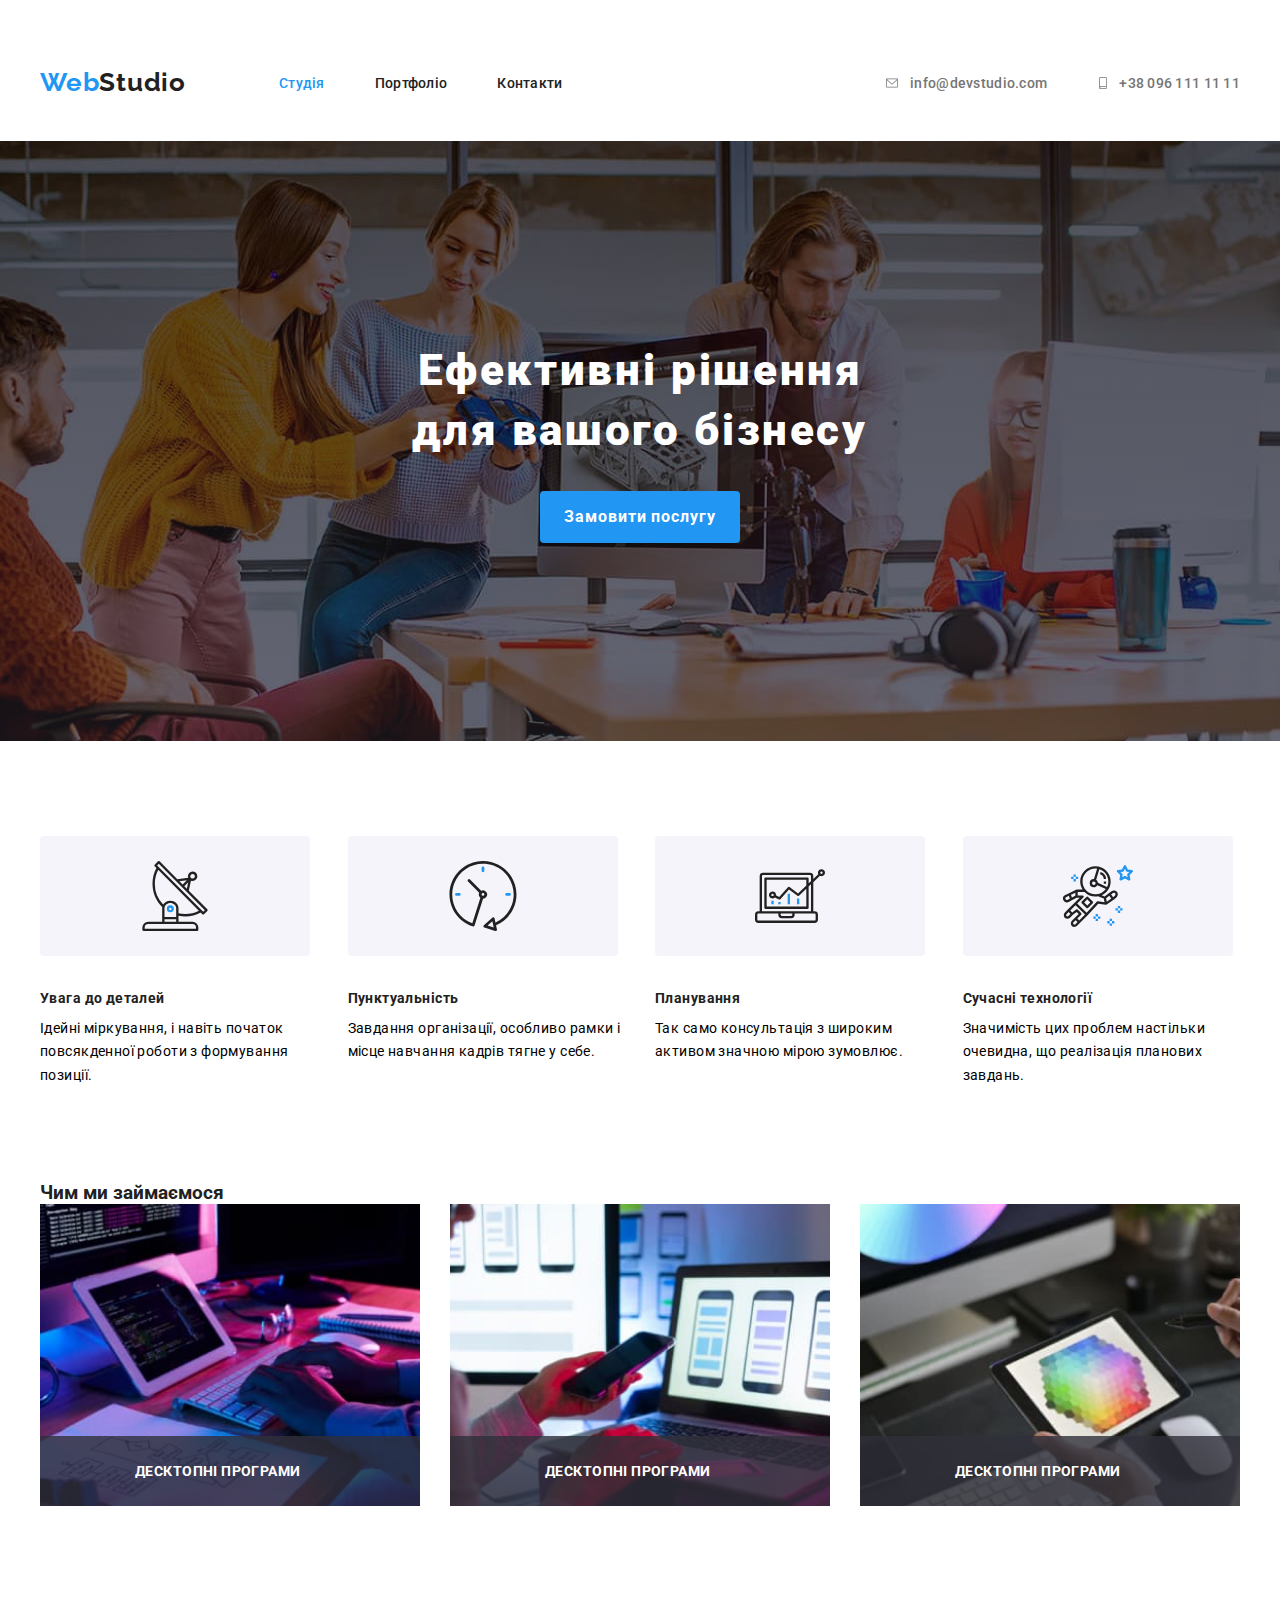
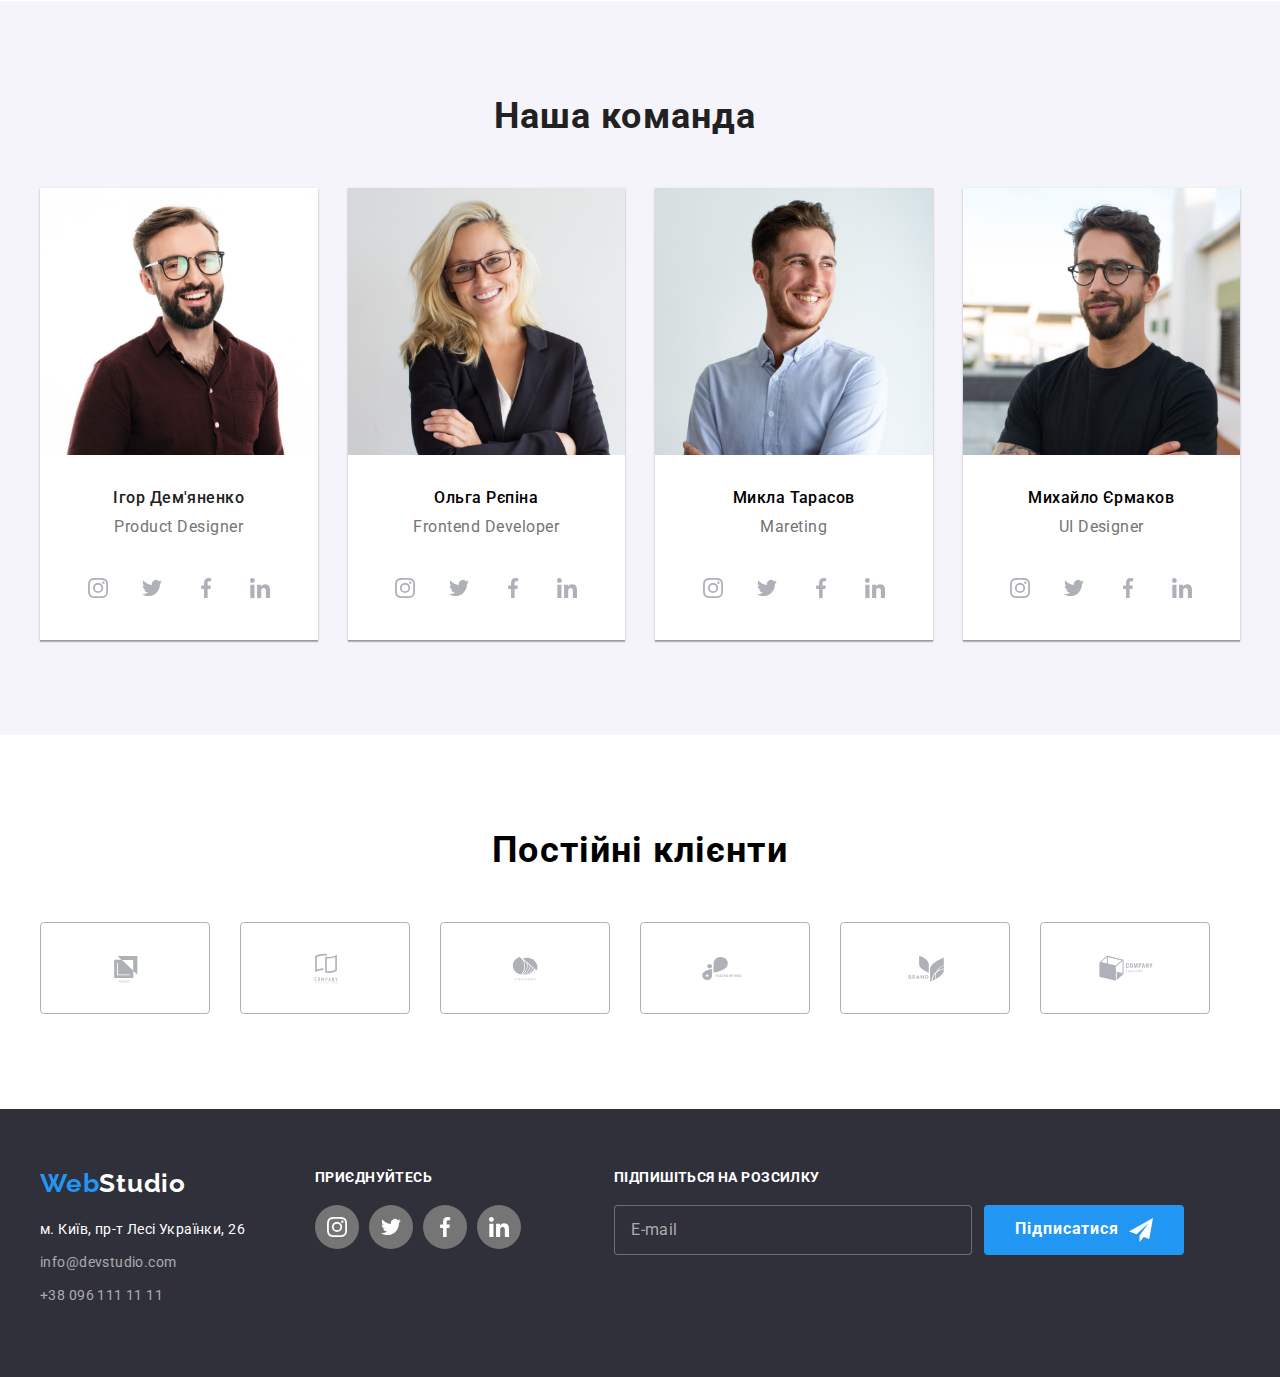
==== index.html @ 548bd5e3 "BEM + SCSS" ====
<!DOCTYPE html>
<html lang="en">
    <head>
        <meta charset="UTF-8">
        <meta http-equiv="X-UA-Compatible" content="IE=edge">
        <meta name="viewport" content="width=device-width, initial-scale=1.0">
        <title>webstudio</title>
        <link href="https://fonts.googleapis.com/css2?family=Raleway:wght@700&family=Roboto:wght@400;500;700;900&display=swap" rel="stylesheet">
        <link rel="stylesheet" href="https://cdnjs.cloudflare.com/ajax/libs/modern-normalize/2.0.0/modern-normalize.min.css">
        <link rel="stylesheet" href="./css/main.min.css">
        <link rel="stylesheet" href="./css/styles.css">
    </head>
    <body>

        <!-- шапка сайту -->
        <header class="header">
            <div class="container main__nav">
                <a href="/" class="logo__color-blue header__link">Web<span class="logo__color-black">Studio</span>
                </a>
        
                <!-- навігація -->
                <nav class="navigation">
                    <ul class="navigation-list">
                        <li class="navigation-list__item">
                            <a class="navigation-list__link current" href="./index.html">Студія</a>
                        </li>

                        <li class="navigation-list__item">
                            <a class="navigation-list__link" href="./portfolio.html">Портфоліо</a>
                        </li>

                        <li class="navigation-list__item">
                            <a class="navigation-list__link" href="">Контакти</a>
                        </li>
                    </ul>
                </nav>

                <!-- контакти -->
                <ul class="contacts-list">
                    <li class="contacts-list__item">
                        <a class="contacts-list__link" href="mailto:info@devstudio.com">
                            <svg class="contacts-list__icon" width="16" height="12">
                                <use href="./images/sprite.svg#icon-envelope"></use>
                            </svg>info@devstudio.com
                        </a>
                    </li>

                    <li class="contacts-list__item">
                        <a class="contacts-list__link" href="tel:+380961111111">
                            <svg class="contacts-list__icon" width="12" height="16">
                                <use href="./images/sprite.svg#icon-smartphone"></use>
                            </svg>+38 096 111 11 11
                        </a>
                    </li>
                </ul>
            </div>
        </header>
        <main>

            <!-- секція герой -->
            <section class="hiro">

                <div class="container">

                    <!-- модальне вікно -->
                    <div class="backdrop is-hidden" data-backdrop>
                        <div class="modal">
                            <button class="button-close" type="button" data-modal-close>
                                <svg class="button-close__icon" width="18" height="18">
                                    <use href="./images/sprite.svg#icon-close"></use>
                                </svg>
                            </button>
                            <h2 class="modal-text">Залишіть свої дані, ми вам передзвонимо</h2>

                            <!-- форма -->
                            <div class="form">
                                <div class="form-fild">
                                    <label class="form-fild__label">
                                        <input class="form-fild__input" type="text" name="name" placeholder=" " autofocus>

                                        <span class="form-fild__name">Ім'я</span> 

                                        <svg class="form-fild__icon" width="18" height="18">
                                            <use href="./images/sprite.svg#icon-person_mark"></use>
                                        </svg>

                                    </label>
                                </div>

                                <div class="form-fild">
                                    <label class="form-fild__label">
                                        <input class="form-fild__input" type="text" name="name" placeholder=" " autofocus>

                                        <span class="form-fild__name">Телефон</span> 

                                        <svg class="form-fild__icon" width="18" height="18">
                                            <use href="./images/sprite.svg#icon-phone_mark"></use>
                                        </svg>

                                    </label>
                                </div>

                                <div class="form-fild">
                                    <label class="form-fild__label">
                                        <input class="form-fild__input" type="text" name="name" placeholder=" " autofocus>

                                        <span class="form-fild__name">Пошта</span> 

                                        <svg class="form-fild__icon" width="18" height="18">
                                            <use href="./images/sprite.svg#icon-mail_mark"></use>
                                        </svg>

                                    </label>
                                </div>

                                <div class="form-fild">
                                    <label class="form-fild__comment">Коментар</label>
                                    <textarea name="comment" placeholder="Введіть текст"></textarea>
                                </div> 

                                <!-- кастомний checkbox -->
                                <label class="freedom">
                                    <input class="checkbox" type="checkbox" name="freedom">
                                    <span>Погоджуюся з розсилкою та приймаю</span> 
                                    <a class="freedom__accent-color">Умови договору</a>
                                </label>
                            </div>
                            
                            <button class="button-send" type="button">Відправити</button>
                        </div>
                    </div>

                    <h1 class="hiro-title">Ефективні рішення <br> для вашого бізнесу</h1>
                    <button type="button" class="hiro-button" data-modal-open>Замовити послугу</button>
                </div>
            </section>

            <!-- інноваційні рішення -->
            <section class="innovations">
                <div class="container">
                    <ul class="innovations-list">
                        <li class="innovations-list__item">
                            <svg class="innovations-list__icon" width="70" height="70">
                                <use href="./images/sprite.svg#icon-antenna"></use>
                            </svg>
                            <h2 class="innovations-list__title color__title">Увага до деталей</h2>
                            <p class="innovations-list__text">Ідейні міркування, і навіть початок повсякденної роботи з формування позиції.</p>
                        </li>

                        <li class="innovations-list__item">
                            <svg class="innovations-list__icon" width="70" height="70">
                                <use href="./images/sprite.svg#icon-clock"></use>
                            </svg>
                            <h2 class="innovations-list__title color__title">Пунктуальність</h2>
                            <p class="innovations-list__text">Завдання організації, особливо рамки і місце навчання кадрів тягне у себе.</p>
                        </li>

                        <li class="innovations-list__item">
                            <svg class="innovations-list__icon" width="70" height="70">
                                <use href="./images/sprite.svg#icon-diagram"></use>
                            </svg>
                            <h2 class="innovations-list__title color__title">Планування</h2>
                            <p class="innovations-list__text">Так само консультація з широким активом значною мірою зумовлює.</p>
                        </li>

                        <li class="innovations-list__item">
                            <svg class="innovations-list__icon" width="70" height="70">
                                <use href="./images/sprite.svg#icon-astronaut"></use>
                            </svg>
                            <h2 class="innovations-list__title color__title">Сучасні технології</h2>
                            <p class="innovations-list__text">Значимість цих проблем настільки очевидна, що реалізація планових завдань.</p>
                        </li>
                    </ul>
                </div>
            </section>

            <!-- приклади робіт -->
            <section class="work">
                <div class="container">
                    <h3 class="work-titl color__title">Чим ми займаємося</h3>
                    <ul class="work-list">
                        <li class="work-list__item">
                            <div class="img-thumb">
                                <img class="img-thumb__image" src="./images/picture1.jpg" alt="" width="370">
                                <p class="img-thumb__text">Десктопні програми</p>
                            </div>    
                        </li>

                        <li class="work-list__item">
                            <div class="img-thumb">
                                <img class="img-thumb__image" src="./images/picture2.jpg" alt="" width="370">
                                <p class="img-thumb__text">Десктопні програми</p>
                            </div>
                        </li>

                        <li class="work-list__item">
                            <div class="img-thumb">
                                <img class="img-thumb__image" src="./images/picture3.jpg" alt="" width="370">
                                <p class="img-thumb__text">Десктопні програми</p>
                            </div>
                        </li>
                    </ul>
                </div>
            </section>
            
            <!-- команда професіоналів -->
            <section class="team">
                <div class="container">
                    <h3 class="team-title color__title">Наша команда</h3>
                    <ul class="team-list">
                        <li class="team-list__item">
                            <img class="team-list__photo" src="./images/portrait1.jpg" alt="" width="270">
                            <p class="team-list__primary-text color__title">Ігор Дем'яненко</p>
                            <p class="team-list__secondary-text">Product Designer</p>
                            
                            <!-- соціяльні мережі -->
                            <ul class="social-networks">
                                <li class="social-networks__list">
                                    <a class="social-networks__link" href="">
                                        <svg class="social-networks__icon" width="20" height="20">
                                            <use href="./images/sprite.svg#icon-instagram"></use>
                                        </svg>
                                    </a>
                                </li>
                
                                <li class="social-networks__list">
                                    <a class="social-networks__link" href="">
                                        <svg class="social-networks__icon" width="20" height="20">
                                            <use href="./images/sprite.svg#icon-twitter"></use>
                                        </svg>
                                    </a>
                                </li>

                                <li class="social-networks__list">
                                    <a class="social-networks__link" href="">
                                        <svg class="social-networks__icon" width="20" height="20">
                                            <use href="./images/sprite.svg#icon-facebook"></use>
                                        </svg>
                                    </a>
                                </li>

                                <li class="social-networks__list">
                                    <a class="social-networks__link" href="">
                                        <svg class="social-networks__icon" width="20" height="20">
                                            <use href="./images/sprite.svg#icon-linkedin"></use>
                                        </svg>
                                    </a>
                                </li>
                            </ul>
                        </li>

                        <li class="team-list__item">
                            <img class="team-list__photo" src="./images/portrait2.jpg" alt="" width="270">
                            <p class="team-list__primary-text">Ольга Рєпіна</p>
                            <p class="team-list__secondary-text">Frontend Developer</p>

                            <!-- соціяльні мережі -->
                            <ul class="social-networks">
                                <li class="social-networks__list">
                                    <a class="social-networks__link" href="">
                                        <svg class="social-networks__icon" width="20" height="20">
                                            <use href="./images/sprite.svg#icon-instagram"></use>
                                        </svg>
                                    </a>
                                </li>
                
                                <li class="social-networks__list">
                                    <a class="social-networks__link" href="">
                                        <svg class="social-networks__icon" width="20" height="20">
                                            <use href="./images/sprite.svg#icon-twitter"></use>
                                        </svg>
                                    </a>
                                </li>

                                <li class="social-networks__list">
                                    <a class="social-networks__link" href="">
                                        <svg class="social-networks__icon" width="20" height="20">
                                            <use href="./images/sprite.svg#icon-facebook"></use>
                                        </svg>
                                    </a>
                                </li>

                                <li class="social-networks__list">
                                    <a class="social-networks__link" href="">
                                        <svg class="social-networks__icon" width="20" height="20">
                                            <use href="./images/sprite.svg#icon-linkedin"></use>
                                        </svg>
                                    </a>
                                </li>
                            </ul>
                        </li>

                        <li class="team-list__item">
                            <img class="team-list__photo" src="./images/portrait3.jpg" alt="" width="270">
                            <p class="team-list__primary-text">Микла Тарасов</p>
                            <p class="team-list__secondary-text">Mareting</p>

                            <!-- соціяльні мережі -->
                            <ul class="social-networks">
                                <li class="social-networks__list">
                                    <a class="social-networks__link" href="">
                                        <svg class="social-networks__icon" width="20" height="20">
                                            <use href="./images/sprite.svg#icon-instagram"></use>
                                        </svg>
                                    </a>
                                </li>
                
                                <li class="social-networks__list">
                                    <a class="social-networks__link" href="">
                                        <svg class="social-networks__icon" width="20" height="20">
                                            <use href="./images/sprite.svg#icon-twitter"></use>
                                        </svg>
                                    </a>
                                </li>

                                <li class="social-networks__list">
                                    <a class="social-networks__link" href="">
                                        <svg class="social-networks__icon" width="20" height="20">
                                            <use href="./images/sprite.svg#icon-facebook"></use>
                                        </svg>
                                    </a>
                                </li>

                                <li class="social-networks__list">
                                    <a class="social-networks__link" href="">
                                        <svg class="social-networks__icon" width="20" height="20">
                                            <use href="./images/sprite.svg#icon-linkedin"></use>
                                        </svg>
                                    </a>
                                </li>
                            </ul>
                        </li>

                        <li class="team-list__item">
                            <img class="team-list__photo" src="./images/portrait4.jpg" alt="" width="270">
                            <p class="team-list__primary-text">Михайло Єрмаков</p>
                            <p class="team-list__secondary-text">UI Designer</p>

                            <!-- соціяльні мережі -->
                            <ul class="social-networks">
                                <li class="social-networks__list">
                                    <a class="social-networks__link" href="">
                                        <svg class="social-networks__icon" width="20" height="20">
                                            <use href="./images/sprite.svg#icon-instagram"></use>
                                        </svg>
                                    </a>
                                </li>
                
                                <li class="social-networks__list">
                                    <a class="social-networks__link" href="">
                                        <svg class="social-networks__icon" width="20" height="20">
                                            <use href="./images/sprite.svg#icon-twitter"></use>
                                        </svg>
                                    </a>
                                </li>

                                <li class="social-networks__list">
                                    <a class="social-networks__link" href="">
                                        <svg class="social-networks__icon" width="20" height="20">
                                            <use href="./images/sprite.svg#icon-facebook"></use>
                                        </svg>
                                    </a>
                                </li>

                                <li class="social-networks__list">
                                    <a class="social-networks__link" href="">
                                        <svg class="social-networks__icon" width="20" height="20">
                                            <use href="./images/sprite.svg#icon-linkedin"></use>
                                        </svg>
                                    </a>
                                </li>
                            </ul>
                        </li>
                    </ul>
                </div>
            </section>

            <!-- постійні клієнти -->
            <section class="clients">
                <div class="container">
                    <h2 class="clients-title">Постійні клієнти</h2>
                    <ul class="clients-list">
                        <li class="clients-list__item">
                            <a class="clients-list__link" href="">
                                <svg class="clients-list__icon" width="106" height="60">
                                    <use href="./images/sprite.svg#icon-company"></use>
                                </svg>
                            </a>
                        </li>

                        <li class="clients-list__item">
                            <a class="clients-list__link" href="">
                                <svg class="clients-list__icon" width="106" height="60">
                                    <use href="./images/sprite.svg#icon-company1"></use>
                                </svg>
                            </a>
                        </li>

                        <li class="clients-list__item">
                            <a class="clients-list__link" href="">
                                <svg class="clients-list__icon" width="106" height="60">
                                    <use href="./images/sprite.svg#icon-company2"></use>
                                </svg>
                            </a>
                        </li>

                        <li class="clients-list__item">
                            <a class="clients-list__link" href="">
                                <svg class="clients-list__icon" width="106" height="60">
                                    <use href="./images/sprite.svg#icon-company3"></use>
                                </svg>
                            </a>
                        </li>

                        <li class="clients-list__item">
                            <a class="clients-list__link" href="">
                                <svg class="clients-list__icon" width="106" height="60">
                                    <use href="./images/sprite.svg#icon-company4"></use>
                                </svg>
                            </a>
                        </li>

                        <li class="clients-list__item">
                            <a class="clients-list__link" href="">
                                <svg class="clients-list__icon" width="106" height="60">
                                    <use href="./images/sprite.svg#icon-company5"></use>
                                </svg>
                            </a>
                        </li>
                    </ul>
                </div>
            </section>
        </main>

        <!-- подвал -->
        <footer class="footer">
            <div class="container positioning">

                <div class="footer-contacts">
                    <a class="logo__color-blue footer-contacts__link" href="/">Web<span class="logo__color-white">Studio</span></a>
                    <div class="container-address">
                        <address class="address">
                            м. Київ, пр-т Лесі Українки, 26
                        </address>
                        <ul class="footer-list">
                            <li class="footer-list__item">
                                <a class="footer-list__link" href="mailto:info@devstudio.com">info@devstudio.com</a>
                            </li>
                            <li class="footer-list__item">
                                <a class="footer-list__link" href="tel:+380961111111">+38 096 111 11 11</a>
                            </li>
                        </ul>
                    </div>
                </div>

                <!-- ком,юніті  -->
                <div class="community">
                    <h3 class="community-title">приєднуйтесь</h3>
                    <ul class="community-item">
                        <li class="community-item__list">
                            <a class="community-item__link" href="">
                                <svg class="community-item__icon" width="20" height="20">
                                    <use href="./images/sprite.svg#icon-instagram"></use>
                                </svg>
                            </a>
                        </li>

                        <li class="community-item__list">
                            <a class="community-item__link" href="">
                                <svg class="community-item__icon" width="20" height="20">
                                    <use href="./images/sprite.svg#icon-twitter"></use>
                                </svg>
                            </a>
                        </li>

                        <li class="community-item__list">
                            <a class="community-item__link" href="">
                                <svg class="community-item__icon" width="20" height="20">
                                    <use href="./images/sprite.svg#icon-facebook"></use>
                                </svg>
                            </a>
                        </li>

                        <li class="community-item__list">
                            <a class="community-item__link" href="">
                                <svg class="community-item__icon" width="20" height="20">
                                    <use href="./images/sprite.svg#icon-linkedin"></use>
                                </svg>
                            </a>
                        </li>
                    </ul>
                </div>

                <!-- підписка -->
                <div class="subscribe">
                    <h3 class="subscribe__title community-title">Підпишіться на розсилку</h3>
                    <div class="subscribe__box">
                        <form class="subscribe__form">
                            <input type="email" name="mail" placeholder="E-mail">
                        </form>
                        <button type="button">
                            Підписатися
                            <svg class="button__icon" width="24" height="24">
                                <use href="./images/sprite.svg#icon-airplane"></use>
                            </svg>
                        </button>
                    </div>
                </div>

            </div>
        </footer>

        <script>
            const refs = {
                openModalBtn: document.querySelector("[data-modal-open]"),
                closeModalBtn: document.querySelector("[data-modal-close]"),
                backdrop: document.querySelector("[data-backdrop]"),
            };

            refs.openModalBtn.addEventListener("click", toggleModal);
            refs.closeModalBtn.addEventListener("click", toggleModal);

            refs.backdrop.addEventListener("click", logBackdropClick);

            function toggleModal() {
                refs.backdrop.classList.toggle("is-hidden");
            }
        </script>
    </body>
</html>
---- css/main.min.css ----
:root{--primeri-title-color: #212121;--accent-color: #2196f3;--background: #2f303a;--footer-contacts-color: rgba(255, 255, 255, 0.6);--primeri-text-color: #757575;--white-color: #ffffff;--background-teat-section: #f5f4fa;--background-hiro: #c4c4c4;--clients-color:#afb1b8;--box-shadow-modal: 0 2px 1px 0 rgba(0, 0, 0, 0.2), 0 1px 1px 0 rgba(0, 0, 0, 0.14), 0 1px 3px 0 rgba(0, 0, 0, 0.12);--backdrop-color: rgba(0, 0, 0, 0.2);--transform: cubic-bezier(0.4, 0, 0.2, 1);--primeri-title-color: #212121;--accent-color: #2196f3;--background: #2f303a;--footer-contacts-color: rgba(255, 255, 255, 0.6);--primeri-text-color: #757575;--button-color: #f5f4fa;--white-color: #ffffff;--card__set-gap: 30px;--transform: cubic-bezier(0.4, 0, 0.2, 1)}html{-webkit-box-sizing:border-box;box-sizing:border-box}*,::before,::after{-webkit-box-sizing:inherit;box-sizing:inherit;list-style:none;text-decoration:none;margin:0;padding:0}body{font-family:roboto,sans-serif}.color__title{color:var(--primeri-title-color)}.container{margin-left:auto;margin-right:auto;width:1230px;padding-left:15px;padding-right:15px}.main__nav{display:-webkit-box;display:-ms-flexbox;display:flex;-webkit-box-align:center;-ms-flex-align:center;align-items:center}.logo__color-blue{font-family:raleway,sans-serif;font-weight:700;font-size:26px;letter-spacing:.03em;color:var(--accent-color)}.logo__color-black{color:var(--primeri-title-color)}.logo__color-white,.address{color:var(--white-color)}.header{display:-webkit-box;display:-ms-flexbox;display:flex;padding-top:25px}.header-bottom{margin-bottom:95px;border-bottom:1px solid #ececec}.navigation-list{display:-webkit-box;display:-ms-flexbox;display:flex;margin-left:93px}.navigation-list__item{color:var(--accent-color)}.navigation-list__link::after{content:"";background-color:var(--accent-color);display:block;position:absolute;left:0;bottom:0;width:100%;height:4px;border-radius:2px;-webkit-transform:scaleX(0);transform:scaleX(0);-webkit-transition:-webkit-transform 250ms var(--transform);transition:-webkit-transform 250ms var(--transform);transition:transform 250ms var(--transform);transition:transform 250ms var(--transform), -webkit-transform 250ms var(--transform)}.navigation-list__link:hover::after{-webkit-transform:scaleX(1);transform:scaleX(1)}.navigation-list__item:not(:last-child){margin-right:50px}.navigation-list__link{display:inline-block;position:relative;padding-top:50px;padding-bottom:50px;-webkit-transition:color 250ms var(--transform);transition:color 250ms var(--transform)}.navigation-list__link{color:var(--primeri-title-color)}.navigation-list__link:hover,.navigation-list__link:focus{color:var(--accent-color);cursor:pointer}.navigation-list__link,.contacts-list__link{font-weight:500;font-size:14px;letter-spacing:.02em;-webkit-transition:color 250ms var(--transform);transition:color 250ms var(--transform)}.current{color:var(--accent-color)}.contacts-list{display:-webkit-box;display:-ms-flexbox;display:flex;margin-left:auto}.contacts-list .contacts-list__item+.contacts-list__item{margin-left:50px}.contacts-list__link{display:-webkit-inline-box;display:-ms-inline-flexbox;display:inline-flex;-webkit-box-align:center;-ms-flex-align:center;align-items:center;text-decoration:none;color:var(--primeri-text-color);padding-top:50px;padding-bottom:50px}.contacts-list__link:hover,.contacts-list__link:focus{color:var(--accent-color);cursor:pointer}.contacts-list__icon{fill:currentColor;margin-right:10px}.hiro{background-image:-webkit-gradient(linear, left top, left bottom, from(rgba(0, 0, 0, 0.4)), to(rgba(47, 48, 58, 0.4))),url(../images/bg-photo.jpg);background-image:linear-gradient(rgba(0, 0, 0, 0.4), rgba(47, 48, 58, 0.4)),url(../images/bg-photo.jpg);background-color:var(--background);background-repeat:no-repeat;background-position:center;background-size:cover;text-align:center;max-width:1600px;height:600px;padding-top:200px;padding-bottom:200px;margin-bottom:95px;margin-left:auto;margin-right:auto}.hiro-title{color:var(--white-color);padding-bottom:30px;font-weight:900;font-size:44px;line-height:1.36;letter-spacing:.06em}.hiro-button{background-color:var(--accent-color);color:var(--white-color);min-width:200px;font-weight:700;font-size:16px;line-height:1.87;letter-spacing:.06em;padding-top:10px;padding-bottom:10px;border:1px solid rgba(0,0,0,0);border-radius:4px;cursor:pointer}.backdrop{position:fixed;top:0;left:0;width:100%;height:100%;background-color:var(--backdrop-color);z-index:1;-webkit-transition:opacity 250ms var(--transform);transition:opacity 250ms var(--transform)}.backdrop.is-hidden{opacity:0;pointer-events:none}.backdrop.is-hidden .modal{-webkit-transform:translate(-50%, -50%) scale(1.1);transform:translate(-50%, -50%) scale(1.1)}.modal{position:absolute;top:50%;left:50%;-webkit-transform:translate(-50%, -50%) scale(1);transform:translate(-50%, -50%) scale(1);width:528px;height:581px;border-radius:4px;padding:40px;-webkit-box-shadow:var(--box-shadow-modal);box-shadow:var(--box-shadow-modal);background-color:var(--white-color);-webkit-transition:-webkit-transform 250ms var(--transform);transition:-webkit-transform 250ms var(--transform);transition:transform 250ms var(--transform);transition:transform 250ms var(--transform), -webkit-transform 250ms var(--transform)}.button-close{position:absolute;top:-8px;right:-8px;padding:5px;cursor:pointer;border-radius:100%;border:1px solid;border-color:var(--primeri-text-color);background-color:var(--white-color);-webkit-transition:border-color 250ms var(--transform);transition:border-color 250ms var(--transform)}.button-close:hover{border-color:var(--accent-color)}.button-close>.button-close__icon{fill:var(--primeri-title-color);display:-webkit-box;display:-ms-flexbox;display:flex;-webkit-box-align:center;-ms-flex-align:center;align-items:center;-webkit-box-pack:center;-ms-flex-pack:center;justify-content:center;-webkit-transition:fill 250ms var(--transform),-webkit-transform 250ms var(--transform);transition:fill 250ms var(--transform),-webkit-transform 250ms var(--transform);transition:fill 250ms var(--transform),transform 250ms var(--transform);transition:fill 250ms var(--transform),transform 250ms var(--transform),-webkit-transform 250ms var(--transform)}.button-close:hover>.button-close__icon{fill:var(--accent-color);-webkit-transform:scale(1.2);transform:scale(1.2)}.modal-text{font-weight:700;font-size:20px;letter-spacing:.03em;color:var(--primeri-title-color);margin-bottom:12px}.form{margin-bottom:30px}.form>.freedom{display:-webkit-inline-box;display:-ms-inline-flexbox;display:inline-flex;-webkit-box-align:center;-ms-flex-align:center;align-items:center;font-weight:400;font-size:14px;line-height:1.7;letter-spacing:.03em;color:var(--primeri-text-color)}.checkbox{display:inline-block;width:16px;height:15px;border-radius:2px;border:2px solid var(--primeri-title-color);-webkit-appearance:none;-moz-appearance:none;appearance:none;margin-right:4px}.checkbox:checked{background-color:var(--accent-color);border-color:var(--accent-color);background-image:url(../images/icon_check.svg);background-repeat:no-repeat;background-size:contain;background-position:center}.freedom span{margin-right:4px}.freedom__accent-color{color:var(--accent-color);text-decoration:underline;cursor:pointer}.form-fild{display:-webkit-box;display:-ms-flexbox;display:flex;-webkit-box-orient:vertical;-webkit-box-direction:normal;-ms-flex-direction:column;flex-direction:column;text-align:start;margin-bottom:10px}.form-fild__label{position:relative;font-weight:400;font-size:12px;letter-spacing:.01em;color:var(--primeri-text-color)}.form-fild__name{position:absolute;top:17px;left:42px;-webkit-transition:-webkit-transform 250ms var(--transform);transition:-webkit-transform 250ms var(--transform);transition:transform 250ms var(--transform);transition:transform 250ms var(--transform), -webkit-transform 250ms var(--transform)}.form-fild__input{margin-top:4px;margin-bottom:10px;padding:11px 42px;width:100%;outline:none;border-radius:4px;border:1px solid rgba(33,33,33,.2);-webkit-transition:border 250ms var(--transform);transition:border 250ms var(--transform)}.form-fild__input:hover,.form-fild__input:focus{border:1px solid var(--accent-color)}.form-fild__icon{position:absolute;top:16px;left:12px;-webkit-transition:fill 250ms var(--transform);transition:fill 250ms var(--transform)}.form-fild__input:focus~.form-fild__icon{fill:var(--accent-color)}.form-fild__input:focus+.form-fild__icon{fill:var(--accent-color)}.form-fild__input:not(:-moz-placeholder-shown)+.form-fild__name{transform:translate(-40px, -27px);color:var(--accent-color)}.form-fild__input:not(:-ms-input-placeholder)+.form-fild__name{transform:translate(-40px, -27px);color:var(--accent-color)}.form-fild__input:focus+.form-fild__name,.form-fild__input:not(:placeholder-shown)+.form-fild__name{-webkit-transform:translate(-40px, -27px);transform:translate(-40px, -27px);color:var(--accent-color)}.form-fild textarea{outline:none;font-size:12px;width:448px;height:120px;resize:none;margin-bottom:20px;padding:16px;border-radius:4px;border:1px solid rgba(33,33,33,.2);-webkit-transition:border 250ms var(--transform);transition:border 250ms var(--transform)}.form-fild textarea:hover,.form-fild textarea:focus{border:1px solid var(--accent-color)}.form-fild__comment{margin-bottom:4px}.form-fild textarea::-webkit-input-placeholder{font-weight:400;font-size:12px;letter-spacing:.01em}.form-fild textarea::-moz-placeholder{font-weight:400;font-size:12px;letter-spacing:.01em}.form-fild textarea:-ms-input-placeholder{font-weight:400;font-size:12px;letter-spacing:.01em}.form-fild textarea::-ms-input-placeholder{font-weight:400;font-size:12px;letter-spacing:.01em}.form-fild textarea::placeholder{font-weight:400;font-size:12px;letter-spacing:.01em}.button-send{display:inline-block;cursor:pointer;font-weight:700;font-size:16px;line-height:1.9;letter-spacing:.06em;width:200px;height:50px;border-radius:4px;border:rgba(0,0,0,0);color:var(--white-color);background-color:var(--accent-color);-webkit-transition:-webkit-box-shadow 250ms var(--transform);transition:-webkit-box-shadow 250ms var(--transform);transition:box-shadow 250ms var(--transform);transition:box-shadow 250ms var(--transform), -webkit-box-shadow 250ms var(--transform)}.button-send:hover{-webkit-box-shadow:0 4px 4px 0 rgba(0,0,0,.25);box-shadow:0 4px 4px 0 rgba(0,0,0,.25)}.innovations{margin-bottom:95px}.innovations-list{display:-webkit-box;display:-ms-flexbox;display:flex}.innovations-list__item{width:calc((100% - 90px)/4);margin-right:30px}.innovations-list__item:nth-child(4n){margin-right:0}.innovations-list__icon{background-color:var(--background-teat-section);border-radius:4px;width:270px;height:120px;margin-bottom:30px;padding:25px 100px}.innovations-list__title{font-weight:700;font-size:14px;letter-spacing:.03em;margin-bottom:10px}.innovations-list__text,.address,.footer-list__link{font-weight:400;font-size:14px;line-height:1.7;letter-spacing:.03em}.work{margin-bottom:95px}.work-list{display:-webkit-box;display:-ms-flexbox;display:flex}.work-title{text-align:center;margin-bottom:50px}.work-title,.team-title{font-weight:700;font-size:36px;letter-spacing:.03em}.work-list__item:not(:last-child){margin-right:30px}.work-list__item{width:100%;position:relative}.img-thumb::before{content:"";position:absolute;display:inline-block;width:100%;height:70px;bottom:0;background-color:rgba(47,48,58,.8)}.img-thumb__image{display:block;width:100%}.img-thumb__text{display:inline-block;position:absolute;bottom:0;padding:27px 95px;font-weight:700;font-size:14px;letter-spacing:.03em;text-transform:uppercase;color:var(--white-color)}.team{background-color:var(--background-teat-section);padding-top:95px;padding-bottom:95px}.team-title{padding-bottom:50px;margin-right:30px;text-align:center}.team-list{display:-webkit-box;display:-ms-flexbox;display:flex;text-align:center}.team-list__item{width:calc((100% - 90px)/4);background-color:var(--white-color);-webkit-box-shadow:0 2px 1px 0 rgba(0,0,0,.2),0 1px 1px 0 rgba(0,0,0,.14),0 1px 3px 0 rgba(0,0,0,.12);box-shadow:0 2px 1px 0 rgba(0,0,0,.2),0 1px 1px 0 rgba(0,0,0,.14),0 1px 3px 0 rgba(0,0,0,.12);margin-right:30px}.team-list__item:nth-child(4n){margin-right:0}.team-list__photo{width:100%;padding-bottom:30px}.team-list__primary-text{font-weight:500;font-size:16px;letter-spacing:.03em;padding-bottom:10px}.team-list__secondary-text{color:var(--primeri-text-color);font-weight:400;font-size:16px;letter-spacing:.03em;padding-bottom:30px}.social-networks{display:-webkit-inline-box;display:-ms-inline-flexbox;display:inline-flex;margin-bottom:30px}.social-networks__list{color:var(--clients-color);background-color:var(--white-color);display:-webkit-inline-box;display:-ms-inline-flexbox;display:inline-flex;-webkit-box-pack:center;-ms-flex-pack:center;justify-content:center;-webkit-box-align:center;-ms-flex-align:center;align-items:center;width:44px;height:44px;border-radius:50%;-webkit-transition:background-color 250ms var(--transform);transition:background-color 250ms var(--transform)}.social-networks__list:hover{background-color:var(--accent-color);fill:#fff}.social-networks__list+.social-networks__list{margin-left:10px}.social-networks__link{display:-webkit-box;display:-ms-flexbox;display:flex;fill:var(--clients-color);padding:12px;-webkit-transition:fill 250ms var(--transform);transition:fill 250ms var(--transform)}.social-networks__link:hover{fill:var(--white-color)}.social-netvorks__icon{-webkit-box-align:center;-ms-flex-align:center;align-items:center}.clients-title{font-weight:700;font-size:36px;letter-spacing:.03em;text-align:center;padding-top:95px}.clients-list{display:-webkit-inline-box;display:-ms-inline-flexbox;display:inline-flex;font-weight:700;font-size:36px;letter-spacing:.03em;text-align:center;padding-top:50px;padding-bottom:95px}.clients-list__item{width:170px;height:92px;border:1px solid var(--clients-color);border-radius:4px;cursor:pointer;padding:16px 32px}.clients-list__item+.clients-list__item{margin-left:30px}.clients-list__icon{fill:var(--clients-color)}.clients-title{font-weight:700;font-size:36px;letter-spacing:.03em;text-align:center;padding-top:95px}.clients-list{display:-webkit-inline-box;display:-ms-inline-flexbox;display:inline-flex;font-weight:700;font-size:36px;letter-spacing:.03em;text-align:center;padding-top:50px;padding-bottom:95px}.clients-list__item{width:170px;height:92px;border:1px solid var(--clients-color);border-radius:4px;cursor:pointer;padding:16px 32px}.clients-list__item+.clients-list__item{margin-left:30px}.clients-list__icon{fill:var(--clients-color)}.footer{display:-webkit-box;display:-ms-flexbox;display:flex;background-color:var(--background);padding-top:60px;padding-bottom:60px}.footer-contacts__link{display:inline-block;margin-bottom:20px}.container-address{margin-right:70px}.positioning{display:-webkit-inline-box;display:-ms-inline-flexbox;display:inline-flex}.address{margin-bottom:9px;font-style:normal}.footer-list__item{margin-bottom:9px}.footer-list__link{color:var(--footer-contacts-color);-webkit-transition:250ms color var(--transform);transition:250ms color var(--transform)}.footer-list__link:hover,.footer-list__link:focus{color:var(--accent-color);cursor:pointer}.community-title{color:var(--white-color);font-weight:700;font-size:14px;letter-spacing:.03em;text-transform:uppercase;margin-bottom:20px}.community-item{display:-webkit-inline-box;display:-ms-inline-flexbox;display:inline-flex}.community-item__list{display:-webkit-inline-box;display:-ms-inline-flexbox;display:inline-flex;-webkit-box-align:center;-ms-flex-align:center;align-items:center;-webkit-box-pack:center;-ms-flex-pack:center;justify-content:center;background-color:var(--primeri-text-color);width:44px;height:44px;border-radius:50%;cursor:pointer;-webkit-transition:background-color 250ms var(--transform);transition:background-color 250ms var(--transform)}.community-item__list:hover{background-color:var(--accent-color)}.community-item__icon{display:block;fill:var(--white-color)}.community-item__list+.community-item__list{margin-left:10px}.subscribe{margin-left:93px}.subscribe__title{margin-bottom:20px}.subscribe__box{display:-webkit-box;display:-ms-flexbox;display:flex;-webkit-box-orient:horizontal;-webkit-box-direction:normal;-ms-flex-direction:row;flex-direction:row}.subscribe__form{margin-right:12px}.subscribe__form input{width:358px;height:50px;padding:15px 16px;background-color:var(--background);caret-color:var(--white-color);border:1px solid rgba(255,255,255,.3);border-radius:4px}.subscribe__form input::-webkit-input-placeholder{font-weight:400;font-size:16px;line-height:1.2;letter-spacing:.03em;color:var(--footer-contacts-color)}.subscribe__form input::-moz-placeholder{font-weight:400;font-size:16px;line-height:1.2;letter-spacing:.03em;color:var(--footer-contacts-color)}.subscribe__form input:-ms-input-placeholder{font-weight:400;font-size:16px;line-height:1.2;letter-spacing:.03em;color:var(--footer-contacts-color)}.subscribe__form input::-ms-input-placeholder{font-weight:400;font-size:16px;line-height:1.2;letter-spacing:.03em;color:var(--footer-contacts-color)}.subscribe__form input::placeholder{font-weight:400;font-size:16px;line-height:1.2;letter-spacing:.03em;color:var(--footer-contacts-color)}.subscribe__box button{display:-webkit-inline-box;display:-ms-inline-flexbox;display:inline-flex;-webkit-box-align:center;-ms-flex-align:center;align-items:center;-webkit-box-pack:center;-ms-flex-pack:center;justify-content:center;font-weight:700;font-size:16px;line-height:1.9;letter-spacing:.06em;background-color:var(--accent-color);color:var(--white-color);cursor:pointer;width:200px;height:50px;border-radius:4px;border-color:rgba(0,0,0,0)}.button__icon{margin-left:10px;top:50%}.projects{margin-bottom:50px}.projects-list{display:-webkit-box;display:-ms-flexbox;display:flex;-webkit-box-pack:center;-ms-flex-pack:center;justify-content:center}.projects-list__item:not(:last-child){margin-right:8px}.projects-list__button{font-family:roboto,sans-serif;color:var(--primeri-title-color);background-color:var(--button-color);font-weight:500;font-size:16px;line-height:1.6;letter-spacing:.03em;border:1px solid rgba(0,0,0,0);border-radius:4px;padding:6px 22px;-webkit-transition:background-color 250ms var(--transform),color 250ms var(--transform),-webkit-box-shadow 250ms var(--transform);transition:background-color 250ms var(--transform),color 250ms var(--transform),-webkit-box-shadow 250ms var(--transform);transition:background-color 250ms var(--transform),color 250ms var(--transform),box-shadow 250ms var(--transform);transition:background-color 250ms var(--transform),color 250ms var(--transform),box-shadow 250ms var(--transform),-webkit-box-shadow 250ms var(--transform)}.projects-list__button:hover,.projects-list__button:focus{color:var(--white-color);background-color:var(--accent-color);cursor:pointer;-webkit-box-shadow:0 2px 2px 0 rgba(0,0,0,.12),0 1px 2px 0 rgba(0,0,0,.08),0 3px 1px 0 rgba(0,0,0,.1);box-shadow:0 2px 2px 0 rgba(0,0,0,.12),0 1px 2px 0 rgba(0,0,0,.08),0 3px 1px 0 rgba(0,0,0,.1)}.card-set{margin-bottom:95px}.card-set__title,.projects__title{display:none}.card-list{display:-webkit-box;display:-ms-flexbox;display:flex;-ms-flex-wrap:wrap;flex-wrap:wrap;margin-top:calc(-1*var(--card__set-gap));margin-left:calc(-1*var(--card__set-gap))}.card-text__primary{color:var(--primeri-title-color);font-weight:700;font-size:18px;line-height:2;letter-spacing:.06em}.card-text__secondary{color:var(--primeri-text-color);font-weight:400;font-size:16px;line-height:1.9;letter-spacing:.03em}.card-list__item{border:1px solid #eee;margin-top:var(--card__set-gap);margin-left:var(--card__set-gap);-ms-flex-preferred-size:calc(33.3333333333% - var(--card__set-gap));flex-basis:calc(33.3333333333% - var(--card__set-gap))}.card-list__item:hover{-webkit-box-shadow:1px 4px 6px 0 rgba(0,0,0,.16),0 4px 4px 0 rgba(0,0,0,.06),0 1px 1px 0 rgba(0,0,0,.12);box-shadow:1px 4px 6px 0 rgba(0,0,0,.16),0 4px 4px 0 rgba(0,0,0,.06),0 1px 1px 0 rgba(0,0,0,.12)}.card-list__picture{display:block;width:100%}.card-list__thumb{display:block;position:relative;overflow:hidden}.overlay-box{position:absolute;top:0;left:0;width:100%;height:100%;background-color:rgba(33,150,243,.9);-webkit-transform:translateY(100%);transform:translateY(100%);-webkit-transition:-webkit-transform 250ms var(--transform);transition:-webkit-transform 250ms var(--transform);transition:transform 250ms var(--transform);transition:transform 250ms var(--transform), -webkit-transform 250ms var(--transform)}.card-list__item--product:hover .overlay-box{-webkit-transform:translateY(0);transform:translateY(0);-webkit-box-shadow:1px 4px 6px 0 rgba(0,0,0,.16),0 4px 4px 0 rgba(0,0,0,.06),0 1px 1px 0 rgba(0,0,0,.12);box-shadow:1px 4px 6px 0 rgba(0,0,0,.16),0 4px 4px 0 rgba(0,0,0,.06),0 1px 1px 0 rgba(0,0,0,.12)}.overlay-box__text{display:-webkit-box;display:-ms-flexbox;display:flex;position:absolute;opacity:0;font-weight:400;font-size:18px;line-height:1.6;letter-spacing:.03em;width:100%;padding:63px 24px;top:50%;left:50%;-webkit-transform:translate(-50%, -50%);transform:translate(-50%, -50%);color:var(--white-color);-webkit-transition:opacity 250ms var(--transform) 250ms;transition:opacity 250ms var(--transform) 250ms}.card-list__item--product:hover .overlay-box__text{opacity:1}.card-text{padding:20px 24px}.clik{-webkit-box-sizing:border-box;box-sizing:border-box;display:-webkit-inline-box;display:-ms-inline-flexbox;display:inline-flex;position:relative;overflow:hidden;-webkit-box-align:center;-ms-flex-align:center;align-items:center;-webkit-box-pack:center;-ms-flex-pack:center;justify-content:center;font-weight:400;font-size:14px;line-height:1.7;letter-spacing:.03em;width:170px;height:50px;border-radius:4px;border:solid 2px orange;padding:15px 30px;margin:25px;background-color:teal;color:orange}.clik:hover{color:red;border:solid 2px red}.clik::before{content:"";display:inline-block;width:25px;height:25px;background-image:url(../images/s.png);background-position:center;background-size:contain;background-repeat:no-repeat;margin-right:10px;-webkit-transition:-webkit-transform 300ms var(--transform);transition:-webkit-transform 300ms var(--transform);transition:transform 300ms var(--transform);transition:transform 300ms var(--transform), -webkit-transform 300ms var(--transform)}.clik:hover::before{-webkit-transform:translateY(-50px);transform:translateY(-50px)}.clik::after{content:"";position:absolute;display:inline-block;width:25px;height:25px;top:50%;left:40px;background-image:url(../images/mm.png);background-position:center;background-size:contain;background-repeat:no-repeat;-webkit-transform:translateY(calc(-50% + 50px));transform:translateY(calc(-50% + 50px));-webkit-transition:-webkit-transform 300ms var(--transform);transition:-webkit-transform 300ms var(--transform);transition:transform 300ms var(--transform);transition:transform 300ms var(--transform), -webkit-transform 300ms var(--transform)}.clik:hover::after{-webkit-transform:translateY(-50%);transform:translateY(-50%)}/*# sourceMappingURL=main.min.css.map */
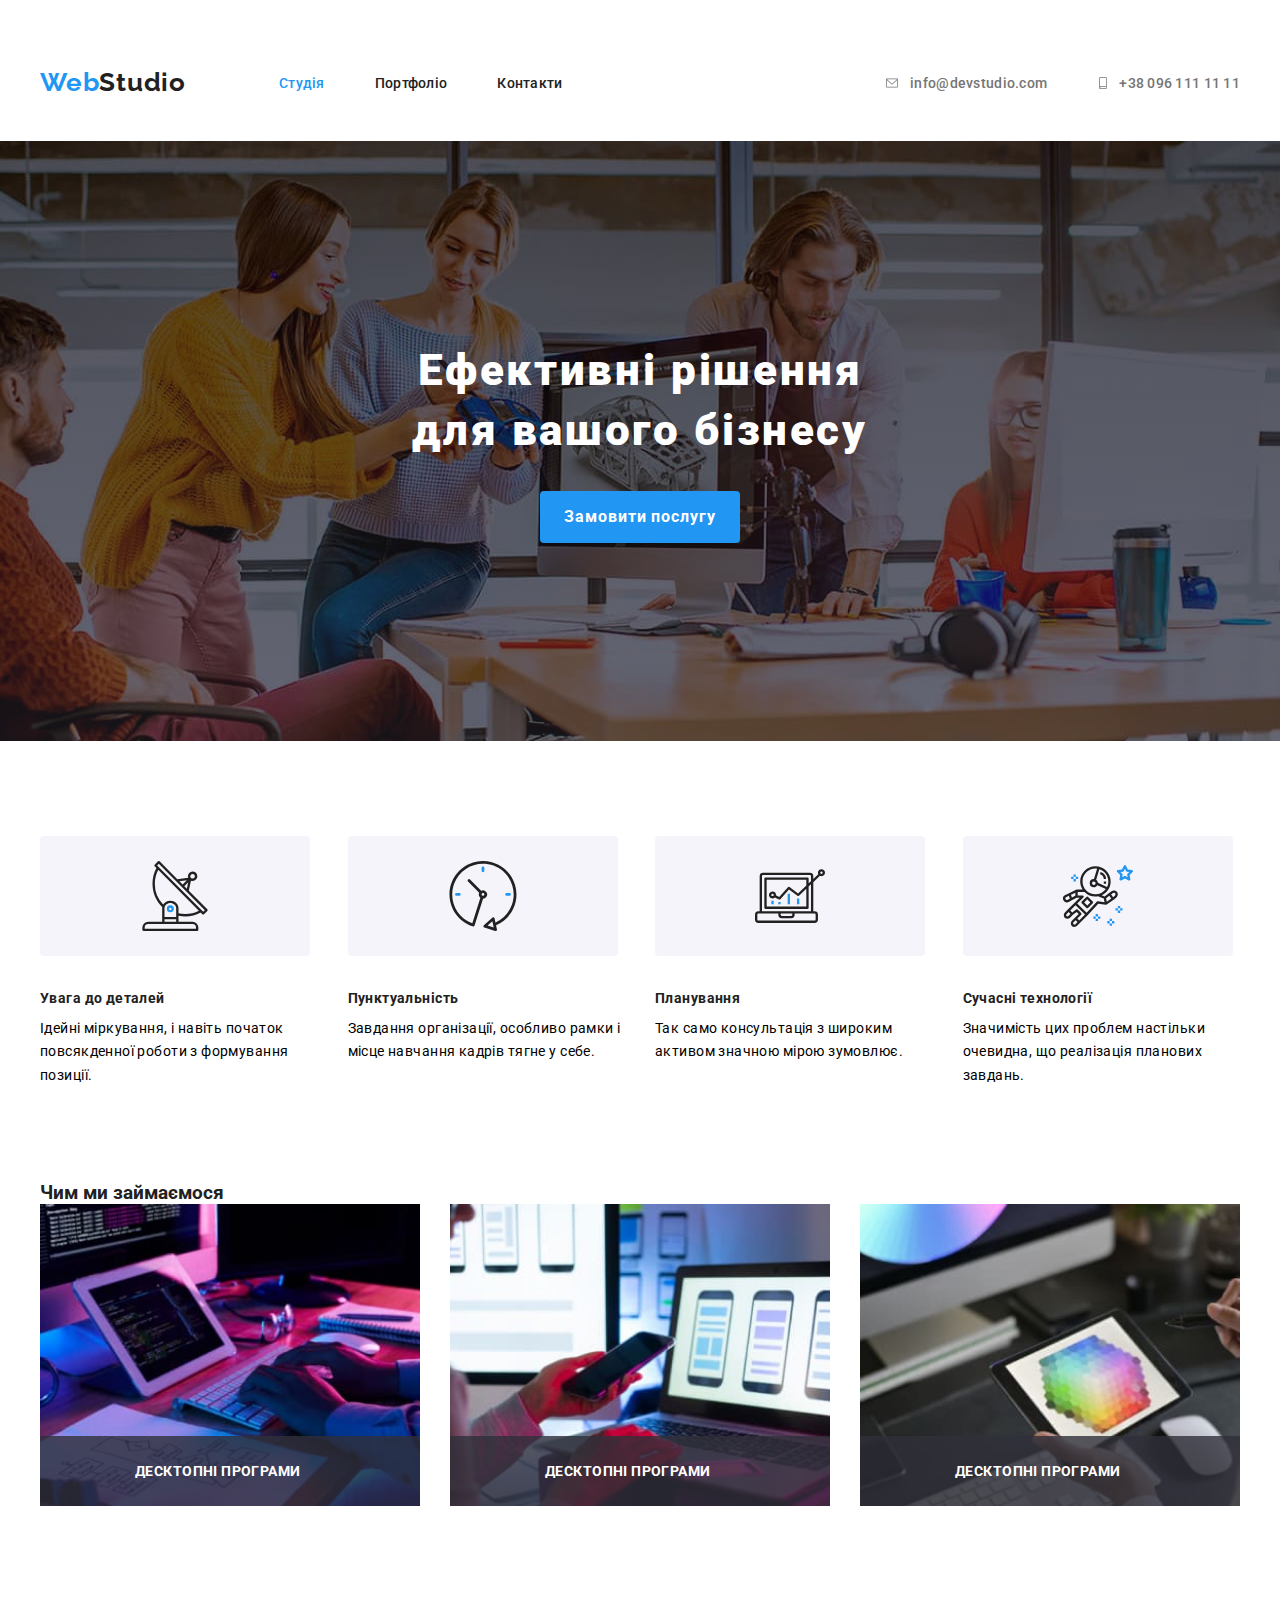
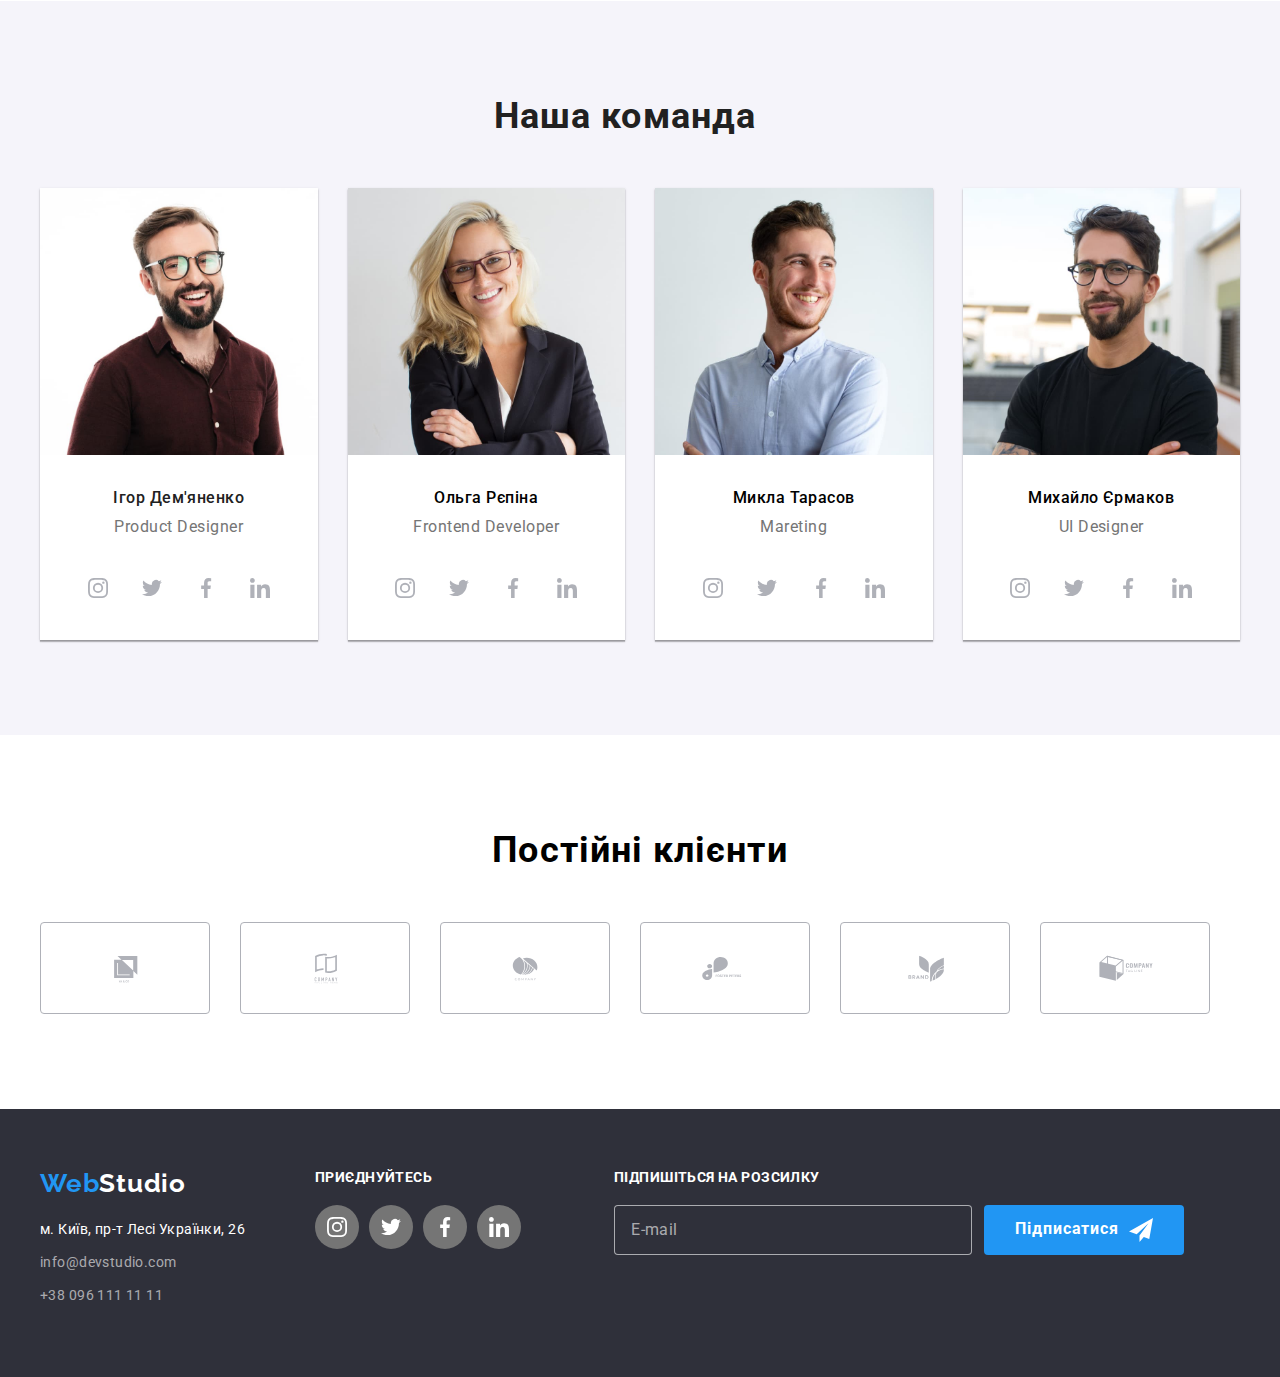
==== commit 0f27a94c: "колір" ====
--- a/index.html
+++ b/index.html
@@ -15,7 +15,7 @@
         <!-- шапка сайту -->
         <header class="header">
             <div class="container main__nav">
-                <a href="/" class="logo__color-blue header__link">Web<span class="logo__color-black">Studio</span>
+                <a href="/" class="logo logo__color-blue header__link">Web<span class="logo__color-black">Studio</span>
                 </a>
         
                 <!-- навігація -->
@@ -437,7 +437,7 @@
             <div class="container positioning">
 
                 <div class="footer-contacts">
-                    <a class="logo__color-blue footer-contacts__link" href="/">Web<span class="logo__color-white">Studio</span></a>
+                    <a class="logo logo__color-blue footer-contacts__link" href="/">Web<span class="logo__color-white">Studio</span></a>
                     <div class="container-address">
                         <address class="address">
                             м. Київ, пр-т Лесі Українки, 26
--- a/css/main.min.css
+++ b/css/main.min.css
@@ -1 +1 @@
-:root{--primeri-title-color: #212121;--accent-color: #2196f3;--background: #2f303a;--footer-contacts-color: rgba(255, 255, 255, 0.6);--primeri-text-color: #757575;--white-color: #ffffff;--background-teat-section: #f5f4fa;--background-hiro: #c4c4c4;--clients-color:#afb1b8;--box-shadow-modal: 0 2px 1px 0 rgba(0, 0, 0, 0.2), 0 1px 1px 0 rgba(0, 0, 0, 0.14), 0 1px 3px 0 rgba(0, 0, 0, 0.12);--backdrop-color: rgba(0, 0, 0, 0.2);--transform: cubic-bezier(0.4, 0, 0.2, 1);--primeri-title-color: #212121;--accent-color: #2196f3;--background: #2f303a;--footer-contacts-color: rgba(255, 255, 255, 0.6);--primeri-text-color: #757575;--button-color: #f5f4fa;--white-color: #ffffff;--card__set-gap: 30px;--transform: cubic-bezier(0.4, 0, 0.2, 1)}html{-webkit-box-sizing:border-box;box-sizing:border-box}*,::before,::after{-webkit-box-sizing:inherit;box-sizing:inherit;list-style:none;text-decoration:none;margin:0;padding:0}body{font-family:roboto,sans-serif}.color__title{color:var(--primeri-title-color)}.container{margin-left:auto;margin-right:auto;width:1230px;padding-left:15px;padding-right:15px}.main__nav{display:-webkit-box;display:-ms-flexbox;display:flex;-webkit-box-align:center;-ms-flex-align:center;align-items:center}.logo__color-blue{font-family:raleway,sans-serif;font-weight:700;font-size:26px;letter-spacing:.03em;color:var(--accent-color)}.logo__color-black{color:var(--primeri-title-color)}.logo__color-white,.address{color:var(--white-color)}.header{display:-webkit-box;display:-ms-flexbox;display:flex;padding-top:25px}.header-bottom{margin-bottom:95px;border-bottom:1px solid #ececec}.navigation-list{display:-webkit-box;display:-ms-flexbox;display:flex;margin-left:93px}.navigation-list__item{color:var(--accent-color)}.navigation-list__link::after{content:"";background-color:var(--accent-color);display:block;position:absolute;left:0;bottom:0;width:100%;height:4px;border-radius:2px;-webkit-transform:scaleX(0);transform:scaleX(0);-webkit-transition:-webkit-transform 250ms var(--transform);transition:-webkit-transform 250ms var(--transform);transition:transform 250ms var(--transform);transition:transform 250ms var(--transform), -webkit-transform 250ms var(--transform)}.navigation-list__link:hover::after{-webkit-transform:scaleX(1);transform:scaleX(1)}.navigation-list__item:not(:last-child){margin-right:50px}.navigation-list__link{display:inline-block;position:relative;padding-top:50px;padding-bottom:50px;-webkit-transition:color 250ms var(--transform);transition:color 250ms var(--transform)}.navigation-list__link{color:var(--primeri-title-color)}.navigation-list__link:hover,.navigation-list__link:focus{color:var(--accent-color);cursor:pointer}.navigation-list__link,.contacts-list__link{font-weight:500;font-size:14px;letter-spacing:.02em;-webkit-transition:color 250ms var(--transform);transition:color 250ms var(--transform)}.current{color:var(--accent-color)}.contacts-list{display:-webkit-box;display:-ms-flexbox;display:flex;margin-left:auto}.contacts-list .contacts-list__item+.contacts-list__item{margin-left:50px}.contacts-list__link{display:-webkit-inline-box;display:-ms-inline-flexbox;display:inline-flex;-webkit-box-align:center;-ms-flex-align:center;align-items:center;text-decoration:none;color:var(--primeri-text-color);padding-top:50px;padding-bottom:50px}.contacts-list__link:hover,.contacts-list__link:focus{color:var(--accent-color);cursor:pointer}.contacts-list__icon{fill:currentColor;margin-right:10px}.hiro{background-image:-webkit-gradient(linear, left top, left bottom, from(rgba(0, 0, 0, 0.4)), to(rgba(47, 48, 58, 0.4))),url(../images/bg-photo.jpg);background-image:linear-gradient(rgba(0, 0, 0, 0.4), rgba(47, 48, 58, 0.4)),url(../images/bg-photo.jpg);background-color:var(--background);background-repeat:no-repeat;background-position:center;background-size:cover;text-align:center;max-width:1600px;height:600px;padding-top:200px;padding-bottom:200px;margin-bottom:95px;margin-left:auto;margin-right:auto}.hiro-title{color:var(--white-color);padding-bottom:30px;font-weight:900;font-size:44px;line-height:1.36;letter-spacing:.06em}.hiro-button{background-color:var(--accent-color);color:var(--white-color);min-width:200px;font-weight:700;font-size:16px;line-height:1.87;letter-spacing:.06em;padding-top:10px;padding-bottom:10px;border:1px solid rgba(0,0,0,0);border-radius:4px;cursor:pointer}.backdrop{position:fixed;top:0;left:0;width:100%;height:100%;background-color:var(--backdrop-color);z-index:1;-webkit-transition:opacity 250ms var(--transform);transition:opacity 250ms var(--transform)}.backdrop.is-hidden{opacity:0;pointer-events:none}.backdrop.is-hidden .modal{-webkit-transform:translate(-50%, -50%) scale(1.1);transform:translate(-50%, -50%) scale(1.1)}.modal{position:absolute;top:50%;left:50%;-webkit-transform:translate(-50%, -50%) scale(1);transform:translate(-50%, -50%) scale(1);width:528px;height:581px;border-radius:4px;padding:40px;-webkit-box-shadow:var(--box-shadow-modal);box-shadow:var(--box-shadow-modal);background-color:var(--white-color);-webkit-transition:-webkit-transform 250ms var(--transform);transition:-webkit-transform 250ms var(--transform);transition:transform 250ms var(--transform);transition:transform 250ms var(--transform), -webkit-transform 250ms var(--transform)}.button-close{position:absolute;top:-8px;right:-8px;padding:5px;cursor:pointer;border-radius:100%;border:1px solid;border-color:var(--primeri-text-color);background-color:var(--white-color);-webkit-transition:border-color 250ms var(--transform);transition:border-color 250ms var(--transform)}.button-close:hover{border-color:var(--accent-color)}.button-close>.button-close__icon{fill:var(--primeri-title-color);display:-webkit-box;display:-ms-flexbox;display:flex;-webkit-box-align:center;-ms-flex-align:center;align-items:center;-webkit-box-pack:center;-ms-flex-pack:center;justify-content:center;-webkit-transition:fill 250ms var(--transform),-webkit-transform 250ms var(--transform);transition:fill 250ms var(--transform),-webkit-transform 250ms var(--transform);transition:fill 250ms var(--transform),transform 250ms var(--transform);transition:fill 250ms var(--transform),transform 250ms var(--transform),-webkit-transform 250ms var(--transform)}.button-close:hover>.button-close__icon{fill:var(--accent-color);-webkit-transform:scale(1.2);transform:scale(1.2)}.modal-text{font-weight:700;font-size:20px;letter-spacing:.03em;color:var(--primeri-title-color);margin-bottom:12px}.form{margin-bottom:30px}.form>.freedom{display:-webkit-inline-box;display:-ms-inline-flexbox;display:inline-flex;-webkit-box-align:center;-ms-flex-align:center;align-items:center;font-weight:400;font-size:14px;line-height:1.7;letter-spacing:.03em;color:var(--primeri-text-color)}.checkbox{display:inline-block;width:16px;height:15px;border-radius:2px;border:2px solid var(--primeri-title-color);-webkit-appearance:none;-moz-appearance:none;appearance:none;margin-right:4px}.checkbox:checked{background-color:var(--accent-color);border-color:var(--accent-color);background-image:url(../images/icon_check.svg);background-repeat:no-repeat;background-size:contain;background-position:center}.freedom span{margin-right:4px}.freedom__accent-color{color:var(--accent-color);text-decoration:underline;cursor:pointer}.form-fild{display:-webkit-box;display:-ms-flexbox;display:flex;-webkit-box-orient:vertical;-webkit-box-direction:normal;-ms-flex-direction:column;flex-direction:column;text-align:start;margin-bottom:10px}.form-fild__label{position:relative;font-weight:400;font-size:12px;letter-spacing:.01em;color:var(--primeri-text-color)}.form-fild__name{position:absolute;top:17px;left:42px;-webkit-transition:-webkit-transform 250ms var(--transform);transition:-webkit-transform 250ms var(--transform);transition:transform 250ms var(--transform);transition:transform 250ms var(--transform), -webkit-transform 250ms var(--transform)}.form-fild__input{margin-top:4px;margin-bottom:10px;padding:11px 42px;width:100%;outline:none;border-radius:4px;border:1px solid rgba(33,33,33,.2);-webkit-transition:border 250ms var(--transform);transition:border 250ms var(--transform)}.form-fild__input:hover,.form-fild__input:focus{border:1px solid var(--accent-color)}.form-fild__icon{position:absolute;top:16px;left:12px;-webkit-transition:fill 250ms var(--transform);transition:fill 250ms var(--transform)}.form-fild__input:focus~.form-fild__icon{fill:var(--accent-color)}.form-fild__input:focus+.form-fild__icon{fill:var(--accent-color)}.form-fild__input:not(:-moz-placeholder-shown)+.form-fild__name{transform:translate(-40px, -27px);color:var(--accent-color)}.form-fild__input:not(:-ms-input-placeholder)+.form-fild__name{transform:translate(-40px, -27px);color:var(--accent-color)}.form-fild__input:focus+.form-fild__name,.form-fild__input:not(:placeholder-shown)+.form-fild__name{-webkit-transform:translate(-40px, -27px);transform:translate(-40px, -27px);color:var(--accent-color)}.form-fild textarea{outline:none;font-size:12px;width:448px;height:120px;resize:none;margin-bottom:20px;padding:16px;border-radius:4px;border:1px solid rgba(33,33,33,.2);-webkit-transition:border 250ms var(--transform);transition:border 250ms var(--transform)}.form-fild textarea:hover,.form-fild textarea:focus{border:1px solid var(--accent-color)}.form-fild__comment{margin-bottom:4px}.form-fild textarea::-webkit-input-placeholder{font-weight:400;font-size:12px;letter-spacing:.01em}.form-fild textarea::-moz-placeholder{font-weight:400;font-size:12px;letter-spacing:.01em}.form-fild textarea:-ms-input-placeholder{font-weight:400;font-size:12px;letter-spacing:.01em}.form-fild textarea::-ms-input-placeholder{font-weight:400;font-size:12px;letter-spacing:.01em}.form-fild textarea::placeholder{font-weight:400;font-size:12px;letter-spacing:.01em}.button-send{display:inline-block;cursor:pointer;font-weight:700;font-size:16px;line-height:1.9;letter-spacing:.06em;width:200px;height:50px;border-radius:4px;border:rgba(0,0,0,0);color:var(--white-color);background-color:var(--accent-color);-webkit-transition:-webkit-box-shadow 250ms var(--transform);transition:-webkit-box-shadow 250ms var(--transform);transition:box-shadow 250ms var(--transform);transition:box-shadow 250ms var(--transform), -webkit-box-shadow 250ms var(--transform)}.button-send:hover{-webkit-box-shadow:0 4px 4px 0 rgba(0,0,0,.25);box-shadow:0 4px 4px 0 rgba(0,0,0,.25)}.innovations{margin-bottom:95px}.innovations-list{display:-webkit-box;display:-ms-flexbox;display:flex}.innovations-list__item{width:calc((100% - 90px)/4);margin-right:30px}.innovations-list__item:nth-child(4n){margin-right:0}.innovations-list__icon{background-color:var(--background-teat-section);border-radius:4px;width:270px;height:120px;margin-bottom:30px;padding:25px 100px}.innovations-list__title{font-weight:700;font-size:14px;letter-spacing:.03em;margin-bottom:10px}.innovations-list__text,.address,.footer-list__link{font-weight:400;font-size:14px;line-height:1.7;letter-spacing:.03em}.work{margin-bottom:95px}.work-list{display:-webkit-box;display:-ms-flexbox;display:flex}.work-title{text-align:center;margin-bottom:50px}.work-title,.team-title{font-weight:700;font-size:36px;letter-spacing:.03em}.work-list__item:not(:last-child){margin-right:30px}.work-list__item{width:100%;position:relative}.img-thumb::before{content:"";position:absolute;display:inline-block;width:100%;height:70px;bottom:0;background-color:rgba(47,48,58,.8)}.img-thumb__image{display:block;width:100%}.img-thumb__text{display:inline-block;position:absolute;bottom:0;padding:27px 95px;font-weight:700;font-size:14px;letter-spacing:.03em;text-transform:uppercase;color:var(--white-color)}.team{background-color:var(--background-teat-section);padding-top:95px;padding-bottom:95px}.team-title{padding-bottom:50px;margin-right:30px;text-align:center}.team-list{display:-webkit-box;display:-ms-flexbox;display:flex;text-align:center}.team-list__item{width:calc((100% - 90px)/4);background-color:var(--white-color);-webkit-box-shadow:0 2px 1px 0 rgba(0,0,0,.2),0 1px 1px 0 rgba(0,0,0,.14),0 1px 3px 0 rgba(0,0,0,.12);box-shadow:0 2px 1px 0 rgba(0,0,0,.2),0 1px 1px 0 rgba(0,0,0,.14),0 1px 3px 0 rgba(0,0,0,.12);margin-right:30px}.team-list__item:nth-child(4n){margin-right:0}.team-list__photo{width:100%;padding-bottom:30px}.team-list__primary-text{font-weight:500;font-size:16px;letter-spacing:.03em;padding-bottom:10px}.team-list__secondary-text{color:var(--primeri-text-color);font-weight:400;font-size:16px;letter-spacing:.03em;padding-bottom:30px}.social-networks{display:-webkit-inline-box;display:-ms-inline-flexbox;display:inline-flex;margin-bottom:30px}.social-networks__list{color:var(--clients-color);background-color:var(--white-color);display:-webkit-inline-box;display:-ms-inline-flexbox;display:inline-flex;-webkit-box-pack:center;-ms-flex-pack:center;justify-content:center;-webkit-box-align:center;-ms-flex-align:center;align-items:center;width:44px;height:44px;border-radius:50%;-webkit-transition:background-color 250ms var(--transform);transition:background-color 250ms var(--transform)}.social-networks__list:hover{background-color:var(--accent-color);fill:#fff}.social-networks__list+.social-networks__list{margin-left:10px}.social-networks__link{display:-webkit-box;display:-ms-flexbox;display:flex;fill:var(--clients-color);padding:12px;-webkit-transition:fill 250ms var(--transform);transition:fill 250ms var(--transform)}.social-networks__link:hover{fill:var(--white-color)}.social-netvorks__icon{-webkit-box-align:center;-ms-flex-align:center;align-items:center}.clients-title{font-weight:700;font-size:36px;letter-spacing:.03em;text-align:center;padding-top:95px}.clients-list{display:-webkit-inline-box;display:-ms-inline-flexbox;display:inline-flex;font-weight:700;font-size:36px;letter-spacing:.03em;text-align:center;padding-top:50px;padding-bottom:95px}.clients-list__item{width:170px;height:92px;border:1px solid var(--clients-color);border-radius:4px;cursor:pointer;padding:16px 32px}.clients-list__item+.clients-list__item{margin-left:30px}.clients-list__icon{fill:var(--clients-color)}.clients-title{font-weight:700;font-size:36px;letter-spacing:.03em;text-align:center;padding-top:95px}.clients-list{display:-webkit-inline-box;display:-ms-inline-flexbox;display:inline-flex;font-weight:700;font-size:36px;letter-spacing:.03em;text-align:center;padding-top:50px;padding-bottom:95px}.clients-list__item{width:170px;height:92px;border:1px solid var(--clients-color);border-radius:4px;cursor:pointer;padding:16px 32px}.clients-list__item+.clients-list__item{margin-left:30px}.clients-list__icon{fill:var(--clients-color)}.footer{display:-webkit-box;display:-ms-flexbox;display:flex;background-color:var(--background);padding-top:60px;padding-bottom:60px}.footer-contacts__link{display:inline-block;margin-bottom:20px}.container-address{margin-right:70px}.positioning{display:-webkit-inline-box;display:-ms-inline-flexbox;display:inline-flex}.address{margin-bottom:9px;font-style:normal}.footer-list__item{margin-bottom:9px}.footer-list__link{color:var(--footer-contacts-color);-webkit-transition:250ms color var(--transform);transition:250ms color var(--transform)}.footer-list__link:hover,.footer-list__link:focus{color:var(--accent-color);cursor:pointer}.community-title{color:var(--white-color);font-weight:700;font-size:14px;letter-spacing:.03em;text-transform:uppercase;margin-bottom:20px}.community-item{display:-webkit-inline-box;display:-ms-inline-flexbox;display:inline-flex}.community-item__list{display:-webkit-inline-box;display:-ms-inline-flexbox;display:inline-flex;-webkit-box-align:center;-ms-flex-align:center;align-items:center;-webkit-box-pack:center;-ms-flex-pack:center;justify-content:center;background-color:var(--primeri-text-color);width:44px;height:44px;border-radius:50%;cursor:pointer;-webkit-transition:background-color 250ms var(--transform);transition:background-color 250ms var(--transform)}.community-item__list:hover{background-color:var(--accent-color)}.community-item__icon{display:block;fill:var(--white-color)}.community-item__list+.community-item__list{margin-left:10px}.subscribe{margin-left:93px}.subscribe__title{margin-bottom:20px}.subscribe__box{display:-webkit-box;display:-ms-flexbox;display:flex;-webkit-box-orient:horizontal;-webkit-box-direction:normal;-ms-flex-direction:row;flex-direction:row}.subscribe__form{margin-right:12px}.subscribe__form input{width:358px;height:50px;padding:15px 16px;background-color:var(--background);caret-color:var(--white-color);border:1px solid rgba(255,255,255,.3);border-radius:4px}.subscribe__form input::-webkit-input-placeholder{font-weight:400;font-size:16px;line-height:1.2;letter-spacing:.03em;color:var(--footer-contacts-color)}.subscribe__form input::-moz-placeholder{font-weight:400;font-size:16px;line-height:1.2;letter-spacing:.03em;color:var(--footer-contacts-color)}.subscribe__form input:-ms-input-placeholder{font-weight:400;font-size:16px;line-height:1.2;letter-spacing:.03em;color:var(--footer-contacts-color)}.subscribe__form input::-ms-input-placeholder{font-weight:400;font-size:16px;line-height:1.2;letter-spacing:.03em;color:var(--footer-contacts-color)}.subscribe__form input::placeholder{font-weight:400;font-size:16px;line-height:1.2;letter-spacing:.03em;color:var(--footer-contacts-color)}.subscribe__box button{display:-webkit-inline-box;display:-ms-inline-flexbox;display:inline-flex;-webkit-box-align:center;-ms-flex-align:center;align-items:center;-webkit-box-pack:center;-ms-flex-pack:center;justify-content:center;font-weight:700;font-size:16px;line-height:1.9;letter-spacing:.06em;background-color:var(--accent-color);color:var(--white-color);cursor:pointer;width:200px;height:50px;border-radius:4px;border-color:rgba(0,0,0,0)}.button__icon{margin-left:10px;top:50%}.projects{margin-bottom:50px}.projects-list{display:-webkit-box;display:-ms-flexbox;display:flex;-webkit-box-pack:center;-ms-flex-pack:center;justify-content:center}.projects-list__item:not(:last-child){margin-right:8px}.projects-list__button{font-family:roboto,sans-serif;color:var(--primeri-title-color);background-color:var(--button-color);font-weight:500;font-size:16px;line-height:1.6;letter-spacing:.03em;border:1px solid rgba(0,0,0,0);border-radius:4px;padding:6px 22px;-webkit-transition:background-color 250ms var(--transform),color 250ms var(--transform),-webkit-box-shadow 250ms var(--transform);transition:background-color 250ms var(--transform),color 250ms var(--transform),-webkit-box-shadow 250ms var(--transform);transition:background-color 250ms var(--transform),color 250ms var(--transform),box-shadow 250ms var(--transform);transition:background-color 250ms var(--transform),color 250ms var(--transform),box-shadow 250ms var(--transform),-webkit-box-shadow 250ms var(--transform)}.projects-list__button:hover,.projects-list__button:focus{color:var(--white-color);background-color:var(--accent-color);cursor:pointer;-webkit-box-shadow:0 2px 2px 0 rgba(0,0,0,.12),0 1px 2px 0 rgba(0,0,0,.08),0 3px 1px 0 rgba(0,0,0,.1);box-shadow:0 2px 2px 0 rgba(0,0,0,.12),0 1px 2px 0 rgba(0,0,0,.08),0 3px 1px 0 rgba(0,0,0,.1)}.card-set{margin-bottom:95px}.card-set__title,.projects__title{display:none}.card-list{display:-webkit-box;display:-ms-flexbox;display:flex;-ms-flex-wrap:wrap;flex-wrap:wrap;margin-top:calc(-1*var(--card__set-gap));margin-left:calc(-1*var(--card__set-gap))}.card-text__primary{color:var(--primeri-title-color);font-weight:700;font-size:18px;line-height:2;letter-spacing:.06em}.card-text__secondary{color:var(--primeri-text-color);font-weight:400;font-size:16px;line-height:1.9;letter-spacing:.03em}.card-list__item{border:1px solid #eee;margin-top:var(--card__set-gap);margin-left:var(--card__set-gap);-ms-flex-preferred-size:calc(33.3333333333% - var(--card__set-gap));flex-basis:calc(33.3333333333% - var(--card__set-gap))}.card-list__item:hover{-webkit-box-shadow:1px 4px 6px 0 rgba(0,0,0,.16),0 4px 4px 0 rgba(0,0,0,.06),0 1px 1px 0 rgba(0,0,0,.12);box-shadow:1px 4px 6px 0 rgba(0,0,0,.16),0 4px 4px 0 rgba(0,0,0,.06),0 1px 1px 0 rgba(0,0,0,.12)}.card-list__picture{display:block;width:100%}.card-list__thumb{display:block;position:relative;overflow:hidden}.overlay-box{position:absolute;top:0;left:0;width:100%;height:100%;background-color:rgba(33,150,243,.9);-webkit-transform:translateY(100%);transform:translateY(100%);-webkit-transition:-webkit-transform 250ms var(--transform);transition:-webkit-transform 250ms var(--transform);transition:transform 250ms var(--transform);transition:transform 250ms var(--transform), -webkit-transform 250ms var(--transform)}.card-list__item--product:hover .overlay-box{-webkit-transform:translateY(0);transform:translateY(0);-webkit-box-shadow:1px 4px 6px 0 rgba(0,0,0,.16),0 4px 4px 0 rgba(0,0,0,.06),0 1px 1px 0 rgba(0,0,0,.12);box-shadow:1px 4px 6px 0 rgba(0,0,0,.16),0 4px 4px 0 rgba(0,0,0,.06),0 1px 1px 0 rgba(0,0,0,.12)}.overlay-box__text{display:-webkit-box;display:-ms-flexbox;display:flex;position:absolute;opacity:0;font-weight:400;font-size:18px;line-height:1.6;letter-spacing:.03em;width:100%;padding:63px 24px;top:50%;left:50%;-webkit-transform:translate(-50%, -50%);transform:translate(-50%, -50%);color:var(--white-color);-webkit-transition:opacity 250ms var(--transform) 250ms;transition:opacity 250ms var(--transform) 250ms}.card-list__item--product:hover .overlay-box__text{opacity:1}.card-text{padding:20px 24px}.clik{-webkit-box-sizing:border-box;box-sizing:border-box;display:-webkit-inline-box;display:-ms-inline-flexbox;display:inline-flex;position:relative;overflow:hidden;-webkit-box-align:center;-ms-flex-align:center;align-items:center;-webkit-box-pack:center;-ms-flex-pack:center;justify-content:center;font-weight:400;font-size:14px;line-height:1.7;letter-spacing:.03em;width:170px;height:50px;border-radius:4px;border:solid 2px orange;padding:15px 30px;margin:25px;background-color:teal;color:orange}.clik:hover{color:red;border:solid 2px red}.clik::before{content:"";display:inline-block;width:25px;height:25px;background-image:url(../images/s.png);background-position:center;background-size:contain;background-repeat:no-repeat;margin-right:10px;-webkit-transition:-webkit-transform 300ms var(--transform);transition:-webkit-transform 300ms var(--transform);transition:transform 300ms var(--transform);transition:transform 300ms var(--transform), -webkit-transform 300ms var(--transform)}.clik:hover::before{-webkit-transform:translateY(-50px);transform:translateY(-50px)}.clik::after{content:"";position:absolute;display:inline-block;width:25px;height:25px;top:50%;left:40px;background-image:url(../images/mm.png);background-position:center;background-size:contain;background-repeat:no-repeat;-webkit-transform:translateY(calc(-50% + 50px));transform:translateY(calc(-50% + 50px));-webkit-transition:-webkit-transform 300ms var(--transform);transition:-webkit-transform 300ms var(--transform);transition:transform 300ms var(--transform);transition:transform 300ms var(--transform), -webkit-transform 300ms var(--transform)}.clik:hover::after{-webkit-transform:translateY(-50%);transform:translateY(-50%)}/*# sourceMappingURL=main.min.css.map */+html{-webkit-box-sizing:border-box;box-sizing:border-box}*,::before,::after{-webkit-box-sizing:inherit;box-sizing:inherit;list-style:none;text-decoration:none;margin:0;padding:0}body{font-family:roboto,sans-serif}.color__title{color:#212121}.container{margin-left:auto;margin-right:auto;width:1230px;padding-left:15px;padding-right:15px}.main__nav{display:-webkit-box;display:-ms-flexbox;display:flex;-webkit-box-align:center;-ms-flex-align:center;align-items:center}.logo{font-family:raleway,sans-serif;font-weight:700;font-size:26px;letter-spacing:.03em}.logo__color-blue{color:#2196f3}.logo__color-black{color:#212121}.logo__color-white,.address{color:#fff}.header{display:-webkit-box;display:-ms-flexbox;display:flex;padding-top:25px}.header-bottom{margin-bottom:95px;border-bottom:1px solid #ececec}.navigation-list{display:-webkit-box;display:-ms-flexbox;display:flex;margin-left:93px}.navigation-list__item{color:#2196f3}.navigation-list__item:not(:last-child){margin-right:50px}.navigation-list__link{display:inline-block;position:relative;color:#212121;padding-top:50px;padding-bottom:50px;-webkit-transition:color 250ms cubic-bezier(0.4, 0, 0.2, 1);transition:color 250ms cubic-bezier(0.4, 0, 0.2, 1)}.navigation-list__link:hover,.navigation-list__link:focus{color:#2196f3;cursor:pointer}.navigation-list__link::after{content:"";background-color:#2196f3;display:block;position:absolute;left:0;bottom:0;width:100%;height:4px;border-radius:2px;-webkit-transform:scaleX(0);transform:scaleX(0);-webkit-transition:-webkit-transform 250ms cubic-bezier(0.4, 0, 0.2, 1);transition:-webkit-transform 250ms cubic-bezier(0.4, 0, 0.2, 1);transition:transform 250ms cubic-bezier(0.4, 0, 0.2, 1);transition:transform 250ms cubic-bezier(0.4, 0, 0.2, 1), -webkit-transform 250ms cubic-bezier(0.4, 0, 0.2, 1)}.navigation-list__link:hover::after{-webkit-transform:scaleX(1);transform:scaleX(1)}.navigation-list__link,.contacts-list__link{font-weight:500;font-size:14px;letter-spacing:.02em;-webkit-transition:color 250ms cubic-bezier(0.4, 0, 0.2, 1);transition:color 250ms cubic-bezier(0.4, 0, 0.2, 1)}.current{color:#2196f3}.contacts-list{display:-webkit-box;display:-ms-flexbox;display:flex;margin-left:auto}.contacts-list .contacts-list__item+.contacts-list__item{margin-left:50px}.contacts-list__link{display:-webkit-inline-box;display:-ms-inline-flexbox;display:inline-flex;-webkit-box-align:center;-ms-flex-align:center;align-items:center;text-decoration:none;color:#757575;padding-top:50px;padding-bottom:50px}.contacts-list__link:hover,.contacts-list__link:focus{color:#2196f3;cursor:pointer}.contacts-list__icon{fill:currentColor;margin-right:10px}.hiro{background-image:-webkit-gradient(linear, left top, left bottom, from(rgba(0, 0, 0, 0.4)), to(rgba(47, 48, 58, 0.4))),url(../images/bg-photo.jpg);background-image:linear-gradient(rgba(0, 0, 0, 0.4), rgba(47, 48, 58, 0.4)),url(../images/bg-photo.jpg);background-color:#2f303a;background-repeat:no-repeat;background-position:center;background-size:cover;text-align:center;max-width:1600px;height:600px;padding-top:200px;padding-bottom:200px;margin-bottom:95px;margin-left:auto;margin-right:auto}.hiro-title{color:#fff;padding-bottom:30px;font-weight:900;font-size:44px;line-height:1.36;letter-spacing:.06em}.hiro-button{background-color:#2196f3;color:#fff;min-width:200px;font-weight:700;font-size:16px;line-height:1.87;letter-spacing:.06em;padding-top:10px;padding-bottom:10px;border:1px solid rgba(0,0,0,0);border-radius:4px;cursor:pointer}.backdrop{position:fixed;top:0;left:0;width:100%;height:100%;background-color:rgba(0,0,0,.2);z-index:1;-webkit-transition:opacity 250ms cubic-bezier(0.4, 0, 0.2, 1);transition:opacity 250ms cubic-bezier(0.4, 0, 0.2, 1)}.backdrop.is-hidden{opacity:0;pointer-events:none}.backdrop.is-hidden .modal{-webkit-transform:translate(-50%, -50%) scale(1.1);transform:translate(-50%, -50%) scale(1.1)}.modal{position:absolute;top:50%;left:50%;-webkit-transform:translate(-50%, -50%) scale(1);transform:translate(-50%, -50%) scale(1);width:528px;height:581px;border-radius:4px;padding:40px;-webkit-box-shadow:0 2px 1px 0 rgba(0,0,0,.2),0 1px 1px 0 rgba(0,0,0,.14),0 1px 3px 0 rgba(0,0,0,.12);box-shadow:0 2px 1px 0 rgba(0,0,0,.2),0 1px 1px 0 rgba(0,0,0,.14),0 1px 3px 0 rgba(0,0,0,.12);background-color:#fff;-webkit-transition:-webkit-transform 250ms cubic-bezier(0.4, 0, 0.2, 1);transition:-webkit-transform 250ms cubic-bezier(0.4, 0, 0.2, 1);transition:transform 250ms cubic-bezier(0.4, 0, 0.2, 1);transition:transform 250ms cubic-bezier(0.4, 0, 0.2, 1), -webkit-transform 250ms cubic-bezier(0.4, 0, 0.2, 1)}.button-close{position:absolute;top:-8px;right:-8px;padding:5px;cursor:pointer;border-radius:100%;border:1px solid;border-color:#757575;background-color:#fff;-webkit-transition:border-color 250ms cubic-bezier(0.4, 0, 0.2, 1);transition:border-color 250ms cubic-bezier(0.4, 0, 0.2, 1)}.button-close:hover{border-color:#2196f3}.button-close>.button-close__icon{fill:#212121;display:-webkit-box;display:-ms-flexbox;display:flex;-webkit-box-align:center;-ms-flex-align:center;align-items:center;-webkit-box-pack:center;-ms-flex-pack:center;justify-content:center;-webkit-transition:fill 250ms cubic-bezier(0.4, 0, 0.2, 1),-webkit-transform 250ms cubic-bezier(0.4, 0, 0.2, 1);transition:fill 250ms cubic-bezier(0.4, 0, 0.2, 1),-webkit-transform 250ms cubic-bezier(0.4, 0, 0.2, 1);transition:fill 250ms cubic-bezier(0.4, 0, 0.2, 1),transform 250ms cubic-bezier(0.4, 0, 0.2, 1);transition:fill 250ms cubic-bezier(0.4, 0, 0.2, 1),transform 250ms cubic-bezier(0.4, 0, 0.2, 1),-webkit-transform 250ms cubic-bezier(0.4, 0, 0.2, 1)}.button-close:hover>.button-close__icon{fill:#2196f3;-webkit-transform:scale(1.2);transform:scale(1.2)}.modal-text{font-weight:700;font-size:20px;letter-spacing:.03em;color:#212121;margin-bottom:12px}.form{margin-bottom:30px}.form>.freedom{display:-webkit-inline-box;display:-ms-inline-flexbox;display:inline-flex;-webkit-box-align:center;-ms-flex-align:center;align-items:center;font-weight:400;font-size:14px;line-height:1.7;letter-spacing:.03em;color:#757575}.checkbox{display:inline-block;width:16px;height:15px;border-radius:2px;border:2px solid #212121;-webkit-appearance:none;-moz-appearance:none;appearance:none;margin-right:4px}.checkbox:checked{background-color:#2196f3;border-color:#2196f3;background-image:url(../images/icon_check.svg);background-repeat:no-repeat;background-size:contain;background-position:center}.freedom span{margin-right:4px}.freedom__accent-color{color:#2196f3;text-decoration:underline;cursor:pointer}.form-fild{display:-webkit-box;display:-ms-flexbox;display:flex;-webkit-box-orient:vertical;-webkit-box-direction:normal;-ms-flex-direction:column;flex-direction:column;text-align:start;margin-bottom:10px}.form-fild__label{position:relative;font-weight:400;font-size:12px;letter-spacing:.01em;color:#757575}.form-fild__name{position:absolute;top:17px;left:42px;-webkit-transition:-webkit-transform 250ms cubic-bezier(0.4, 0, 0.2, 1);transition:-webkit-transform 250ms cubic-bezier(0.4, 0, 0.2, 1);transition:transform 250ms cubic-bezier(0.4, 0, 0.2, 1);transition:transform 250ms cubic-bezier(0.4, 0, 0.2, 1), -webkit-transform 250ms cubic-bezier(0.4, 0, 0.2, 1)}.form-fild__input{margin-top:4px;margin-bottom:10px;padding:11px 42px;width:100%;outline:none;border-radius:4px;border:1px solid rgba(33,33,33,.2);-webkit-transition:border 250ms cubic-bezier(0.4, 0, 0.2, 1);transition:border 250ms cubic-bezier(0.4, 0, 0.2, 1)}.form-fild__input:hover,.form-fild__input:focus{border:1px solid #2196f3}.form-fild__icon{position:absolute;top:16px;left:12px;-webkit-transition:fill 250ms cubic-bezier(0.4, 0, 0.2, 1);transition:fill 250ms cubic-bezier(0.4, 0, 0.2, 1)}.form-fild__input:focus~.form-fild__icon{fill:#2196f3}.form-fild__input:focus+.form-fild__icon{fill:#2196f3}.form-fild__input:not(:-moz-placeholder-shown)+.form-fild__name{transform:translate(-40px, -27px);color:#2196f3}.form-fild__input:not(:-ms-input-placeholder)+.form-fild__name{transform:translate(-40px, -27px);color:#2196f3}.form-fild__input:focus+.form-fild__name,.form-fild__input:not(:placeholder-shown)+.form-fild__name{-webkit-transform:translate(-40px, -27px);transform:translate(-40px, -27px);color:#2196f3}.form-fild textarea{outline:none;font-size:12px;width:448px;height:120px;resize:none;margin-bottom:20px;padding:16px;border-radius:4px;border:1px solid rgba(33,33,33,.2);-webkit-transition:border 250ms cubic-bezier(0.4, 0, 0.2, 1);transition:border 250ms cubic-bezier(0.4, 0, 0.2, 1)}.form-fild textarea:hover,.form-fild textarea:focus{border:1px solid #2196f3}.form-fild__comment{margin-bottom:4px}.form-fild textarea::-webkit-input-placeholder{font-weight:400;font-size:12px;letter-spacing:.01em}.form-fild textarea::-moz-placeholder{font-weight:400;font-size:12px;letter-spacing:.01em}.form-fild textarea:-ms-input-placeholder{font-weight:400;font-size:12px;letter-spacing:.01em}.form-fild textarea::-ms-input-placeholder{font-weight:400;font-size:12px;letter-spacing:.01em}.form-fild textarea::placeholder{font-weight:400;font-size:12px;letter-spacing:.01em}.button-send{display:inline-block;cursor:pointer;font-weight:700;font-size:16px;line-height:1.9;letter-spacing:.06em;width:200px;height:50px;border-radius:4px;border:rgba(0,0,0,0);color:#fff;background-color:#2196f3;-webkit-transition:-webkit-box-shadow 250ms cubic-bezier(0.4, 0, 0.2, 1);transition:-webkit-box-shadow 250ms cubic-bezier(0.4, 0, 0.2, 1);transition:box-shadow 250ms cubic-bezier(0.4, 0, 0.2, 1);transition:box-shadow 250ms cubic-bezier(0.4, 0, 0.2, 1), -webkit-box-shadow 250ms cubic-bezier(0.4, 0, 0.2, 1)}.button-send:hover{-webkit-box-shadow:0 4px 4px 0 rgba(0,0,0,.25);box-shadow:0 4px 4px 0 rgba(0,0,0,.25)}.innovations{margin-bottom:95px}.innovations-list{display:-webkit-box;display:-ms-flexbox;display:flex}.innovations-list__item{width:calc((100% - 90px)/4);margin-right:30px}.innovations-list__item:nth-child(4n){margin-right:0}.innovations-list__icon{background-color:#f5f4fa;border-radius:4px;width:270px;height:120px;margin-bottom:30px;padding:25px 100px}.innovations-list__title{font-weight:700;font-size:14px;letter-spacing:.03em;margin-bottom:10px}.innovations-list__text,.address,.footer-list__link{font-weight:400;font-size:14px;line-height:1.7;letter-spacing:.03em}.work{margin-bottom:95px}.work-list{display:-webkit-box;display:-ms-flexbox;display:flex}.work-title{text-align:center;margin-bottom:50px}.work-title,.team-title{font-weight:700;font-size:36px;letter-spacing:.03em}.work-list__item:not(:last-child){margin-right:30px}.work-list__item{width:100%;position:relative}.img-thumb::before{content:"";position:absolute;display:inline-block;width:100%;height:70px;bottom:0;background-color:rgba(47,48,58,.8)}.img-thumb__image{display:block;width:100%}.img-thumb__text{display:inline-block;position:absolute;bottom:0;padding:27px 95px;font-weight:700;font-size:14px;letter-spacing:.03em;text-transform:uppercase;color:#fff}.team{background-color:#f5f4fa;padding-top:95px;padding-bottom:95px}.team-title{padding-bottom:50px;margin-right:30px;text-align:center}.team-list{display:-webkit-box;display:-ms-flexbox;display:flex;text-align:center}.team-list__item{width:calc((100% - 90px)/4);background-color:#fff;-webkit-box-shadow:0 2px 1px 0 rgba(0,0,0,.2),0 1px 1px 0 rgba(0,0,0,.14),0 1px 3px 0 rgba(0,0,0,.12);box-shadow:0 2px 1px 0 rgba(0,0,0,.2),0 1px 1px 0 rgba(0,0,0,.14),0 1px 3px 0 rgba(0,0,0,.12);margin-right:30px}.team-list__item:nth-child(4n){margin-right:0}.team-list__photo{width:100%;padding-bottom:30px}.team-list__primary-text{font-weight:500;font-size:16px;letter-spacing:.03em;padding-bottom:10px}.team-list__secondary-text{color:#757575;font-weight:400;font-size:16px;letter-spacing:.03em;padding-bottom:30px}.social-networks{display:-webkit-inline-box;display:-ms-inline-flexbox;display:inline-flex;margin-bottom:30px}.social-networks__list{color:#afb1b8;background-color:#fff;display:-webkit-inline-box;display:-ms-inline-flexbox;display:inline-flex;-webkit-box-pack:center;-ms-flex-pack:center;justify-content:center;-webkit-box-align:center;-ms-flex-align:center;align-items:center;width:44px;height:44px;border-radius:50%;-webkit-transition:background-color 250ms cubic-bezier(0.4, 0, 0.2, 1);transition:background-color 250ms cubic-bezier(0.4, 0, 0.2, 1)}.social-networks__list:hover{background-color:#2196f3;fill:#fff}.social-networks__list+.social-networks__list{margin-left:10px}.social-networks__link{display:-webkit-box;display:-ms-flexbox;display:flex;fill:#afb1b8;padding:12px;-webkit-transition:fill 250ms cubic-bezier(0.4, 0, 0.2, 1);transition:fill 250ms cubic-bezier(0.4, 0, 0.2, 1)}.social-networks__link:hover{fill:#fff}.social-netvorks__icon{-webkit-box-align:center;-ms-flex-align:center;align-items:center}.clients-title{font-weight:700;font-size:36px;letter-spacing:.03em;text-align:center;padding-top:95px}.clients-list{display:-webkit-inline-box;display:-ms-inline-flexbox;display:inline-flex;font-weight:700;font-size:36px;letter-spacing:.03em;text-align:center;padding-top:50px;padding-bottom:95px}.clients-list__item{width:170px;height:92px;border:1px solid #afb1b8;border-radius:4px;cursor:pointer;padding:16px 32px}.clients-list__item+.clients-list__item{margin-left:30px}.clients-list__icon{fill:#afb1b8}.clients-title{font-weight:700;font-size:36px;letter-spacing:.03em;text-align:center;padding-top:95px}.clients-list{display:-webkit-inline-box;display:-ms-inline-flexbox;display:inline-flex;font-weight:700;font-size:36px;letter-spacing:.03em;text-align:center;padding-top:50px;padding-bottom:95px}.clients-list__item{width:170px;height:92px;border:1px solid #afb1b8;border-radius:4px;cursor:pointer;padding:16px 32px;-webkit-transition:border-color 250ms cubic-bezier(0.4, 0, 0.2, 1);transition:border-color 250ms cubic-bezier(0.4, 0, 0.2, 1)}.clients-list__item:hover{border-color:#2196f3}.clients-list__item+.clients-list__item{margin-left:30px}.clients-list__icon{fill:#afb1b8}.footer{display:-webkit-box;display:-ms-flexbox;display:flex;background-color:#2f303a;padding-top:60px;padding-bottom:60px}.footer-contacts__link{display:inline-block;margin-bottom:20px}.container-address{margin-right:70px}.positioning{display:-webkit-inline-box;display:-ms-inline-flexbox;display:inline-flex}.address{margin-bottom:9px;font-style:normal}.footer-list__item{margin-bottom:9px}.footer-list__link{color:rgba(255,255,255,.6);-webkit-transition:250ms color cubic-bezier(0.4, 0, 0.2, 1);transition:250ms color cubic-bezier(0.4, 0, 0.2, 1)}.footer-list__link:hover,.footer-list__link:focus{color:#2196f3;cursor:pointer}.community-title{color:#fff;font-weight:700;font-size:14px;letter-spacing:.03em;text-transform:uppercase;margin-bottom:20px}.community-item{display:-webkit-inline-box;display:-ms-inline-flexbox;display:inline-flex}.community-item__list{display:-webkit-inline-box;display:-ms-inline-flexbox;display:inline-flex;-webkit-box-align:center;-ms-flex-align:center;align-items:center;-webkit-box-pack:center;-ms-flex-pack:center;justify-content:center;background-color:#757575;width:44px;height:44px;border-radius:50%;cursor:pointer;-webkit-transition:background-color 250ms cubic-bezier(0.4, 0, 0.2, 1);transition:background-color 250ms cubic-bezier(0.4, 0, 0.2, 1)}.community-item__list:hover{background-color:#2196f3}.community-item__icon{display:block;fill:#fff}.community-item__list+.community-item__list{margin-left:10px}.subscribe{margin-left:93px}.subscribe__title{margin-bottom:20px}.subscribe__box{display:-webkit-box;display:-ms-flexbox;display:flex;-webkit-box-orient:horizontal;-webkit-box-direction:normal;-ms-flex-direction:row;flex-direction:row}.subscribe__form{margin-right:12px}.subscribe__form input{width:358px;height:50px;padding:15px 16px;background-color:#2f303a;caret-color:#fff;border:1px solid rgba(255,255,255,.6);border-radius:4px}.subscribe__form input::-webkit-input-placeholder{font-weight:400;font-size:16px;line-height:1.2;letter-spacing:.03em;color:rgba(255,255,255,.6)}.subscribe__form input::-moz-placeholder{font-weight:400;font-size:16px;line-height:1.2;letter-spacing:.03em;color:rgba(255,255,255,.6)}.subscribe__form input:-ms-input-placeholder{font-weight:400;font-size:16px;line-height:1.2;letter-spacing:.03em;color:rgba(255,255,255,.6)}.subscribe__form input::-ms-input-placeholder{font-weight:400;font-size:16px;line-height:1.2;letter-spacing:.03em;color:rgba(255,255,255,.6)}.subscribe__form input::placeholder{font-weight:400;font-size:16px;line-height:1.2;letter-spacing:.03em;color:rgba(255,255,255,.6)}.subscribe__box button{display:-webkit-inline-box;display:-ms-inline-flexbox;display:inline-flex;-webkit-box-align:center;-ms-flex-align:center;align-items:center;-webkit-box-pack:center;-ms-flex-pack:center;justify-content:center;font-weight:700;font-size:16px;line-height:1.9;letter-spacing:.06em;background-color:#2196f3;color:#fff;cursor:pointer;width:200px;height:50px;border-radius:4px;border-color:rgba(0,0,0,0)}.button__icon{margin-left:10px;top:50%}.projects{margin-bottom:50px}.projects-list{display:-webkit-box;display:-ms-flexbox;display:flex;-webkit-box-pack:center;-ms-flex-pack:center;justify-content:center}.projects-list__item:not(:last-child){margin-right:8px}.projects-list__button{font-family:roboto,sans-serif;color:#212121;background-color:#f5f4fa;font-weight:500;font-size:16px;line-height:1.6;letter-spacing:.03em;border:1px solid rgba(0,0,0,0);border-radius:4px;padding:6px 22px;-webkit-transition:background-color 250ms cubic-bezier(0.4, 0, 0.2, 1),color 250ms cubic-bezier(0.4, 0, 0.2, 1),-webkit-box-shadow 250ms cubic-bezier(0.4, 0, 0.2, 1);transition:background-color 250ms cubic-bezier(0.4, 0, 0.2, 1),color 250ms cubic-bezier(0.4, 0, 0.2, 1),-webkit-box-shadow 250ms cubic-bezier(0.4, 0, 0.2, 1);transition:background-color 250ms cubic-bezier(0.4, 0, 0.2, 1),color 250ms cubic-bezier(0.4, 0, 0.2, 1),box-shadow 250ms cubic-bezier(0.4, 0, 0.2, 1);transition:background-color 250ms cubic-bezier(0.4, 0, 0.2, 1),color 250ms cubic-bezier(0.4, 0, 0.2, 1),box-shadow 250ms cubic-bezier(0.4, 0, 0.2, 1),-webkit-box-shadow 250ms cubic-bezier(0.4, 0, 0.2, 1)}.projects-list__button:hover,.projects-list__button:focus{color:#fff;background-color:#2196f3;cursor:pointer;-webkit-box-shadow:0 2px 2px 0 rgba(0,0,0,.12),0 1px 2px 0 rgba(0,0,0,.08),0 3px 1px 0 rgba(0,0,0,.1);box-shadow:0 2px 2px 0 rgba(0,0,0,.12),0 1px 2px 0 rgba(0,0,0,.08),0 3px 1px 0 rgba(0,0,0,.1)}.card-set{margin-bottom:95px}.card-set__title,.projects__title{display:none}.card-list{display:-webkit-box;display:-ms-flexbox;display:flex;-ms-flex-wrap:wrap;flex-wrap:wrap;margin-top:-30px;margin-left:-30px}.card-text__primary{color:#212121;font-weight:700;font-size:18px;line-height:2;letter-spacing:.06em}.card-text__secondary{color:#757575;font-weight:400;font-size:16px;line-height:1.9;letter-spacing:.03em}.card-list__item{border:1px solid #eee;margin-top:30px;margin-left:30px;-ms-flex-preferred-size:calc(33.3333333333% - 30px);flex-basis:calc(33.3333333333% - 30px)}.card-list__item:hover{-webkit-box-shadow:1px 4px 6px 0 rgba(0,0,0,.16),0 4px 4px 0 rgba(0,0,0,.06),0 1px 1px 0 rgba(0,0,0,.12);box-shadow:1px 4px 6px 0 rgba(0,0,0,.16),0 4px 4px 0 rgba(0,0,0,.06),0 1px 1px 0 rgba(0,0,0,.12)}.card-list__picture{display:block;width:100%}.card-list__thumb{display:block;position:relative;overflow:hidden}.overlay-box{position:absolute;top:0;left:0;width:100%;height:100%;background-color:#2196f3;-webkit-transform:translateY(100%);transform:translateY(100%);-webkit-transition:-webkit-transform 250ms cubic-bezier(0.4, 0, 0.2, 1);transition:-webkit-transform 250ms cubic-bezier(0.4, 0, 0.2, 1);transition:transform 250ms cubic-bezier(0.4, 0, 0.2, 1);transition:transform 250ms cubic-bezier(0.4, 0, 0.2, 1), -webkit-transform 250ms cubic-bezier(0.4, 0, 0.2, 1)}.card-list__item--product:hover .overlay-box{-webkit-transform:translateY(0);transform:translateY(0);-webkit-box-shadow:1px 4px 6px 0 rgba(0,0,0,.16),0 4px 4px 0 rgba(0,0,0,.06),0 1px 1px 0 rgba(0,0,0,.12);box-shadow:1px 4px 6px 0 rgba(0,0,0,.16),0 4px 4px 0 rgba(0,0,0,.06),0 1px 1px 0 rgba(0,0,0,.12)}.overlay-box__text{display:-webkit-box;display:-ms-flexbox;display:flex;position:absolute;opacity:0;font-weight:400;font-size:18px;line-height:1.6;letter-spacing:.03em;width:100%;padding:63px 24px;top:50%;left:50%;-webkit-transform:translate(-50%, -50%);transform:translate(-50%, -50%);color:#fff;-webkit-transition:opacity 250ms cubic-bezier(0.4, 0, 0.2, 1) 250ms;transition:opacity 250ms cubic-bezier(0.4, 0, 0.2, 1) 250ms}.card-list__item--product:hover .overlay-box__text{opacity:1}.card-text{padding:20px 24px}.clik{-webkit-box-sizing:border-box;box-sizing:border-box;display:-webkit-inline-box;display:-ms-inline-flexbox;display:inline-flex;position:relative;overflow:hidden;-webkit-box-align:center;-ms-flex-align:center;align-items:center;-webkit-box-pack:center;-ms-flex-pack:center;justify-content:center;font-weight:400;font-size:14px;line-height:1.7;letter-spacing:.03em;width:170px;height:50px;border-radius:4px;border:solid 2px orange;padding:15px 30px;margin:25px;background-color:teal;color:orange}.clik:hover{color:red;border:solid 2px red}.clik::before{content:"";display:inline-block;width:25px;height:25px;background-image:url(../images/s.png);background-position:center;background-size:contain;background-repeat:no-repeat;margin-right:10px;-webkit-transition:-webkit-transform 300ms var(--transform);transition:-webkit-transform 300ms var(--transform);transition:transform 300ms var(--transform);transition:transform 300ms var(--transform), -webkit-transform 300ms var(--transform)}.clik:hover::before{-webkit-transform:translateY(-50px);transform:translateY(-50px)}.clik::after{content:"";position:absolute;display:inline-block;width:25px;height:25px;top:50%;left:40px;background-image:url(../images/mm.png);background-position:center;background-size:contain;background-repeat:no-repeat;-webkit-transform:translateY(calc(-50% + 50px));transform:translateY(calc(-50% + 50px));-webkit-transition:-webkit-transform 300ms var(--transform);transition:-webkit-transform 300ms var(--transform);transition:transform 300ms var(--transform);transition:transform 300ms var(--transform), -webkit-transform 300ms var(--transform)}.clik:hover::after{-webkit-transform:translateY(-50%);transform:translateY(-50%)}/*# sourceMappingURL=main.min.css.map */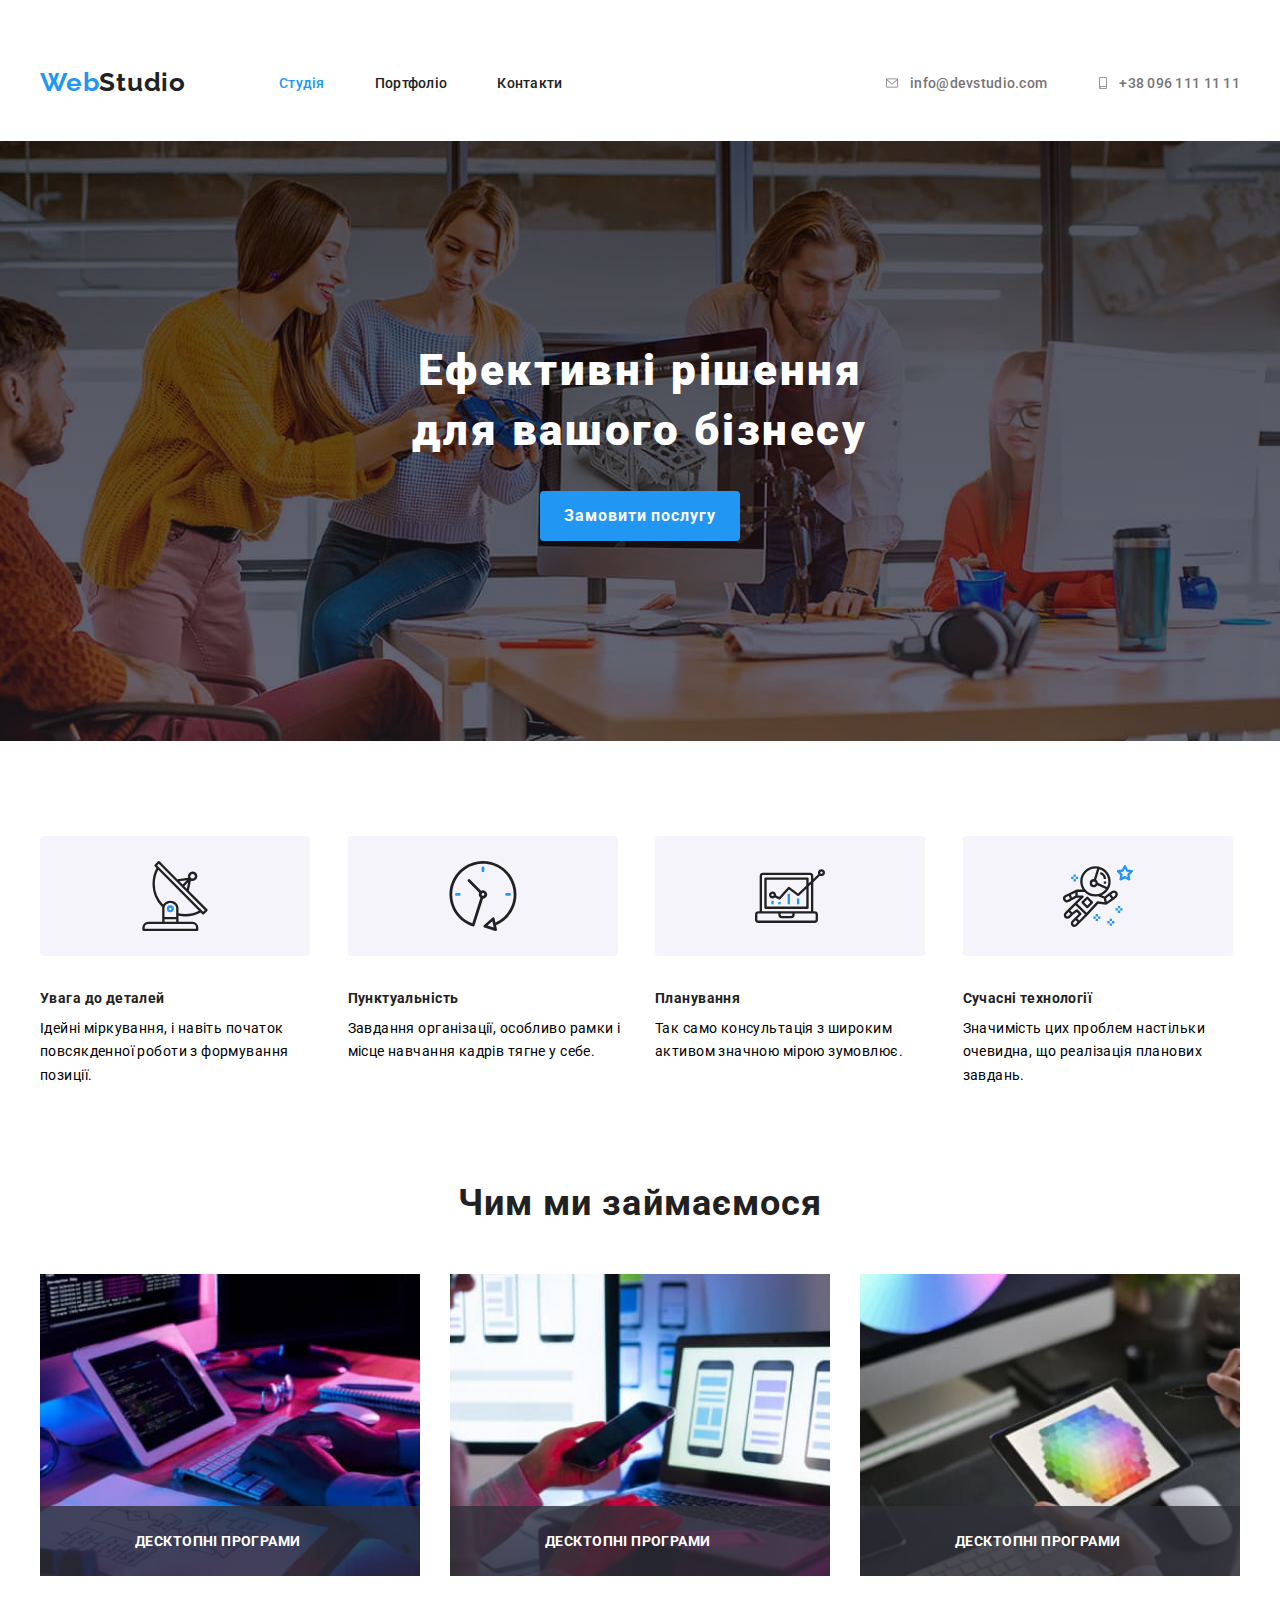
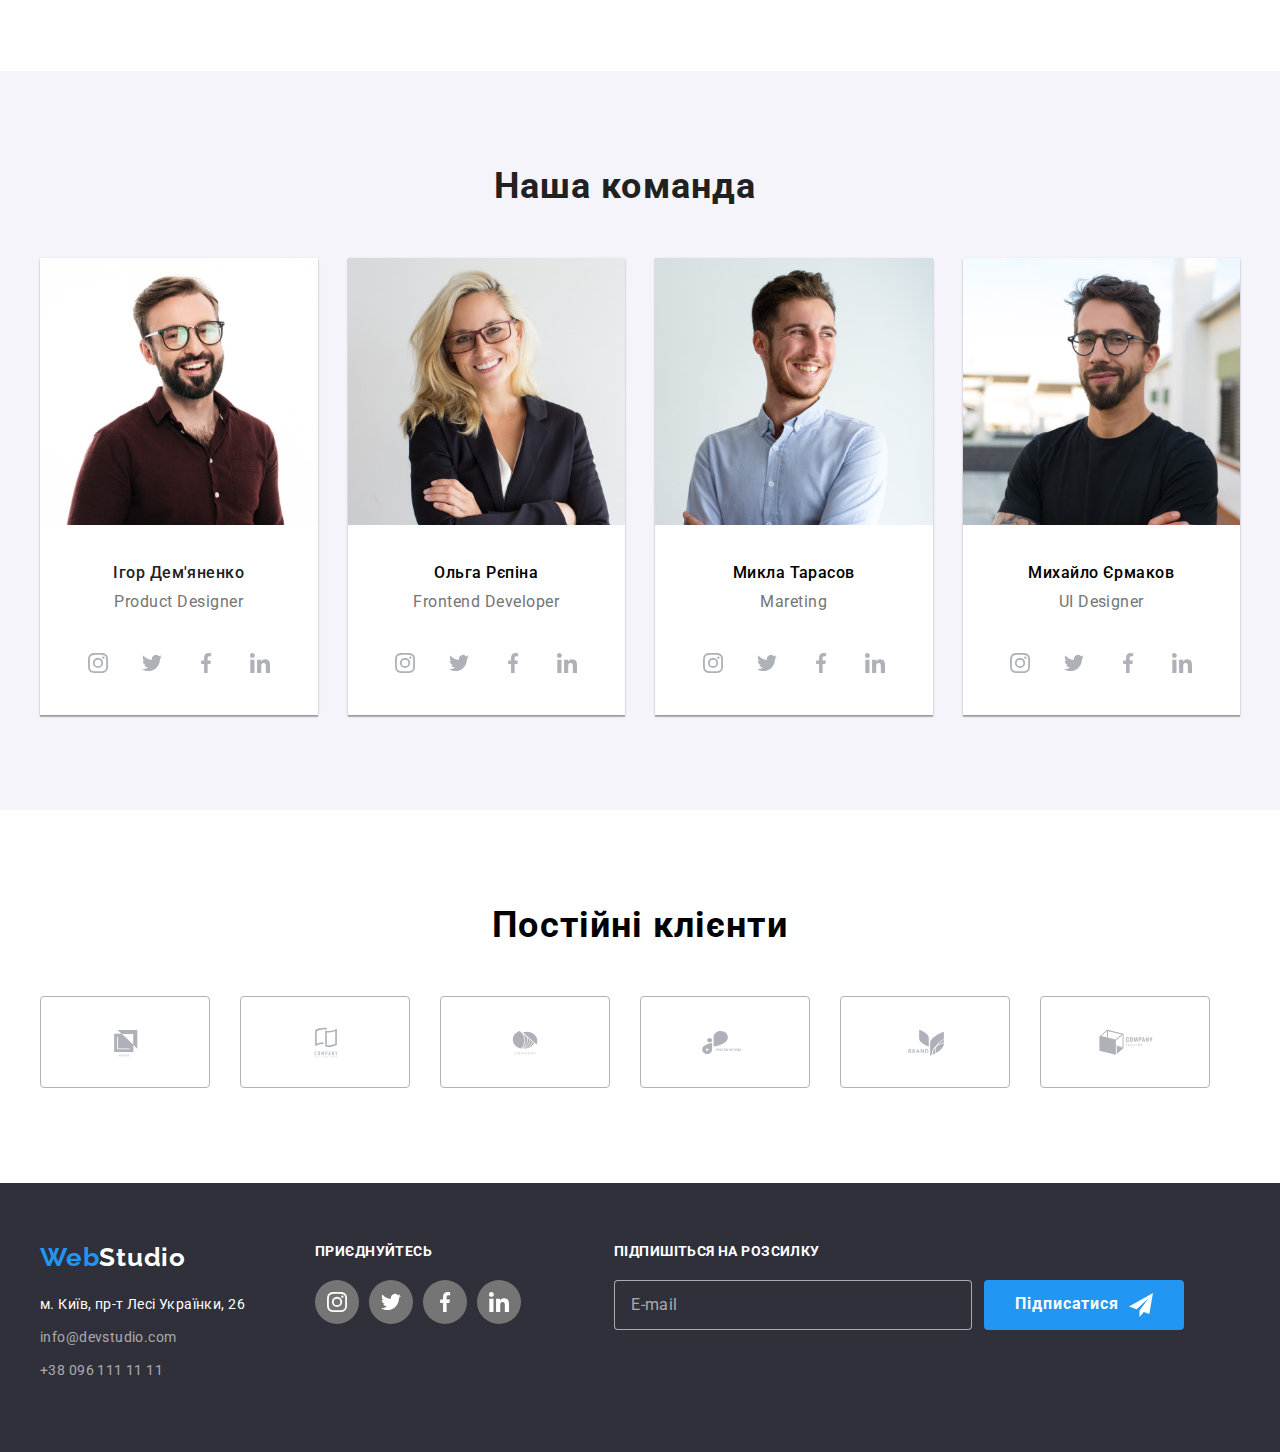
==== commit b9c878d7: "scss" ====
--- a/index.html
+++ b/index.html
@@ -122,7 +122,7 @@
                                 <label class="freedom">
                                     <input class="checkbox" type="checkbox" name="freedom">
                                     <span>Погоджуюся з розсилкою та приймаю</span> 
-                                    <a class="freedom__accent-color">Умови договору</a>
+                                    <a class="freedom__link-color">Умови договору</a>
                                 </label>
                             </div>
                             
@@ -177,7 +177,7 @@
             <!-- приклади робіт -->
             <section class="work">
                 <div class="container">
-                    <h3 class="work-titl color__title">Чим ми займаємося</h3>
+                    <h3 class="work-title color__title">Чим ми займаємося</h3>
                     <ul class="work-list">
                         <li class="work-list__item">
                             <div class="img-thumb">
--- a/css/main.min.css
+++ b/css/main.min.css
@@ -1 +1 @@
-html{-webkit-box-sizing:border-box;box-sizing:border-box}*,::before,::after{-webkit-box-sizing:inherit;box-sizing:inherit;list-style:none;text-decoration:none;margin:0;padding:0}body{font-family:roboto,sans-serif}.color__title{color:#212121}.container{margin-left:auto;margin-right:auto;width:1230px;padding-left:15px;padding-right:15px}.main__nav{display:-webkit-box;display:-ms-flexbox;display:flex;-webkit-box-align:center;-ms-flex-align:center;align-items:center}.logo{font-family:raleway,sans-serif;font-weight:700;font-size:26px;letter-spacing:.03em}.logo__color-blue{color:#2196f3}.logo__color-black{color:#212121}.logo__color-white,.address{color:#fff}.header{display:-webkit-box;display:-ms-flexbox;display:flex;padding-top:25px}.header-bottom{margin-bottom:95px;border-bottom:1px solid #ececec}.navigation-list{display:-webkit-box;display:-ms-flexbox;display:flex;margin-left:93px}.navigation-list__item{color:#2196f3}.navigation-list__item:not(:last-child){margin-right:50px}.navigation-list__link{display:inline-block;position:relative;color:#212121;padding-top:50px;padding-bottom:50px;-webkit-transition:color 250ms cubic-bezier(0.4, 0, 0.2, 1);transition:color 250ms cubic-bezier(0.4, 0, 0.2, 1)}.navigation-list__link:hover,.navigation-list__link:focus{color:#2196f3;cursor:pointer}.navigation-list__link::after{content:"";background-color:#2196f3;display:block;position:absolute;left:0;bottom:0;width:100%;height:4px;border-radius:2px;-webkit-transform:scaleX(0);transform:scaleX(0);-webkit-transition:-webkit-transform 250ms cubic-bezier(0.4, 0, 0.2, 1);transition:-webkit-transform 250ms cubic-bezier(0.4, 0, 0.2, 1);transition:transform 250ms cubic-bezier(0.4, 0, 0.2, 1);transition:transform 250ms cubic-bezier(0.4, 0, 0.2, 1), -webkit-transform 250ms cubic-bezier(0.4, 0, 0.2, 1)}.navigation-list__link:hover::after{-webkit-transform:scaleX(1);transform:scaleX(1)}.navigation-list__link,.contacts-list__link{font-weight:500;font-size:14px;letter-spacing:.02em;-webkit-transition:color 250ms cubic-bezier(0.4, 0, 0.2, 1);transition:color 250ms cubic-bezier(0.4, 0, 0.2, 1)}.current{color:#2196f3}.contacts-list{display:-webkit-box;display:-ms-flexbox;display:flex;margin-left:auto}.contacts-list .contacts-list__item+.contacts-list__item{margin-left:50px}.contacts-list__link{display:-webkit-inline-box;display:-ms-inline-flexbox;display:inline-flex;-webkit-box-align:center;-ms-flex-align:center;align-items:center;text-decoration:none;color:#757575;padding-top:50px;padding-bottom:50px}.contacts-list__link:hover,.contacts-list__link:focus{color:#2196f3;cursor:pointer}.contacts-list__icon{fill:currentColor;margin-right:10px}.hiro{background-image:-webkit-gradient(linear, left top, left bottom, from(rgba(0, 0, 0, 0.4)), to(rgba(47, 48, 58, 0.4))),url(../images/bg-photo.jpg);background-image:linear-gradient(rgba(0, 0, 0, 0.4), rgba(47, 48, 58, 0.4)),url(../images/bg-photo.jpg);background-color:#2f303a;background-repeat:no-repeat;background-position:center;background-size:cover;text-align:center;max-width:1600px;height:600px;padding-top:200px;padding-bottom:200px;margin-bottom:95px;margin-left:auto;margin-right:auto}.hiro-title{color:#fff;padding-bottom:30px;font-weight:900;font-size:44px;line-height:1.36;letter-spacing:.06em}.hiro-button{background-color:#2196f3;color:#fff;min-width:200px;font-weight:700;font-size:16px;line-height:1.87;letter-spacing:.06em;padding-top:10px;padding-bottom:10px;border:1px solid rgba(0,0,0,0);border-radius:4px;cursor:pointer}.backdrop{position:fixed;top:0;left:0;width:100%;height:100%;background-color:rgba(0,0,0,.2);z-index:1;-webkit-transition:opacity 250ms cubic-bezier(0.4, 0, 0.2, 1);transition:opacity 250ms cubic-bezier(0.4, 0, 0.2, 1)}.backdrop.is-hidden{opacity:0;pointer-events:none}.backdrop.is-hidden .modal{-webkit-transform:translate(-50%, -50%) scale(1.1);transform:translate(-50%, -50%) scale(1.1)}.modal{position:absolute;top:50%;left:50%;-webkit-transform:translate(-50%, -50%) scale(1);transform:translate(-50%, -50%) scale(1);width:528px;height:581px;border-radius:4px;padding:40px;-webkit-box-shadow:0 2px 1px 0 rgba(0,0,0,.2),0 1px 1px 0 rgba(0,0,0,.14),0 1px 3px 0 rgba(0,0,0,.12);box-shadow:0 2px 1px 0 rgba(0,0,0,.2),0 1px 1px 0 rgba(0,0,0,.14),0 1px 3px 0 rgba(0,0,0,.12);background-color:#fff;-webkit-transition:-webkit-transform 250ms cubic-bezier(0.4, 0, 0.2, 1);transition:-webkit-transform 250ms cubic-bezier(0.4, 0, 0.2, 1);transition:transform 250ms cubic-bezier(0.4, 0, 0.2, 1);transition:transform 250ms cubic-bezier(0.4, 0, 0.2, 1), -webkit-transform 250ms cubic-bezier(0.4, 0, 0.2, 1)}.button-close{position:absolute;top:-8px;right:-8px;padding:5px;cursor:pointer;border-radius:100%;border:1px solid;border-color:#757575;background-color:#fff;-webkit-transition:border-color 250ms cubic-bezier(0.4, 0, 0.2, 1);transition:border-color 250ms cubic-bezier(0.4, 0, 0.2, 1)}.button-close:hover{border-color:#2196f3}.button-close>.button-close__icon{fill:#212121;display:-webkit-box;display:-ms-flexbox;display:flex;-webkit-box-align:center;-ms-flex-align:center;align-items:center;-webkit-box-pack:center;-ms-flex-pack:center;justify-content:center;-webkit-transition:fill 250ms cubic-bezier(0.4, 0, 0.2, 1),-webkit-transform 250ms cubic-bezier(0.4, 0, 0.2, 1);transition:fill 250ms cubic-bezier(0.4, 0, 0.2, 1),-webkit-transform 250ms cubic-bezier(0.4, 0, 0.2, 1);transition:fill 250ms cubic-bezier(0.4, 0, 0.2, 1),transform 250ms cubic-bezier(0.4, 0, 0.2, 1);transition:fill 250ms cubic-bezier(0.4, 0, 0.2, 1),transform 250ms cubic-bezier(0.4, 0, 0.2, 1),-webkit-transform 250ms cubic-bezier(0.4, 0, 0.2, 1)}.button-close:hover>.button-close__icon{fill:#2196f3;-webkit-transform:scale(1.2);transform:scale(1.2)}.modal-text{font-weight:700;font-size:20px;letter-spacing:.03em;color:#212121;margin-bottom:12px}.form{margin-bottom:30px}.form>.freedom{display:-webkit-inline-box;display:-ms-inline-flexbox;display:inline-flex;-webkit-box-align:center;-ms-flex-align:center;align-items:center;font-weight:400;font-size:14px;line-height:1.7;letter-spacing:.03em;color:#757575}.checkbox{display:inline-block;width:16px;height:15px;border-radius:2px;border:2px solid #212121;-webkit-appearance:none;-moz-appearance:none;appearance:none;margin-right:4px}.checkbox:checked{background-color:#2196f3;border-color:#2196f3;background-image:url(../images/icon_check.svg);background-repeat:no-repeat;background-size:contain;background-position:center}.freedom span{margin-right:4px}.freedom__accent-color{color:#2196f3;text-decoration:underline;cursor:pointer}.form-fild{display:-webkit-box;display:-ms-flexbox;display:flex;-webkit-box-orient:vertical;-webkit-box-direction:normal;-ms-flex-direction:column;flex-direction:column;text-align:start;margin-bottom:10px}.form-fild__label{position:relative;font-weight:400;font-size:12px;letter-spacing:.01em;color:#757575}.form-fild__name{position:absolute;top:17px;left:42px;-webkit-transition:-webkit-transform 250ms cubic-bezier(0.4, 0, 0.2, 1);transition:-webkit-transform 250ms cubic-bezier(0.4, 0, 0.2, 1);transition:transform 250ms cubic-bezier(0.4, 0, 0.2, 1);transition:transform 250ms cubic-bezier(0.4, 0, 0.2, 1), -webkit-transform 250ms cubic-bezier(0.4, 0, 0.2, 1)}.form-fild__input{margin-top:4px;margin-bottom:10px;padding:11px 42px;width:100%;outline:none;border-radius:4px;border:1px solid rgba(33,33,33,.2);-webkit-transition:border 250ms cubic-bezier(0.4, 0, 0.2, 1);transition:border 250ms cubic-bezier(0.4, 0, 0.2, 1)}.form-fild__input:hover,.form-fild__input:focus{border:1px solid #2196f3}.form-fild__icon{position:absolute;top:16px;left:12px;-webkit-transition:fill 250ms cubic-bezier(0.4, 0, 0.2, 1);transition:fill 250ms cubic-bezier(0.4, 0, 0.2, 1)}.form-fild__input:focus~.form-fild__icon{fill:#2196f3}.form-fild__input:focus+.form-fild__icon{fill:#2196f3}.form-fild__input:not(:-moz-placeholder-shown)+.form-fild__name{transform:translate(-40px, -27px);color:#2196f3}.form-fild__input:not(:-ms-input-placeholder)+.form-fild__name{transform:translate(-40px, -27px);color:#2196f3}.form-fild__input:focus+.form-fild__name,.form-fild__input:not(:placeholder-shown)+.form-fild__name{-webkit-transform:translate(-40px, -27px);transform:translate(-40px, -27px);color:#2196f3}.form-fild textarea{outline:none;font-size:12px;width:448px;height:120px;resize:none;margin-bottom:20px;padding:16px;border-radius:4px;border:1px solid rgba(33,33,33,.2);-webkit-transition:border 250ms cubic-bezier(0.4, 0, 0.2, 1);transition:border 250ms cubic-bezier(0.4, 0, 0.2, 1)}.form-fild textarea:hover,.form-fild textarea:focus{border:1px solid #2196f3}.form-fild__comment{margin-bottom:4px}.form-fild textarea::-webkit-input-placeholder{font-weight:400;font-size:12px;letter-spacing:.01em}.form-fild textarea::-moz-placeholder{font-weight:400;font-size:12px;letter-spacing:.01em}.form-fild textarea:-ms-input-placeholder{font-weight:400;font-size:12px;letter-spacing:.01em}.form-fild textarea::-ms-input-placeholder{font-weight:400;font-size:12px;letter-spacing:.01em}.form-fild textarea::placeholder{font-weight:400;font-size:12px;letter-spacing:.01em}.button-send{display:inline-block;cursor:pointer;font-weight:700;font-size:16px;line-height:1.9;letter-spacing:.06em;width:200px;height:50px;border-radius:4px;border:rgba(0,0,0,0);color:#fff;background-color:#2196f3;-webkit-transition:-webkit-box-shadow 250ms cubic-bezier(0.4, 0, 0.2, 1);transition:-webkit-box-shadow 250ms cubic-bezier(0.4, 0, 0.2, 1);transition:box-shadow 250ms cubic-bezier(0.4, 0, 0.2, 1);transition:box-shadow 250ms cubic-bezier(0.4, 0, 0.2, 1), -webkit-box-shadow 250ms cubic-bezier(0.4, 0, 0.2, 1)}.button-send:hover{-webkit-box-shadow:0 4px 4px 0 rgba(0,0,0,.25);box-shadow:0 4px 4px 0 rgba(0,0,0,.25)}.innovations{margin-bottom:95px}.innovations-list{display:-webkit-box;display:-ms-flexbox;display:flex}.innovations-list__item{width:calc((100% - 90px)/4);margin-right:30px}.innovations-list__item:nth-child(4n){margin-right:0}.innovations-list__icon{background-color:#f5f4fa;border-radius:4px;width:270px;height:120px;margin-bottom:30px;padding:25px 100px}.innovations-list__title{font-weight:700;font-size:14px;letter-spacing:.03em;margin-bottom:10px}.innovations-list__text,.address,.footer-list__link{font-weight:400;font-size:14px;line-height:1.7;letter-spacing:.03em}.work{margin-bottom:95px}.work-list{display:-webkit-box;display:-ms-flexbox;display:flex}.work-title{text-align:center;margin-bottom:50px}.work-title,.team-title{font-weight:700;font-size:36px;letter-spacing:.03em}.work-list__item:not(:last-child){margin-right:30px}.work-list__item{width:100%;position:relative}.img-thumb::before{content:"";position:absolute;display:inline-block;width:100%;height:70px;bottom:0;background-color:rgba(47,48,58,.8)}.img-thumb__image{display:block;width:100%}.img-thumb__text{display:inline-block;position:absolute;bottom:0;padding:27px 95px;font-weight:700;font-size:14px;letter-spacing:.03em;text-transform:uppercase;color:#fff}.team{background-color:#f5f4fa;padding-top:95px;padding-bottom:95px}.team-title{padding-bottom:50px;margin-right:30px;text-align:center}.team-list{display:-webkit-box;display:-ms-flexbox;display:flex;text-align:center}.team-list__item{width:calc((100% - 90px)/4);background-color:#fff;-webkit-box-shadow:0 2px 1px 0 rgba(0,0,0,.2),0 1px 1px 0 rgba(0,0,0,.14),0 1px 3px 0 rgba(0,0,0,.12);box-shadow:0 2px 1px 0 rgba(0,0,0,.2),0 1px 1px 0 rgba(0,0,0,.14),0 1px 3px 0 rgba(0,0,0,.12);margin-right:30px}.team-list__item:nth-child(4n){margin-right:0}.team-list__photo{width:100%;padding-bottom:30px}.team-list__primary-text{font-weight:500;font-size:16px;letter-spacing:.03em;padding-bottom:10px}.team-list__secondary-text{color:#757575;font-weight:400;font-size:16px;letter-spacing:.03em;padding-bottom:30px}.social-networks{display:-webkit-inline-box;display:-ms-inline-flexbox;display:inline-flex;margin-bottom:30px}.social-networks__list{color:#afb1b8;background-color:#fff;display:-webkit-inline-box;display:-ms-inline-flexbox;display:inline-flex;-webkit-box-pack:center;-ms-flex-pack:center;justify-content:center;-webkit-box-align:center;-ms-flex-align:center;align-items:center;width:44px;height:44px;border-radius:50%;-webkit-transition:background-color 250ms cubic-bezier(0.4, 0, 0.2, 1);transition:background-color 250ms cubic-bezier(0.4, 0, 0.2, 1)}.social-networks__list:hover{background-color:#2196f3;fill:#fff}.social-networks__list+.social-networks__list{margin-left:10px}.social-networks__link{display:-webkit-box;display:-ms-flexbox;display:flex;fill:#afb1b8;padding:12px;-webkit-transition:fill 250ms cubic-bezier(0.4, 0, 0.2, 1);transition:fill 250ms cubic-bezier(0.4, 0, 0.2, 1)}.social-networks__link:hover{fill:#fff}.social-netvorks__icon{-webkit-box-align:center;-ms-flex-align:center;align-items:center}.clients-title{font-weight:700;font-size:36px;letter-spacing:.03em;text-align:center;padding-top:95px}.clients-list{display:-webkit-inline-box;display:-ms-inline-flexbox;display:inline-flex;font-weight:700;font-size:36px;letter-spacing:.03em;text-align:center;padding-top:50px;padding-bottom:95px}.clients-list__item{width:170px;height:92px;border:1px solid #afb1b8;border-radius:4px;cursor:pointer;padding:16px 32px}.clients-list__item+.clients-list__item{margin-left:30px}.clients-list__icon{fill:#afb1b8}.clients-title{font-weight:700;font-size:36px;letter-spacing:.03em;text-align:center;padding-top:95px}.clients-list{display:-webkit-inline-box;display:-ms-inline-flexbox;display:inline-flex;font-weight:700;font-size:36px;letter-spacing:.03em;text-align:center;padding-top:50px;padding-bottom:95px}.clients-list__item{width:170px;height:92px;border:1px solid #afb1b8;border-radius:4px;cursor:pointer;padding:16px 32px;-webkit-transition:border-color 250ms cubic-bezier(0.4, 0, 0.2, 1);transition:border-color 250ms cubic-bezier(0.4, 0, 0.2, 1)}.clients-list__item:hover{border-color:#2196f3}.clients-list__item+.clients-list__item{margin-left:30px}.clients-list__icon{fill:#afb1b8}.footer{display:-webkit-box;display:-ms-flexbox;display:flex;background-color:#2f303a;padding-top:60px;padding-bottom:60px}.footer-contacts__link{display:inline-block;margin-bottom:20px}.container-address{margin-right:70px}.positioning{display:-webkit-inline-box;display:-ms-inline-flexbox;display:inline-flex}.address{margin-bottom:9px;font-style:normal}.footer-list__item{margin-bottom:9px}.footer-list__link{color:rgba(255,255,255,.6);-webkit-transition:250ms color cubic-bezier(0.4, 0, 0.2, 1);transition:250ms color cubic-bezier(0.4, 0, 0.2, 1)}.footer-list__link:hover,.footer-list__link:focus{color:#2196f3;cursor:pointer}.community-title{color:#fff;font-weight:700;font-size:14px;letter-spacing:.03em;text-transform:uppercase;margin-bottom:20px}.community-item{display:-webkit-inline-box;display:-ms-inline-flexbox;display:inline-flex}.community-item__list{display:-webkit-inline-box;display:-ms-inline-flexbox;display:inline-flex;-webkit-box-align:center;-ms-flex-align:center;align-items:center;-webkit-box-pack:center;-ms-flex-pack:center;justify-content:center;background-color:#757575;width:44px;height:44px;border-radius:50%;cursor:pointer;-webkit-transition:background-color 250ms cubic-bezier(0.4, 0, 0.2, 1);transition:background-color 250ms cubic-bezier(0.4, 0, 0.2, 1)}.community-item__list:hover{background-color:#2196f3}.community-item__icon{display:block;fill:#fff}.community-item__list+.community-item__list{margin-left:10px}.subscribe{margin-left:93px}.subscribe__title{margin-bottom:20px}.subscribe__box{display:-webkit-box;display:-ms-flexbox;display:flex;-webkit-box-orient:horizontal;-webkit-box-direction:normal;-ms-flex-direction:row;flex-direction:row}.subscribe__form{margin-right:12px}.subscribe__form input{width:358px;height:50px;padding:15px 16px;background-color:#2f303a;caret-color:#fff;border:1px solid rgba(255,255,255,.6);border-radius:4px}.subscribe__form input::-webkit-input-placeholder{font-weight:400;font-size:16px;line-height:1.2;letter-spacing:.03em;color:rgba(255,255,255,.6)}.subscribe__form input::-moz-placeholder{font-weight:400;font-size:16px;line-height:1.2;letter-spacing:.03em;color:rgba(255,255,255,.6)}.subscribe__form input:-ms-input-placeholder{font-weight:400;font-size:16px;line-height:1.2;letter-spacing:.03em;color:rgba(255,255,255,.6)}.subscribe__form input::-ms-input-placeholder{font-weight:400;font-size:16px;line-height:1.2;letter-spacing:.03em;color:rgba(255,255,255,.6)}.subscribe__form input::placeholder{font-weight:400;font-size:16px;line-height:1.2;letter-spacing:.03em;color:rgba(255,255,255,.6)}.subscribe__box button{display:-webkit-inline-box;display:-ms-inline-flexbox;display:inline-flex;-webkit-box-align:center;-ms-flex-align:center;align-items:center;-webkit-box-pack:center;-ms-flex-pack:center;justify-content:center;font-weight:700;font-size:16px;line-height:1.9;letter-spacing:.06em;background-color:#2196f3;color:#fff;cursor:pointer;width:200px;height:50px;border-radius:4px;border-color:rgba(0,0,0,0)}.button__icon{margin-left:10px;top:50%}.projects{margin-bottom:50px}.projects-list{display:-webkit-box;display:-ms-flexbox;display:flex;-webkit-box-pack:center;-ms-flex-pack:center;justify-content:center}.projects-list__item:not(:last-child){margin-right:8px}.projects-list__button{font-family:roboto,sans-serif;color:#212121;background-color:#f5f4fa;font-weight:500;font-size:16px;line-height:1.6;letter-spacing:.03em;border:1px solid rgba(0,0,0,0);border-radius:4px;padding:6px 22px;-webkit-transition:background-color 250ms cubic-bezier(0.4, 0, 0.2, 1),color 250ms cubic-bezier(0.4, 0, 0.2, 1),-webkit-box-shadow 250ms cubic-bezier(0.4, 0, 0.2, 1);transition:background-color 250ms cubic-bezier(0.4, 0, 0.2, 1),color 250ms cubic-bezier(0.4, 0, 0.2, 1),-webkit-box-shadow 250ms cubic-bezier(0.4, 0, 0.2, 1);transition:background-color 250ms cubic-bezier(0.4, 0, 0.2, 1),color 250ms cubic-bezier(0.4, 0, 0.2, 1),box-shadow 250ms cubic-bezier(0.4, 0, 0.2, 1);transition:background-color 250ms cubic-bezier(0.4, 0, 0.2, 1),color 250ms cubic-bezier(0.4, 0, 0.2, 1),box-shadow 250ms cubic-bezier(0.4, 0, 0.2, 1),-webkit-box-shadow 250ms cubic-bezier(0.4, 0, 0.2, 1)}.projects-list__button:hover,.projects-list__button:focus{color:#fff;background-color:#2196f3;cursor:pointer;-webkit-box-shadow:0 2px 2px 0 rgba(0,0,0,.12),0 1px 2px 0 rgba(0,0,0,.08),0 3px 1px 0 rgba(0,0,0,.1);box-shadow:0 2px 2px 0 rgba(0,0,0,.12),0 1px 2px 0 rgba(0,0,0,.08),0 3px 1px 0 rgba(0,0,0,.1)}.card-set{margin-bottom:95px}.card-set__title,.projects__title{display:none}.card-list{display:-webkit-box;display:-ms-flexbox;display:flex;-ms-flex-wrap:wrap;flex-wrap:wrap;margin-top:-30px;margin-left:-30px}.card-text__primary{color:#212121;font-weight:700;font-size:18px;line-height:2;letter-spacing:.06em}.card-text__secondary{color:#757575;font-weight:400;font-size:16px;line-height:1.9;letter-spacing:.03em}.card-list__item{border:1px solid #eee;margin-top:30px;margin-left:30px;-ms-flex-preferred-size:calc(33.3333333333% - 30px);flex-basis:calc(33.3333333333% - 30px)}.card-list__item:hover{-webkit-box-shadow:1px 4px 6px 0 rgba(0,0,0,.16),0 4px 4px 0 rgba(0,0,0,.06),0 1px 1px 0 rgba(0,0,0,.12);box-shadow:1px 4px 6px 0 rgba(0,0,0,.16),0 4px 4px 0 rgba(0,0,0,.06),0 1px 1px 0 rgba(0,0,0,.12)}.card-list__picture{display:block;width:100%}.card-list__thumb{display:block;position:relative;overflow:hidden}.overlay-box{position:absolute;top:0;left:0;width:100%;height:100%;background-color:#2196f3;-webkit-transform:translateY(100%);transform:translateY(100%);-webkit-transition:-webkit-transform 250ms cubic-bezier(0.4, 0, 0.2, 1);transition:-webkit-transform 250ms cubic-bezier(0.4, 0, 0.2, 1);transition:transform 250ms cubic-bezier(0.4, 0, 0.2, 1);transition:transform 250ms cubic-bezier(0.4, 0, 0.2, 1), -webkit-transform 250ms cubic-bezier(0.4, 0, 0.2, 1)}.card-list__item--product:hover .overlay-box{-webkit-transform:translateY(0);transform:translateY(0);-webkit-box-shadow:1px 4px 6px 0 rgba(0,0,0,.16),0 4px 4px 0 rgba(0,0,0,.06),0 1px 1px 0 rgba(0,0,0,.12);box-shadow:1px 4px 6px 0 rgba(0,0,0,.16),0 4px 4px 0 rgba(0,0,0,.06),0 1px 1px 0 rgba(0,0,0,.12)}.overlay-box__text{display:-webkit-box;display:-ms-flexbox;display:flex;position:absolute;opacity:0;font-weight:400;font-size:18px;line-height:1.6;letter-spacing:.03em;width:100%;padding:63px 24px;top:50%;left:50%;-webkit-transform:translate(-50%, -50%);transform:translate(-50%, -50%);color:#fff;-webkit-transition:opacity 250ms cubic-bezier(0.4, 0, 0.2, 1) 250ms;transition:opacity 250ms cubic-bezier(0.4, 0, 0.2, 1) 250ms}.card-list__item--product:hover .overlay-box__text{opacity:1}.card-text{padding:20px 24px}.clik{-webkit-box-sizing:border-box;box-sizing:border-box;display:-webkit-inline-box;display:-ms-inline-flexbox;display:inline-flex;position:relative;overflow:hidden;-webkit-box-align:center;-ms-flex-align:center;align-items:center;-webkit-box-pack:center;-ms-flex-pack:center;justify-content:center;font-weight:400;font-size:14px;line-height:1.7;letter-spacing:.03em;width:170px;height:50px;border-radius:4px;border:solid 2px orange;padding:15px 30px;margin:25px;background-color:teal;color:orange}.clik:hover{color:red;border:solid 2px red}.clik::before{content:"";display:inline-block;width:25px;height:25px;background-image:url(../images/s.png);background-position:center;background-size:contain;background-repeat:no-repeat;margin-right:10px;-webkit-transition:-webkit-transform 300ms var(--transform);transition:-webkit-transform 300ms var(--transform);transition:transform 300ms var(--transform);transition:transform 300ms var(--transform), -webkit-transform 300ms var(--transform)}.clik:hover::before{-webkit-transform:translateY(-50px);transform:translateY(-50px)}.clik::after{content:"";position:absolute;display:inline-block;width:25px;height:25px;top:50%;left:40px;background-image:url(../images/mm.png);background-position:center;background-size:contain;background-repeat:no-repeat;-webkit-transform:translateY(calc(-50% + 50px));transform:translateY(calc(-50% + 50px));-webkit-transition:-webkit-transform 300ms var(--transform);transition:-webkit-transform 300ms var(--transform);transition:transform 300ms var(--transform);transition:transform 300ms var(--transform), -webkit-transform 300ms var(--transform)}.clik:hover::after{-webkit-transform:translateY(-50%);transform:translateY(-50%)}/*# sourceMappingURL=main.min.css.map */+.overlay-box,.form-fild__name,.modal,.navigation-list__link::after{-webkit-transition:-webkit-transform 250ms cubic-bezier(0.4, 0, 0.2, 1);transition:-webkit-transform 250ms cubic-bezier(0.4, 0, 0.2, 1);transition:transform 250ms cubic-bezier(0.4, 0, 0.2, 1);transition:transform 250ms cubic-bezier(0.4, 0, 0.2, 1), -webkit-transform 250ms cubic-bezier(0.4, 0, 0.2, 1)}html{-webkit-box-sizing:border-box;box-sizing:border-box}*,::before,::after{-webkit-box-sizing:inherit;box-sizing:inherit;list-style:none;text-decoration:none;margin:0;padding:0}body{font-family:roboto,sans-serif}.color__title{color:#212121}.card-set__title,.projects__title{display:none}.container{margin-left:auto;margin-right:auto;width:1230px;padding-left:15px;padding-right:15px}.main__nav{display:-webkit-box;display:-ms-flexbox;display:flex;-webkit-box-align:center;-ms-flex-align:center;align-items:center}.logo{font-family:raleway,sans-serif;font-weight:700;font-size:26px;letter-spacing:.03em}.logo__color-blue{color:#2196f3}.logo__color-black{color:#212121}.logo__color-white,.address{color:#fff}.button-send,.hiro-button,.subscribe__box button{font-weight:700;font-size:16px;line-height:1.9;letter-spacing:.06em;color:#fff;background-color:#2196f3;cursor:pointer;width:200px;height:50px;border-radius:4px;border:rgba(0,0,0,0);padding-top:10px;padding-bottom:10px}.navigation-list{display:-webkit-box;display:-ms-flexbox;display:flex;margin-left:93px}.navigation-list__item{color:#2196f3}.navigation-list__item:not(:last-child){margin-right:50px}.navigation-list__link{display:inline-block;font-weight:500;font-size:14px;letter-spacing:.02em;position:relative;color:#212121;padding-top:50px;padding-bottom:50px;-webkit-transition:color 250ms cubic-bezier(0.4, 0, 0.2, 1);transition:color 250ms cubic-bezier(0.4, 0, 0.2, 1)}.navigation-list__link:hover,.navigation-list__link:focus{color:#2196f3;cursor:pointer}.navigation-list__link::after{content:"";background-color:#2196f3;display:block;position:absolute;left:0;bottom:0;width:100%;height:4px;border-radius:2px;-webkit-transform:scaleX(0);transform:scaleX(0)}.navigation-list__link:hover::after{-webkit-transform:scaleX(1);transform:scaleX(1)}.current{color:#2196f3}.contacts-list{display:-webkit-box;display:-ms-flexbox;display:flex;margin-left:auto}.contacts-list .contacts-list__item+.contacts-list__item{margin-left:50px}.contacts-list__link{display:-webkit-inline-box;display:-ms-inline-flexbox;display:inline-flex;-webkit-box-align:center;-ms-flex-align:center;align-items:center;text-decoration:none;font-weight:500;font-size:14px;letter-spacing:.02em;color:#757575;padding-top:50px;padding-bottom:50px}.contacts-list__link:hover,.contacts-list__link:focus{color:#2196f3;cursor:pointer}.contacts-list__icon{fill:currentColor;margin-right:10px}.backdrop{position:fixed;top:0;left:0;width:100%;height:100%;z-index:1;background-color:rgba(0,0,0,.2);-webkit-transition:opacity 250ms cubic-bezier(0.4, 0, 0.2, 1);transition:opacity 250ms cubic-bezier(0.4, 0, 0.2, 1)}.backdrop.is-hidden{opacity:0;pointer-events:none}.backdrop.is-hidden .modal{-webkit-transform:translate(-50%, -50%) scale(1.1);transform:translate(-50%, -50%) scale(1.1)}.modal{position:absolute;top:50%;left:50%;-webkit-transform:translate(-50%, -50%) scale(1);transform:translate(-50%, -50%) scale(1);width:528px;height:581px;border-radius:4px;padding:40px;-webkit-box-shadow:0 2px 1px 0 rgba(0,0,0,.2),0 1px 1px 0 rgba(0,0,0,.14),0 1px 3px 0 rgba(0,0,0,.12);box-shadow:0 2px 1px 0 rgba(0,0,0,.2),0 1px 1px 0 rgba(0,0,0,.14),0 1px 3px 0 rgba(0,0,0,.12);background-color:#fff}.button-close{position:absolute;top:-8px;right:-8px;padding:5px;cursor:pointer;border-radius:100%;border:1px solid;border-color:#757575;background-color:#fff;-webkit-transition:border-color 250ms cubic-bezier(0.4, 0, 0.2, 1);transition:border-color 250ms cubic-bezier(0.4, 0, 0.2, 1)}.button-close:hover{border-color:#2196f3}.button-close__icon{fill:#212121;display:-webkit-box;display:-ms-flexbox;display:flex;-webkit-box-align:center;-ms-flex-align:center;align-items:center;-webkit-box-pack:center;-ms-flex-pack:center;justify-content:center;-webkit-transition:fill 250ms cubic-bezier(0.4, 0, 0.2, 1),-webkit-transform 250ms cubic-bezier(0.4, 0, 0.2, 1);transition:fill 250ms cubic-bezier(0.4, 0, 0.2, 1),-webkit-transform 250ms cubic-bezier(0.4, 0, 0.2, 1);transition:fill 250ms cubic-bezier(0.4, 0, 0.2, 1),transform 250ms cubic-bezier(0.4, 0, 0.2, 1);transition:fill 250ms cubic-bezier(0.4, 0, 0.2, 1),transform 250ms cubic-bezier(0.4, 0, 0.2, 1),-webkit-transform 250ms cubic-bezier(0.4, 0, 0.2, 1)}.button-close:hover>.button-close__icon{fill:#2196f3;-webkit-transform:scale(1.2);transform:scale(1.2)}.modal-text{color:#212121;font-weight:700;font-size:20px;letter-spacing:.3em;margin-bottom:12px}.form{margin-bottom:30px}.form-fild{display:-webkit-box;display:-ms-flexbox;display:flex;-webkit-box-orient:vertical;-webkit-box-direction:normal;-ms-flex-direction:column;flex-direction:column;text-align:start;margin-bottom:10px}.form-fild__label{position:relative;font-weight:400;font-size:12px;letter-spacing:.01em}.form-fild__name{position:absolute;top:17px;left:42px;color:#757575}.form-fild__input{margin-top:4px;margin-bottom:10px;padding:11px 42px;width:100%;outline:none;border-radius:4px;border:1px solid rgba(33,33,33,.2);-webkit-transition:border 250ms cubic-bezier(0.4, 0, 0.2, 1);transition:border 250ms cubic-bezier(0.4, 0, 0.2, 1)}.form-fild__input:hover,.form-fild__input:focus{border:1px solid #2196f3}.form-fild__icon{position:absolute;top:16px;left:12px;-webkit-transition:fill 250ms cubic-bezier(0.4, 0, 0.2, 1);transition:fill 250ms cubic-bezier(0.4, 0, 0.2, 1)}.form-fild__input:focus~.form-fild__icon{fill:#2196f3}.form-fild__input:not(:-moz-placeholder-shown)+.form-fild__name{transform:translate(-40px, -27px);color:#2196f3}.form-fild__input:not(:-ms-input-placeholder)+.form-fild__name{transform:translate(-40px, -27px);color:#2196f3}.form-fild__input:focus+.form-fild__name,.form-fild__input:not(:placeholder-shown)+.form-fild__name{-webkit-transform:translate(-40px, -27px);transform:translate(-40px, -27px);color:#2196f3}.form-fild textarea{outline:none;font-weight:400;font-size:12px;letter-spacing:.01em;width:448px;height:120px;resize:none;margin-bottom:20px;padding:16px;border-radius:4px;border:1px solid rgba(33,33,33,.2);-webkit-transition:border 250ms cubic-bezier(0.4, 0, 0.2, 1);transition:border 250ms cubic-bezier(0.4, 0, 0.2, 1)}.form-fild textarea:hover,.form-fild textarea:focus{border:1px solid #2196f3}.form-fild__comment{margin-bottom:4px;font-weight:400;font-size:12px;letter-spacing:.01em;color:#757575}.freedom{font-weight:400;font-size:14px;letter-spacing:.03em;line-height:1.7;display:-webkit-inline-box;display:-ms-inline-flexbox;display:inline-flex;-webkit-box-align:center;-ms-flex-align:center;align-items:center;color:#757575}.freedom span{margin-right:4px}.freedom__link-color{color:#2196f3;text-decoration:underline;cursor:pointer}.checkbox{display:inline-block;width:16px;height:15px;border-radius:2px;border:2px solid #212121;-webkit-appearance:none;-moz-appearance:none;appearance:none;margin-right:4px}.checkbox:checked{background-color:#2196f3;border-color:#2196f3;background-image:url(../images/icon_check.svg);background-repeat:no-repeat;background-size:contain;background-position:center}.button-send{display:inline-block;-webkit-transition:-webkit-box-shadow 250ms cubic-bezier(0.4, 0, 0.2, 1);transition:-webkit-box-shadow 250ms cubic-bezier(0.4, 0, 0.2, 1);transition:box-shadow 250ms cubic-bezier(0.4, 0, 0.2, 1);transition:box-shadow 250ms cubic-bezier(0.4, 0, 0.2, 1), -webkit-box-shadow 250ms cubic-bezier(0.4, 0, 0.2, 1)}.button-send:hover{-webkit-box-shadow:0 4px 4px 0 rgba(0,0,0,.25);box-shadow:0 4px 4px 0 rgba(0,0,0,.25)}.social-networks{display:-webkit-inline-box;display:-ms-inline-flexbox;display:inline-flex;margin-bottom:30px}.social-networks__list{color:#afb1b8;background-color:#fff;display:-webkit-inline-box;display:-ms-inline-flexbox;display:inline-flex;-webkit-box-pack:center;-ms-flex-pack:center;justify-content:center;-webkit-box-align:center;-ms-flex-align:center;align-items:center;width:44px;height:44px;border-radius:50%;-webkit-transition:background-color 250ms cubic-bezier(0.4, 0, 0.2, 1);transition:background-color 250ms cubic-bezier(0.4, 0, 0.2, 1)}.social-networks__list:hover{background-color:#2196f3;fill:#fff}.social-networks__list+.social-networks__list{margin-left:10px}.social-networks__link{display:-webkit-box;display:-ms-flexbox;display:flex;fill:#afb1b8;padding:12px;-webkit-transition:fill 250ms cubic-bezier(0.4, 0, 0.2, 1);transition:fill 250ms cubic-bezier(0.4, 0, 0.2, 1)}.social-networks__link:hover{fill:#fff}.social-netvorks__icon{-webkit-box-align:center;-ms-flex-align:center;align-items:center}.community-title{color:#fff;font-weight:700;font-size:14px;letter-spacing:.03em;text-transform:uppercase;margin-bottom:20px}.community-item{display:-webkit-inline-box;display:-ms-inline-flexbox;display:inline-flex}.community-item__list{display:-webkit-inline-box;display:-ms-inline-flexbox;display:inline-flex;-webkit-box-align:center;-ms-flex-align:center;align-items:center;-webkit-box-pack:center;-ms-flex-pack:center;justify-content:center;background-color:#757575;width:44px;height:44px;border-radius:50%;cursor:pointer;-webkit-transition:background-color 250ms cubic-bezier(0.4, 0, 0.2, 1);transition:background-color 250ms cubic-bezier(0.4, 0, 0.2, 1)}.community-item__list:hover{background-color:#2196f3}.community-item__list+.community-item__list{margin-left:10px}.community-item__icon{display:block;fill:#fff}.subscribe{margin-left:93px}.subscribe__title{margin-bottom:20px;font-weight:700;font-size:14px;letter-spacing:.03em}.subscribe__box{display:-webkit-box;display:-ms-flexbox;display:flex;-webkit-box-orient:horizontal;-webkit-box-direction:normal;-ms-flex-direction:row;flex-direction:row}.subscribe__form{margin-right:12px}.subscribe__form input{width:358px;height:50px;padding:15px 16px;background-color:#2f303a;caret-color:#fff;color:#fff;border:1px solid rgba(255,255,255,.6);border-radius:4px}.subscribe__form input::-webkit-input-placeholder{line-height:1.2;font-weight:400;font-size:16px;letter-spacing:.03em;color:rgba(255,255,255,.6)}.subscribe__form input::-moz-placeholder{line-height:1.2;font-weight:400;font-size:16px;letter-spacing:.03em;color:rgba(255,255,255,.6)}.subscribe__form input:-ms-input-placeholder{line-height:1.2;font-weight:400;font-size:16px;letter-spacing:.03em;color:rgba(255,255,255,.6)}.subscribe__form input::-ms-input-placeholder{line-height:1.2;font-weight:400;font-size:16px;letter-spacing:.03em;color:rgba(255,255,255,.6)}.subscribe__form input::placeholder{line-height:1.2;font-weight:400;font-size:16px;letter-spacing:.03em;color:rgba(255,255,255,.6)}.subscribe button{display:-webkit-inline-box;display:-ms-inline-flexbox;display:inline-flex;-webkit-box-align:center;-ms-flex-align:center;align-items:center;-webkit-box-pack:center;-ms-flex-pack:center;justify-content:center}.button__icon{margin-left:10px;top:50%}.card-list{display:-webkit-box;display:-ms-flexbox;display:flex;-ms-flex-wrap:wrap;flex-wrap:wrap;margin-top:-30px;margin-left:-30px}.card-list__item{border:1px solid #eee;margin-top:30px;margin-left:30px;-ms-flex-preferred-size:calc(33.3333333333% - 30px);flex-basis:calc(33.3333333333% - 30px)}.card-list__item:hover{-webkit-box-shadow:1px 4px 6px 0 rgba(0,0,0,.16),0 4px 4px 0 rgba(0,0,0,.06),0 1px 1px 0 rgba(0,0,0,.12);box-shadow:1px 4px 6px 0 rgba(0,0,0,.16),0 4px 4px 0 rgba(0,0,0,.06),0 1px 1px 0 rgba(0,0,0,.12)}.card-text__primary{color:#212121;font-weight:700;font-size:18px;letter-spacing:.06em;line-height:2}.card-text__secondary{color:#757575;font-weight:400;font-size:16px;letter-spacing:.03em;line-height:1.9}.card-list__thumb{display:block;position:relative;overflow:hidden}.card-list__picture{display:block;width:100%}.overlay-box{position:absolute;top:0;left:0;width:100%;height:100%;background-color:#2196f3;-webkit-transform:translateY(100%);transform:translateY(100%)}.card-list__item--product:hover .overlay-box{-webkit-transform:translateY(0);transform:translateY(0);-webkit-box-shadow:1px 4px 6px 0 rgba(0,0,0,.16),0 4px 4px 0 rgba(0,0,0,.06),0 1px 1px 0 rgba(0,0,0,.12);box-shadow:1px 4px 6px 0 rgba(0,0,0,.16),0 4px 4px 0 rgba(0,0,0,.06),0 1px 1px 0 rgba(0,0,0,.12)}.overlay-box__text{display:-webkit-box;display:-ms-flexbox;display:flex;font-weight:400;font-size:18px;letter-spacing:.03em;line-height:1.6;position:absolute;opacity:0;width:100%;padding:63px 24px;top:50%;left:50%;-webkit-transform:translate(-50%, -50%);transform:translate(-50%, -50%);-webkit-transition:opacity 250ms cubic-bezier(0.4, 0, 0.2, 1) 250ms;transition:opacity 250ms cubic-bezier(0.4, 0, 0.2, 1) 250ms;color:#fff}.card-list__item--product:hover .overlay-box__text{opacity:1}.card-text{padding:20px 24px}.header{display:-webkit-box;display:-ms-flexbox;display:flex;padding-top:25px}.header-bottom{margin-bottom:95px;border-bottom:1px solid #ececec}.hiro{background-image:-webkit-gradient(linear, left top, left bottom, from(rgba(0, 0, 0, 0.4)), to(rgba(47, 48, 58, 0.4))),url(../images/bg-photo.jpg);background-image:linear-gradient(rgba(0, 0, 0, 0.4), rgba(47, 48, 58, 0.4)),url(../images/bg-photo.jpg);background-color:#2f303a;background-repeat:no-repeat;background-position:center;background-size:cover;text-align:center;max-width:1600px;height:600px;padding-top:200px;padding-bottom:200px;margin-bottom:95px;margin-left:auto;margin-right:auto}.hiro-title{color:#fff;font-weight:900;font-size:44px;letter-spacing:.06em;line-height:1.36;padding-bottom:30px}.innovations{margin-bottom:95px}.innovations-list{display:-webkit-box;display:-ms-flexbox;display:flex}.innovations-list__item{width:calc((100% - 90px)/4);margin-right:30px}.innovations-list__item:nth-child(4n){margin-right:0}.innovations-list__icon{background-color:#f5f4fa;border-radius:4px;width:270px;height:120px;margin-bottom:30px;padding:25px 100px}.innovations-list__title{margin-bottom:10px;font-weight:700;font-size:14px;letter-spacing:.03em}.innovations-list__text{font-weight:400;font-size:14px;letter-spacing:.03em;line-height:1.7}.work{margin-bottom:95px}.work-title{text-align:center;font-weight:700;font-size:36px;letter-spacing:.03em;margin-bottom:50px}.work-list{display:-webkit-box;display:-ms-flexbox;display:flex}.work-list__item{width:100%;position:relative}.work-list__item:not(:last-child){margin-right:30px}.img-thumb::before{content:"";position:absolute;display:inline-block;width:100%;height:70px;bottom:0;background-color:rgba(47,48,58,.8)}.img-thumb__image{display:block;width:100%}.img-thumb__text{display:inline-block;position:absolute;font-weight:700;font-size:14px;letter-spacing:.03em;bottom:0;padding:27px 95px;text-transform:uppercase;color:#fff}.team{background-color:#f5f4fa;padding-top:95px;padding-bottom:95px}.team-title{padding-bottom:50px;margin-right:30px;font-weight:700;font-size:36px;letter-spacing:.03em;text-align:center}.team-list{display:-webkit-box;display:-ms-flexbox;display:flex;text-align:center;font-weight:700;font-size:36px;letter-spacing:.03em}.team-list__item{width:calc((100% - 90px)/4);background-color:#fff;-webkit-box-shadow:0 2px 1px 0 rgba(0,0,0,.2),0 1px 1px 0 rgba(0,0,0,.14),0 1px 3px 0 rgba(0,0,0,.12);box-shadow:0 2px 1px 0 rgba(0,0,0,.2),0 1px 1px 0 rgba(0,0,0,.14),0 1px 3px 0 rgba(0,0,0,.12);margin-right:30px}.team-list__item:nth-child(4n){margin-right:0}.team-list__photo{width:100%;padding-bottom:30px}.team-list__primary-text{padding-bottom:10px;font-weight:500;font-size:16px;letter-spacing:.03em}.team-list__secondary-text{color:#757575;font-weight:400;font-size:16px;letter-spacing:.03em;padding-bottom:30px}.clients-title{text-align:center;font-weight:700;font-size:36px;letter-spacing:.03em;padding-top:95px}.clients-list{display:-webkit-inline-box;display:-ms-inline-flexbox;display:inline-flex;text-align:center;padding-top:50px;padding-bottom:95px}.clients-list__item{width:170px;height:92px;border:1px solid #afb1b8;border-radius:4px;cursor:pointer;padding:16px 32px;-webkit-transition:border-color 250ms cubic-bezier(0.4, 0, 0.2, 1);transition:border-color 250ms cubic-bezier(0.4, 0, 0.2, 1)}.clients-list__item:hover{border-color:#2196f3}.clients-list__item+.clients-list__item{margin-left:30px}.clients-list__icon{fill:#afb1b8}.footer{display:-webkit-box;display:-ms-flexbox;display:flex;background-color:#2f303a;padding-top:60px;padding-bottom:60px}.footer-contacts__link{display:inline-block;margin-bottom:20px}.container-address{margin-right:70px}.positioning{display:-webkit-inline-box;display:-ms-inline-flexbox;display:inline-flex}.address{font-weight:400;font-size:14px;letter-spacing:.03em;line-height:1.7;margin-bottom:9px;font-style:normal}.footer-list__item{margin-bottom:9px}.footer-list__link{color:rgba(255,255,255,.6);font-weight:400;font-size:14px;letter-spacing:.03em;line-height:1.7;-webkit-transition:color 250ms cubic-bezier(0.4, 0, 0.2, 1);transition:color 250ms cubic-bezier(0.4, 0, 0.2, 1)}.footer-list__link:hover,.footer-list__link:focus{color:#2196f3;cursor:pointer}.projects{margin-bottom:50px}.projects-list{display:-webkit-box;display:-ms-flexbox;display:flex;-webkit-box-pack:center;-ms-flex-pack:center;justify-content:center}.projects-list__item:not(:last-child){margin-right:8px}.projects-list__button{color:#212121;background-color:#f5f4fa;font-weight:500;font-size:16px;letter-spacing:.03em;line-height:1.6;border:1px solid rgba(0,0,0,0);border-radius:4px;padding:6px 22px;-webkit-transition:background-color 250ms cubic-bezier(0.4, 0, 0.2, 1),color 250ms cubic-bezier(0.4, 0, 0.2, 1),-webkit-box-shadow 250ms cubic-bezier(0.4, 0, 0.2, 1);transition:background-color 250ms cubic-bezier(0.4, 0, 0.2, 1),color 250ms cubic-bezier(0.4, 0, 0.2, 1),-webkit-box-shadow 250ms cubic-bezier(0.4, 0, 0.2, 1);transition:background-color 250ms cubic-bezier(0.4, 0, 0.2, 1),color 250ms cubic-bezier(0.4, 0, 0.2, 1),box-shadow 250ms cubic-bezier(0.4, 0, 0.2, 1);transition:background-color 250ms cubic-bezier(0.4, 0, 0.2, 1),color 250ms cubic-bezier(0.4, 0, 0.2, 1),box-shadow 250ms cubic-bezier(0.4, 0, 0.2, 1),-webkit-box-shadow 250ms cubic-bezier(0.4, 0, 0.2, 1)}.projects-list__button:hover,.projects-list__button:focus{color:#fff;background-color:#2196f3;cursor:pointer;-webkit-box-shadow:0 2px 2px 0 rgba(0,0,0,.12),0 1px 2px 0 rgba(0,0,0,.08),0 3px 1px 0 rgba(0,0,0,.1);box-shadow:0 2px 2px 0 rgba(0,0,0,.12),0 1px 2px 0 rgba(0,0,0,.08),0 3px 1px 0 rgba(0,0,0,.1)}.card-set{margin-bottom:95px}.clik{-webkit-box-sizing:border-box;box-sizing:border-box;display:-webkit-inline-box;display:-ms-inline-flexbox;display:inline-flex;position:relative;overflow:hidden;-webkit-box-align:center;-ms-flex-align:center;align-items:center;-webkit-box-pack:center;-ms-flex-pack:center;justify-content:center;font-weight:400;font-size:14px;line-height:1.7;letter-spacing:.03em;width:170px;height:50px;border-radius:4px;border:solid 2px orange;padding:15px 30px;margin:25px;background-color:teal;color:orange}.clik:hover{color:red;border:solid 2px red}.clik::before{content:"";display:inline-block;width:25px;height:25px;background-image:url(../images/s.png);background-position:center;background-size:contain;background-repeat:no-repeat;margin-right:10px;-webkit-transition:-webkit-transform 300ms cubic-bezier(0.4, 0, 0.2, 1);transition:-webkit-transform 300ms cubic-bezier(0.4, 0, 0.2, 1);transition:transform 300ms cubic-bezier(0.4, 0, 0.2, 1);transition:transform 300ms cubic-bezier(0.4, 0, 0.2, 1), -webkit-transform 300ms cubic-bezier(0.4, 0, 0.2, 1)}.clik:hover::before{-webkit-transform:translateY(-50px);transform:translateY(-50px)}.clik::after{content:"";position:absolute;display:inline-block;width:25px;height:25px;top:50%;left:40px;background-image:url(../images/mm.png);background-position:center;background-size:contain;background-repeat:no-repeat;-webkit-transform:translateY(calc(-50% + 50px));transform:translateY(calc(-50% + 50px));-webkit-transition:-webkit-transform 300ms cubic-bezier(0.4, 0, 0.2, 1);transition:-webkit-transform 300ms cubic-bezier(0.4, 0, 0.2, 1);transition:transform 300ms cubic-bezier(0.4, 0, 0.2, 1);transition:transform 300ms cubic-bezier(0.4, 0, 0.2, 1), -webkit-transform 300ms cubic-bezier(0.4, 0, 0.2, 1)}.clik:hover::after{-webkit-transform:translateY(-50%);transform:translateY(-50%)}/*# sourceMappingURL=main.min.css.map */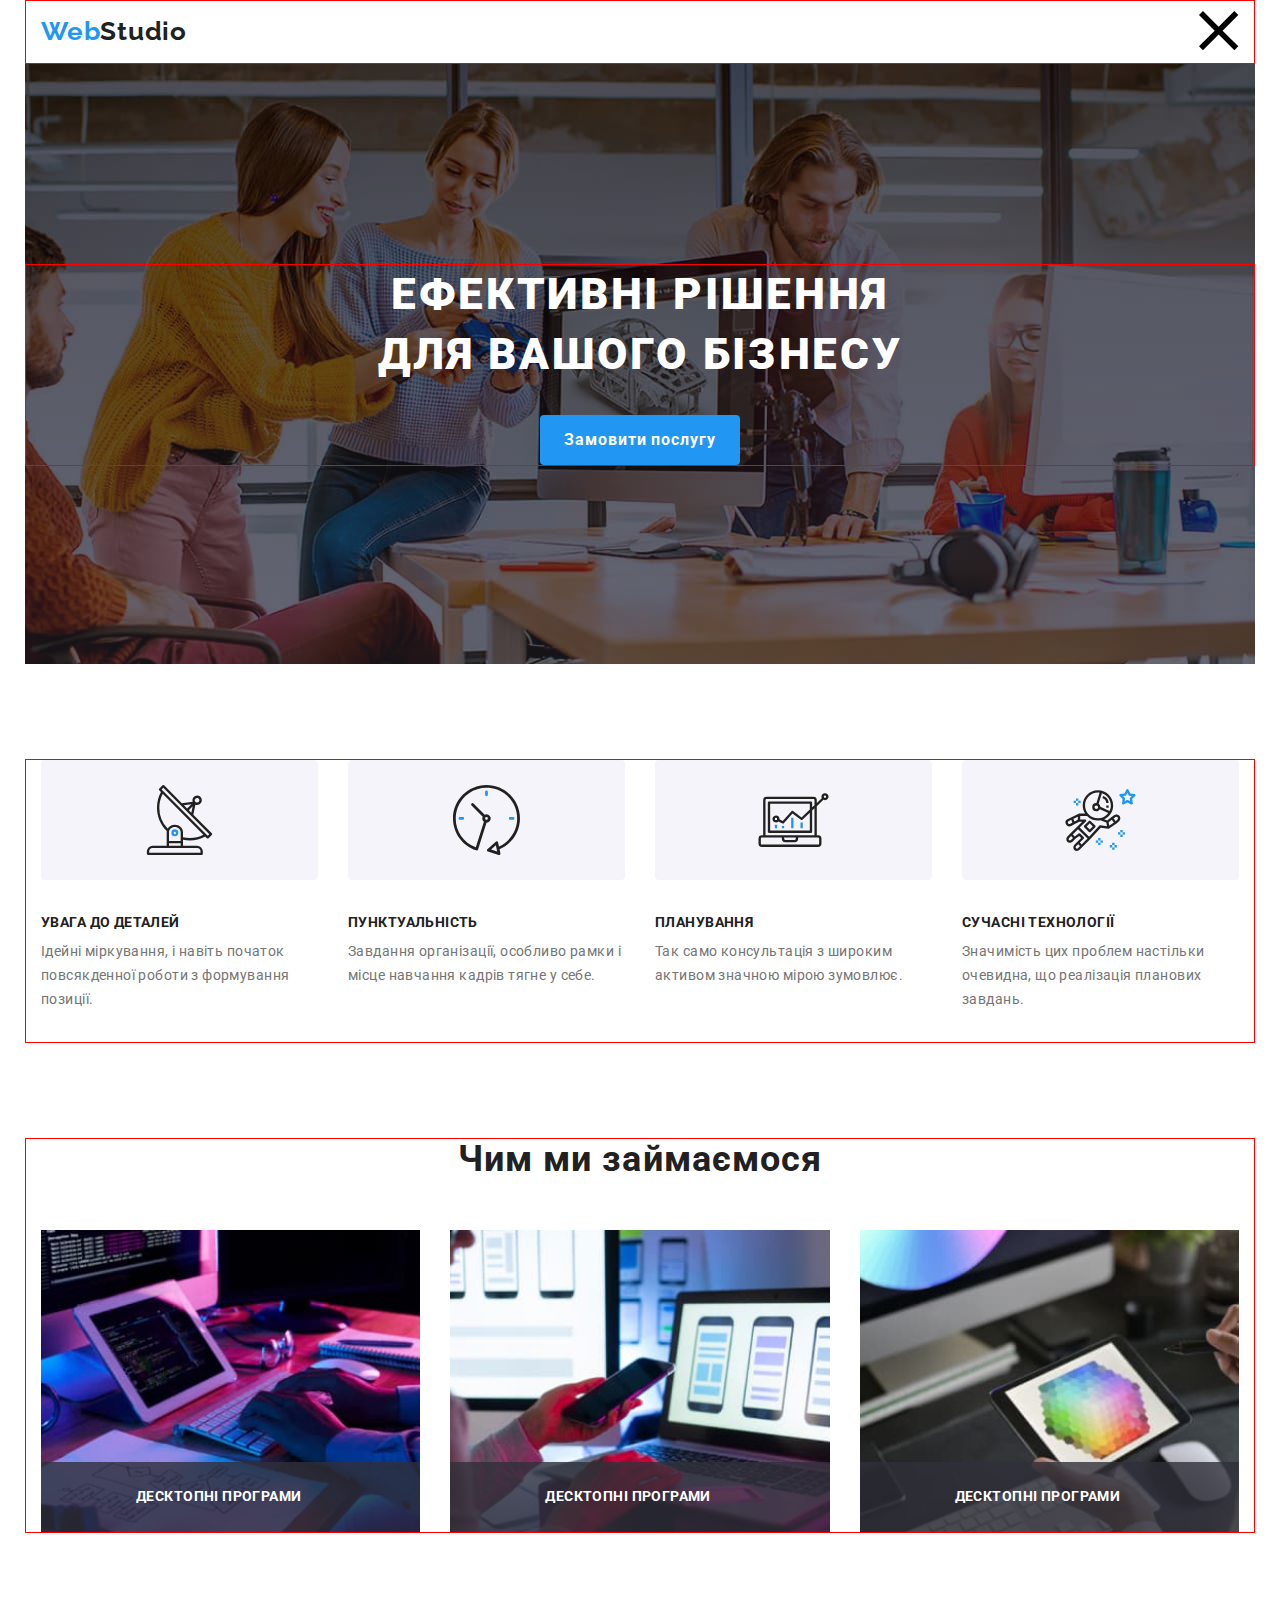
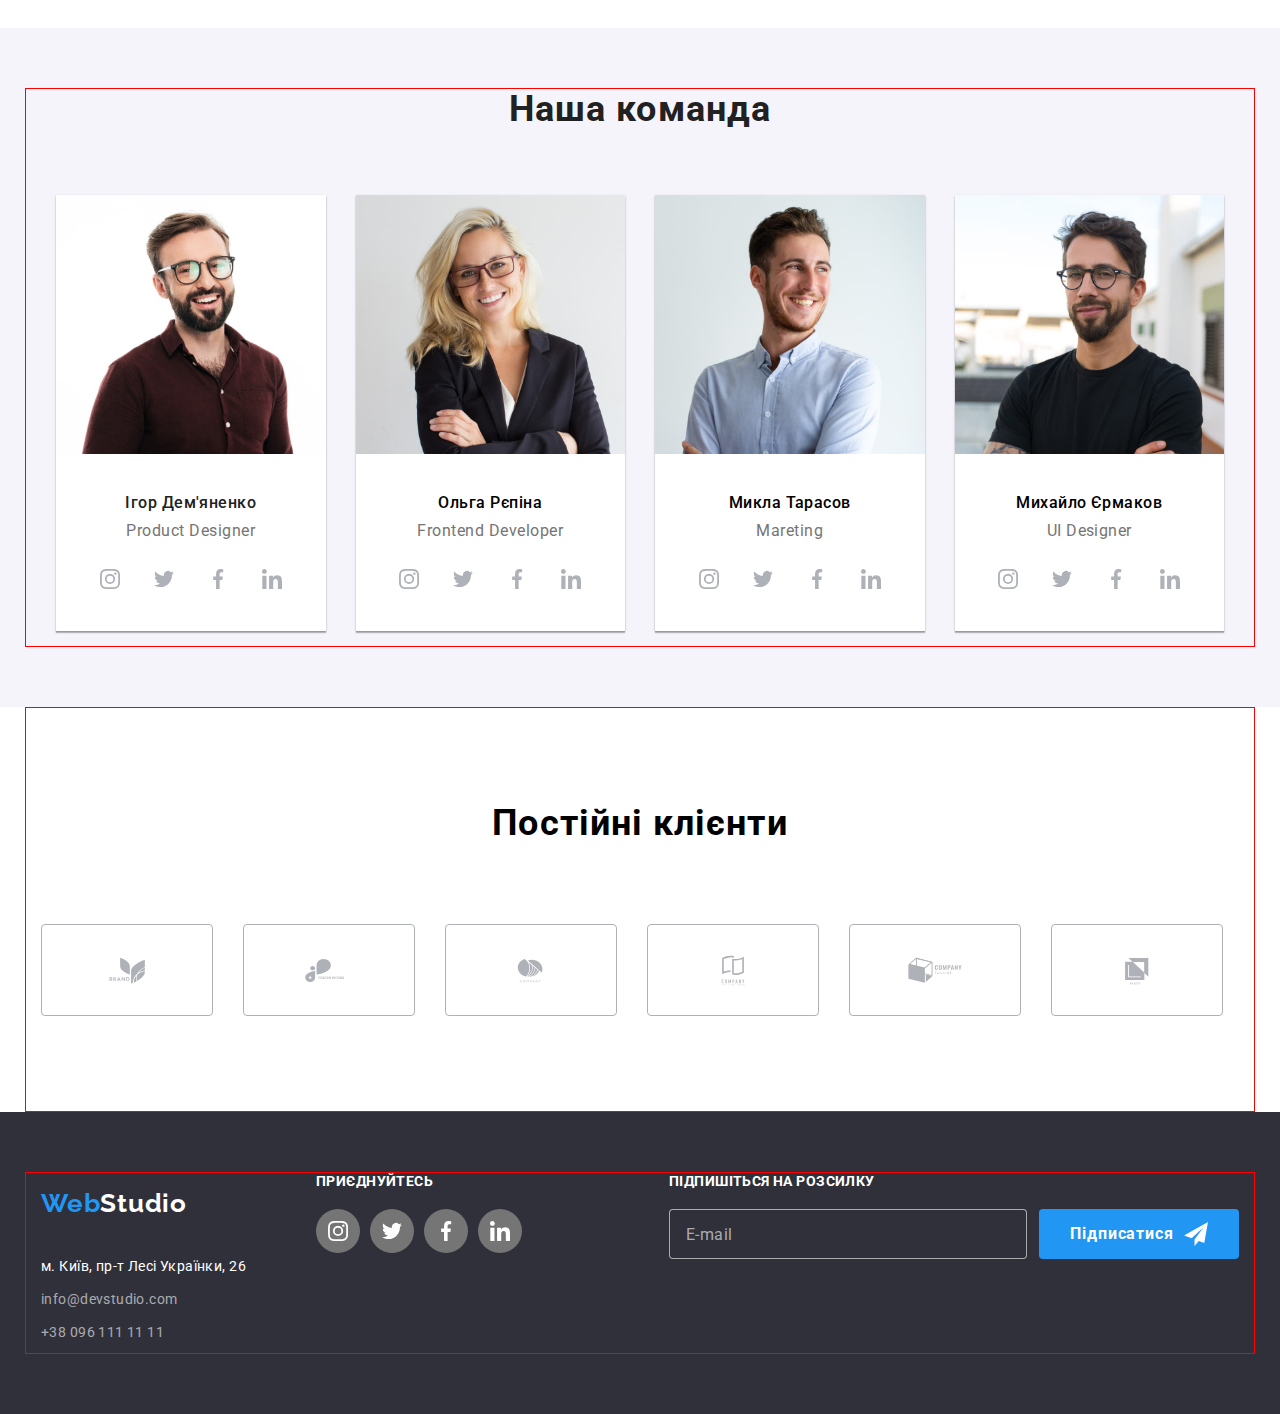
==== commit 54a55b49: "адаптивна верстка" ====
--- a/index.html
+++ b/index.html
@@ -15,31 +15,108 @@
         <!-- шапка сайту -->
         <header class="header">
             <div class="container main__nav">
-                <a href="/" class="logo logo__color-blue header__link">Web<span class="logo__color-black">Studio</span>
-                </a>
+                    <a href="/" class="logo logo__color-blue header__link">Web<span class="logo__color-black">Studio</span>
+                    </a>
+            
+                    <!-- навігація -->
+                    <!-- <nav class="navigation">
+                        <ul class="navigation-list">
+                            <li class="navigation-list__item">
+                                <a class="navigation-list__link current" href="./index.html">Студія</a>
+                            </li>
+
+                            <li class="navigation-list__item">
+                                <a class="navigation-list__link" href="./portfolio.html">Портфоліо</a>
+                            </li>
+
+                            <li class="navigation-list__item">
+                                <a class="navigation-list__link" href="">Контакти</a>
+                            </li>
+                        </ul> -->
+                        <button type="button" class="menu-button is-open" 
+                            aria-expanded="false"
+                            aria-controls="navigation-menu__mobile"
+                            data-menu-button> 
+
+                            <svg class="navigation-button__menu"
+                                width="40" 
+                                height="40"
+                                aria-label="перемикач мобільного меню">
+                                
+                                <use class="icon-cross" href="./images/sprite.svg#icon-cross"></use>
+                                <use class="icon-menu" href="./images/sprite.svg#icon-menu"></use>
+                            </svg>
+                        </button>
+
+                        <!-- navigation-menu__mobile -->
+                        <div class="navigation-menu__mobile" id="navigation-menu__mobile" data-menu>
+
+                            <nav class="navigation">
+                                <ul class="navigation-list">
+                                    <li class="navigation-list__item">
+                                        <a class="navigation-list__link current" href="./index.html">Студія</a>
+                                    </li>
         
-                <!-- навігація -->
-                <nav class="navigation">
-                    <ul class="navigation-list">
-                        <li class="navigation-list__item">
-                            <a class="navigation-list__link current" href="./index.html">Студія</a>
-                        </li>
-
-                        <li class="navigation-list__item">
-                            <a class="navigation-list__link" href="./portfolio.html">Портфоліо</a>
-                        </li>
-
-                        <li class="navigation-list__item">
-                            <a class="navigation-list__link" href="">Контакти</a>
-                        </li>
-                    </ul>
-                </nav>
+                                    <li class="navigation-list__item">
+                                        <a class="navigation-list__link" href="./portfolio.html">Портфоліо</a>
+                                    </li>
+        
+                                    <li class="navigation-list__item">
+                                        <a class="navigation-list__link" href="">Контакти</a>
+                                    </li>
+                                </ul>
+
+                                <ul class="contacts-list">
+                                    <li class="contacts-list__item">
+                                        <a class="contacts-list__link" href="tel:+380961111111">
+                                            <!-- <svg class="contacts-list__icon" 
+                                                width="16" 
+                                                height="12">
+                                                <use href="./images/sprite.svg#icon-envelope"></use>
+                                            </svg> -->
+                                            +38 096 111 11 11
+                                        </a>
+                                    </li>
+                
+                                    <li class="contacts-list__item">
+                                        <a class="contacts-list__link" href="mailto:info@devstudio.com">
+                                            <!-- <svg class="contacts-list__icon" 
+                                                width="12" 
+                                                height="16">
+                                                <use href="./images/sprite.svg#icon-smartphone"></use>
+                                            </svg> -->
+                                            info@devstudio.com
+                                        </a>
+                                    </li>
+                                </ul>
+
+                                <ul class="navigation-social__list">
+                                    <li class="navigation-social__item">
+                                        <a class="navigation-social__link" href="Instagram">Instagram</a>
+                                    </li>
+
+                                    <li class="navigation-social__item">
+                                        <a class="navigation-social__link" href="Twitter">Twitter</a>
+                                    </li>
+
+                                    <li class="navigation-social__item">
+                                        <a class="navigation-social__link" href="Facebook">Facebook</a>
+                                    </li>
+
+                                    <li class="navigation-social__item">
+                                        <a class="navigation-social__link" href="LinkedIn">LinkedIn</a>
+                                    </li>
+                                </ul>
+                            </nav>
+                        </div>
 
                 <!-- контакти -->
-                <ul class="contacts-list">
+                <!-- <ul class="contacts-list">
                     <li class="contacts-list__item">
                         <a class="contacts-list__link" href="mailto:info@devstudio.com">
-                            <svg class="contacts-list__icon" width="16" height="12">
+                            <svg class="contacts-list__icon" 
+                                width="16" 
+                                height="12">
                                 <use href="./images/sprite.svg#icon-envelope"></use>
                             </svg>info@devstudio.com
                         </a>
@@ -47,16 +124,18 @@
 
                     <li class="contacts-list__item">
                         <a class="contacts-list__link" href="tel:+380961111111">
-                            <svg class="contacts-list__icon" width="12" height="16">
+                            <svg class="contacts-list__icon" 
+                                width="12" 
+                                height="16">
                                 <use href="./images/sprite.svg#icon-smartphone"></use>
                             </svg>+38 096 111 11 11
                         </a>
                     </li>
-                </ul>
+                </ul> -->
             </div>
         </header>
+
         <main>
-
             <!-- секція герой -->
             <section class="hiro">
 
@@ -66,8 +145,10 @@
                     <div class="backdrop is-hidden" data-backdrop>
                         <div class="modal">
                             <button class="button-close" type="button" data-modal-close>
-                                <svg class="button-close__icon" width="18" height="18">
-                                    <use href="./images/sprite.svg#icon-close"></use>
+                                <svg class="button-close__icon" 
+                                    width="11" 
+                                    height="11">
+                                    <use href="./images/sprite.svg#icon-cross"></use>
                                 </svg>
                             </button>
                             <h2 class="modal-text">Залишіть свої дані, ми вам передзвонимо</h2>
@@ -76,11 +157,17 @@
                             <div class="form">
                                 <div class="form-fild">
                                     <label class="form-fild__label">
-                                        <input class="form-fild__input" type="text" name="name" placeholder=" " autofocus>
+                                        <input class="form-fild__input" 
+                                        type="text" 
+                                        name="name" 
+                                        placeholder=" " 
+                                        autofocus>
 
                                         <span class="form-fild__name">Ім'я</span> 
 
-                                        <svg class="form-fild__icon" width="18" height="18">
+                                        <svg class="form-fild__icon" 
+                                            width="18"
+                                            height="18">
                                             <use href="./images/sprite.svg#icon-person_mark"></use>
                                         </svg>
 
@@ -89,11 +176,17 @@
 
                                 <div class="form-fild">
                                     <label class="form-fild__label">
-                                        <input class="form-fild__input" type="text" name="name" placeholder=" " autofocus>
+                                        <input class="form-fild__input" 
+                                        type="text" 
+                                        name="name" 
+                                        placeholder=" " 
+                                        autofocus>
 
                                         <span class="form-fild__name">Телефон</span> 
 
-                                        <svg class="form-fild__icon" width="18" height="18">
+                                        <svg class="form-fild__icon" 
+                                            width="18" 
+                                            height="18">
                                             <use href="./images/sprite.svg#icon-phone_mark"></use>
                                         </svg>
 
@@ -102,11 +195,17 @@
 
                                 <div class="form-fild">
                                     <label class="form-fild__label">
-                                        <input class="form-fild__input" type="text" name="name" placeholder=" " autofocus>
+                                        <input class="form-fild__input" 
+                                        type="text" 
+                                        name="name" 
+                                        placeholder=" " 
+                                        autofocus>
 
                                         <span class="form-fild__name">Пошта</span> 
 
-                                        <svg class="form-fild__icon" width="18" height="18">
+                                        <svg class="form-fild__icon" 
+                                            width="18" 
+                                            height="18">
                                             <use href="./images/sprite.svg#icon-mail_mark"></use>
                                         </svg>
 
@@ -120,7 +219,10 @@
 
                                 <!-- кастомний checkbox -->
                                 <label class="freedom">
-                                    <input class="checkbox" type="checkbox" name="freedom">
+                                    <input class="checkbox" 
+                                    type="checkbox" 
+                                    name="freedom">
+
                                     <span>Погоджуюся з розсилкою та приймаю</span> 
                                     <a class="freedom__link-color">Умови договору</a>
                                 </label>
@@ -140,34 +242,42 @@
                 <div class="container">
                     <ul class="innovations-list">
                         <li class="innovations-list__item">
-                            <svg class="innovations-list__icon" width="70" height="70">
+                            <svg class="innovations-list__icon" 
+                                width="70" 
+                                height="70">
                                 <use href="./images/sprite.svg#icon-antenna"></use>
                             </svg>
-                            <h2 class="innovations-list__title color__title">Увага до деталей</h2>
+                            <h2 class="innovations-list__title color__title">УВАГА ДО ДЕТАЛЕЙ</h2>
                             <p class="innovations-list__text">Ідейні міркування, і навіть початок повсякденної роботи з формування позиції.</p>
                         </li>
 
                         <li class="innovations-list__item">
-                            <svg class="innovations-list__icon" width="70" height="70">
+                            <svg class="innovations-list__icon" 
+                                width="70" 
+                                height="70">
                                 <use href="./images/sprite.svg#icon-clock"></use>
                             </svg>
-                            <h2 class="innovations-list__title color__title">Пунктуальність</h2>
+                            <h2 class="innovations-list__title color__title">ПУНКТУАЛЬНІСТЬ</h2>
                             <p class="innovations-list__text">Завдання організації, особливо рамки і місце навчання кадрів тягне у себе.</p>
                         </li>
 
                         <li class="innovations-list__item">
-                            <svg class="innovations-list__icon" width="70" height="70">
+                            <svg class="innovations-list__icon" 
+                                width="70" 
+                                height="70">
                                 <use href="./images/sprite.svg#icon-diagram"></use>
                             </svg>
-                            <h2 class="innovations-list__title color__title">Планування</h2>
+                            <h2 class="innovations-list__title color__title">ПЛАНУВАННЯ</h2>
                             <p class="innovations-list__text">Так само консультація з широким активом значною мірою зумовлює.</p>
                         </li>
 
                         <li class="innovations-list__item">
-                            <svg class="innovations-list__icon" width="70" height="70">
+                            <svg class="innovations-list__icon" 
+                                width="70" 
+                                height="70">
                                 <use href="./images/sprite.svg#icon-astronaut"></use>
                             </svg>
-                            <h2 class="innovations-list__title color__title">Сучасні технології</h2>
+                            <h2 class="innovations-list__title color__title">СУЧАСНІ ТЕХНОЛОГІЇ</h2>
                             <p class="innovations-list__text">Значимість цих проблем настільки очевидна, що реалізація планових завдань.</p>
                         </li>
                     </ul>
@@ -217,7 +327,9 @@
                             <ul class="social-networks">
                                 <li class="social-networks__list">
                                     <a class="social-networks__link" href="">
-                                        <svg class="social-networks__icon" width="20" height="20">
+                                        <svg class="social-networks__icon" 
+                                            width="20" 
+                                            height="20">
                                             <use href="./images/sprite.svg#icon-instagram"></use>
                                         </svg>
                                     </a>
@@ -225,7 +337,9 @@
                 
                                 <li class="social-networks__list">
                                     <a class="social-networks__link" href="">
-                                        <svg class="social-networks__icon" width="20" height="20">
+                                        <svg class="social-networks__icon" 
+                                            width="20" 
+                                            height="20">
                                             <use href="./images/sprite.svg#icon-twitter"></use>
                                         </svg>
                                     </a>
@@ -233,7 +347,9 @@
 
                                 <li class="social-networks__list">
                                     <a class="social-networks__link" href="">
-                                        <svg class="social-networks__icon" width="20" height="20">
+                                        <svg class="social-networks__icon" 
+                                            width="20" 
+                                            height="20">
                                             <use href="./images/sprite.svg#icon-facebook"></use>
                                         </svg>
                                     </a>
@@ -241,7 +357,9 @@
 
                                 <li class="social-networks__list">
                                     <a class="social-networks__link" href="">
-                                        <svg class="social-networks__icon" width="20" height="20">
+                                        <svg class="social-networks__icon" 
+                                            width="20" 
+                                            height="20">
                                             <use href="./images/sprite.svg#icon-linkedin"></use>
                                         </svg>
                                     </a>
@@ -258,7 +376,9 @@
                             <ul class="social-networks">
                                 <li class="social-networks__list">
                                     <a class="social-networks__link" href="">
-                                        <svg class="social-networks__icon" width="20" height="20">
+                                        <svg class="social-networks__icon" 
+                                            width="20" 
+                                            height="20">
                                             <use href="./images/sprite.svg#icon-instagram"></use>
                                         </svg>
                                     </a>
@@ -266,7 +386,9 @@
                 
                                 <li class="social-networks__list">
                                     <a class="social-networks__link" href="">
-                                        <svg class="social-networks__icon" width="20" height="20">
+                                        <svg class="social-networks__icon" 
+                                            width="20" 
+                                            height="20">
                                             <use href="./images/sprite.svg#icon-twitter"></use>
                                         </svg>
                                     </a>
@@ -274,7 +396,9 @@
 
                                 <li class="social-networks__list">
                                     <a class="social-networks__link" href="">
-                                        <svg class="social-networks__icon" width="20" height="20">
+                                        <svg class="social-networks__icon" 
+                                            width="20" 
+                                            height="20">
                                             <use href="./images/sprite.svg#icon-facebook"></use>
                                         </svg>
                                     </a>
@@ -282,7 +406,9 @@
 
                                 <li class="social-networks__list">
                                     <a class="social-networks__link" href="">
-                                        <svg class="social-networks__icon" width="20" height="20">
+                                        <svg class="social-networks__icon" 
+                                            width="20" 
+                                            height="20">
                                             <use href="./images/sprite.svg#icon-linkedin"></use>
                                         </svg>
                                     </a>
@@ -299,7 +425,9 @@
                             <ul class="social-networks">
                                 <li class="social-networks__list">
                                     <a class="social-networks__link" href="">
-                                        <svg class="social-networks__icon" width="20" height="20">
+                                        <svg class="social-networks__icon" 
+                                            width="20" 
+                                            height="20">
                                             <use href="./images/sprite.svg#icon-instagram"></use>
                                         </svg>
                                     </a>
@@ -307,7 +435,9 @@
                 
                                 <li class="social-networks__list">
                                     <a class="social-networks__link" href="">
-                                        <svg class="social-networks__icon" width="20" height="20">
+                                        <svg class="social-networks__icon" 
+                                            width="20" 
+                                            height="20">
                                             <use href="./images/sprite.svg#icon-twitter"></use>
                                         </svg>
                                     </a>
@@ -315,7 +445,9 @@
 
                                 <li class="social-networks__list">
                                     <a class="social-networks__link" href="">
-                                        <svg class="social-networks__icon" width="20" height="20">
+                                        <svg class="social-networks__icon" 
+                                            width="20" 
+                                            height="20">
                                             <use href="./images/sprite.svg#icon-facebook"></use>
                                         </svg>
                                     </a>
@@ -323,7 +455,9 @@
 
                                 <li class="social-networks__list">
                                     <a class="social-networks__link" href="">
-                                        <svg class="social-networks__icon" width="20" height="20">
+                                        <svg class="social-networks__icon" 
+                                            width="20" 
+                                            height="20">
                                             <use href="./images/sprite.svg#icon-linkedin"></use>
                                         </svg>
                                     </a>
@@ -340,7 +474,9 @@
                             <ul class="social-networks">
                                 <li class="social-networks__list">
                                     <a class="social-networks__link" href="">
-                                        <svg class="social-networks__icon" width="20" height="20">
+                                        <svg class="social-networks__icon" 
+                                            width="20" 
+                                            height="20">
                                             <use href="./images/sprite.svg#icon-instagram"></use>
                                         </svg>
                                     </a>
@@ -348,7 +484,9 @@
                 
                                 <li class="social-networks__list">
                                     <a class="social-networks__link" href="">
-                                        <svg class="social-networks__icon" width="20" height="20">
+                                        <svg class="social-networks__icon" 
+                                            width="20" 
+                                            height="20">
                                             <use href="./images/sprite.svg#icon-twitter"></use>
                                         </svg>
                                     </a>
@@ -356,7 +494,9 @@
 
                                 <li class="social-networks__list">
                                     <a class="social-networks__link" href="">
-                                        <svg class="social-networks__icon" width="20" height="20">
+                                        <svg class="social-networks__icon" 
+                                            width="20" 
+                                            height="20">
                                             <use href="./images/sprite.svg#icon-facebook"></use>
                                         </svg>
                                     </a>
@@ -364,7 +504,9 @@
 
                                 <li class="social-networks__list">
                                     <a class="social-networks__link" href="">
-                                        <svg class="social-networks__icon" width="20" height="20">
+                                        <svg class="social-networks__icon" 
+                                            width="20" 
+                                            height="20">
                                             <use href="./images/sprite.svg#icon-linkedin"></use>
                                         </svg>
                                     </a>
@@ -382,15 +524,10 @@
                     <ul class="clients-list">
                         <li class="clients-list__item">
                             <a class="clients-list__link" href="">
-                                <svg class="clients-list__icon" width="106" height="60">
-                                    <use href="./images/sprite.svg#icon-company"></use>
-                                </svg>
-                            </a>
-                        </li>
-
-                        <li class="clients-list__item">
-                            <a class="clients-list__link" href="">
-                                <svg class="clients-list__icon" width="106" height="60">
+                                <svg class="clients-list__icon" 
+                                    
+                                    width="106" 
+                                    height="60">
                                     <use href="./images/sprite.svg#icon-company1"></use>
                                 </svg>
                             </a>
@@ -398,7 +535,10 @@
 
                         <li class="clients-list__item">
                             <a class="clients-list__link" href="">
-                                <svg class="clients-list__icon" width="106" height="60">
+                                <svg class="clients-list__icon" 
+                                    
+                                    width="106" 
+                                    height="60">
                                     <use href="./images/sprite.svg#icon-company2"></use>
                                 </svg>
                             </a>
@@ -406,7 +546,10 @@
 
                         <li class="clients-list__item">
                             <a class="clients-list__link" href="">
-                                <svg class="clients-list__icon" width="106" height="60">
+                                <svg class="clients-list__icon" 
+                                    
+                                    width="106" 
+                                    height="60">
                                     <use href="./images/sprite.svg#icon-company3"></use>
                                 </svg>
                             </a>
@@ -414,7 +557,10 @@
 
                         <li class="clients-list__item">
                             <a class="clients-list__link" href="">
-                                <svg class="clients-list__icon" width="106" height="60">
+                                <svg class="clients-list__icon" 
+                                    
+                                    width="106" 
+                                     height="60">
                                     <use href="./images/sprite.svg#icon-company4"></use>
                                 </svg>
                             </a>
@@ -422,8 +568,22 @@
 
                         <li class="clients-list__item">
                             <a class="clients-list__link" href="">
-                                <svg class="clients-list__icon" width="106" height="60">
+                                <svg class="clients-list__icon" 
+                                    
+                                    width="106" 
+                                    height="60">
                                     <use href="./images/sprite.svg#icon-company5"></use>
+                                </svg>
+                            </a>
+                        </li>
+
+                        <li class="clients-list__item">
+                            <a class="clients-list__link" href="">
+                                <svg class="clients-list__icon" 
+                                    
+                                    width="106" 
+                                    height="60">
+                                    <use href="./images/sprite.svg#icon-company6"></use>
                                 </svg>
                             </a>
                         </li>
@@ -436,59 +596,69 @@
         <footer class="footer">
             <div class="container positioning">
 
-                <div class="footer-contacts">
-                    <a class="logo logo__color-blue footer-contacts__link" href="/">Web<span class="logo__color-white">Studio</span></a>
-                    <div class="container-address">
-                        <address class="address">
-                            м. Київ, пр-т Лесі Українки, 26
-                        </address>
-                        <ul class="footer-list">
-                            <li class="footer-list__item">
-                                <a class="footer-list__link" href="mailto:info@devstudio.com">info@devstudio.com</a>
+                <div class="wrapper">
+                    <div class="footer-contacts">
+                        <a class="logo logo__color-blue footer-contacts__link" href="/">Web<span class="logo__color-white">Studio</span></a>
+                        <div class="container-address">
+                            <address class="address">
+                                м. Київ, пр-т Лесі Українки, 26
+                            </address>
+                            <ul class="footer-list">
+                                <li class="footer-list__item">
+                                    <a class="footer-list__link" href="mailto:info@devstudio.com">info@devstudio.com</a>
+                                </li>
+                                <li class="footer-list__item">
+                                    <a class="footer-list__link" href="tel:+380961111111">+38 096 111 11 11</a>
+                                </li>
+                            </ul>
+                        </div>
+                    </div>
+
+                    <!-- ком,юніті  -->
+                    <div class="community">
+                        <h3 class="community-title">приєднуйтесь</h3>
+                        <ul class="community-item">
+                            <li class="community-item__list">
+                                <a class="community-item__link" href="">
+                                    <svg class="community-item__icon" 
+                                        width="20" 
+                                        height="20">
+                                        <use href="./images/sprite.svg#icon-instagram"></use>
+                                    </svg>
+                                </a>
                             </li>
-                            <li class="footer-list__item">
-                                <a class="footer-list__link" href="tel:+380961111111">+38 096 111 11 11</a>
+
+                            <li class="community-item__list">
+                                <a class="community-item__link" href="">
+                                    <svg class="community-item__icon" 
+                                        width="20" 
+                                        height="20">
+                                        <use href="./images/sprite.svg#icon-twitter"></use>
+                                    </svg>
+                                </a>
+                            </li>
+
+                            <li class="community-item__list">
+                                <a class="community-item__link" href="">
+                                    <svg class="community-item__icon" 
+                                        width="20" 
+                                        height="20">
+                                        <use href="./images/sprite.svg#icon-facebook"></use>
+                                    </svg>
+                                </a>
+                            </li>
+
+                            <li class="community-item__list">
+                                <a class="community-item__link" href="">
+                                    <svg class="community-item__icon" 
+                                        width="20" 
+                                        height="20">
+                                        <use href="./images/sprite.svg#icon-linkedin"></use>
+                                    </svg>
+                                </a>
                             </li>
                         </ul>
                     </div>
-                </div>
-
-                <!-- ком,юніті  -->
-                <div class="community">
-                    <h3 class="community-title">приєднуйтесь</h3>
-                    <ul class="community-item">
-                        <li class="community-item__list">
-                            <a class="community-item__link" href="">
-                                <svg class="community-item__icon" width="20" height="20">
-                                    <use href="./images/sprite.svg#icon-instagram"></use>
-                                </svg>
-                            </a>
-                        </li>
-
-                        <li class="community-item__list">
-                            <a class="community-item__link" href="">
-                                <svg class="community-item__icon" width="20" height="20">
-                                    <use href="./images/sprite.svg#icon-twitter"></use>
-                                </svg>
-                            </a>
-                        </li>
-
-                        <li class="community-item__list">
-                            <a class="community-item__link" href="">
-                                <svg class="community-item__icon" width="20" height="20">
-                                    <use href="./images/sprite.svg#icon-facebook"></use>
-                                </svg>
-                            </a>
-                        </li>
-
-                        <li class="community-item__list">
-                            <a class="community-item__link" href="">
-                                <svg class="community-item__icon" width="20" height="20">
-                                    <use href="./images/sprite.svg#icon-linkedin"></use>
-                                </svg>
-                            </a>
-                        </li>
-                    </ul>
                 </div>
 
                 <!-- підписка -->
@@ -496,11 +666,16 @@
                     <h3 class="subscribe__title community-title">Підпишіться на розсилку</h3>
                     <div class="subscribe__box">
                         <form class="subscribe__form">
-                            <input type="email" name="mail" placeholder="E-mail">
+                            <input 
+                            type="email" 
+                            name="mail" 
+                            placeholder="E-mail">
                         </form>
                         <button type="button">
                             Підписатися
-                            <svg class="button__icon" width="24" height="24">
+                            <svg class="button__icon" 
+                                width="24" 
+                                height="24">
                                 <use href="./images/sprite.svg#icon-airplane"></use>
                             </svg>
                         </button>
@@ -510,21 +685,8 @@
             </div>
         </footer>
 
-        <script>
-            const refs = {
-                openModalBtn: document.querySelector("[data-modal-open]"),
-                closeModalBtn: document.querySelector("[data-modal-close]"),
-                backdrop: document.querySelector("[data-backdrop]"),
-            };
-
-            refs.openModalBtn.addEventListener("click", toggleModal);
-            refs.closeModalBtn.addEventListener("click", toggleModal);
-
-            refs.backdrop.addEventListener("click", logBackdropClick);
-
-            function toggleModal() {
-                refs.backdrop.classList.toggle("is-hidden");
-            }
-        </script>
+        <script defer src="js/modal.js"></script>
+        <script defer src="js/mobile-menu.js"></script>
+        
     </body>
 </html>--- a/css/main.min.css
+++ b/css/main.min.css
@@ -1 +1 @@
-.overlay-box,.form-fild__name,.modal,.navigation-list__link::after{-webkit-transition:-webkit-transform 250ms cubic-bezier(0.4, 0, 0.2, 1);transition:-webkit-transform 250ms cubic-bezier(0.4, 0, 0.2, 1);transition:transform 250ms cubic-bezier(0.4, 0, 0.2, 1);transition:transform 250ms cubic-bezier(0.4, 0, 0.2, 1), -webkit-transform 250ms cubic-bezier(0.4, 0, 0.2, 1)}html{-webkit-box-sizing:border-box;box-sizing:border-box}*,::before,::after{-webkit-box-sizing:inherit;box-sizing:inherit;list-style:none;text-decoration:none;margin:0;padding:0}body{font-family:roboto,sans-serif}.color__title{color:#212121}.card-set__title,.projects__title{display:none}.container{margin-left:auto;margin-right:auto;width:1230px;padding-left:15px;padding-right:15px}.main__nav{display:-webkit-box;display:-ms-flexbox;display:flex;-webkit-box-align:center;-ms-flex-align:center;align-items:center}.logo{font-family:raleway,sans-serif;font-weight:700;font-size:26px;letter-spacing:.03em}.logo__color-blue{color:#2196f3}.logo__color-black{color:#212121}.logo__color-white,.address{color:#fff}.button-send,.hiro-button,.subscribe__box button{font-weight:700;font-size:16px;line-height:1.9;letter-spacing:.06em;color:#fff;background-color:#2196f3;cursor:pointer;width:200px;height:50px;border-radius:4px;border:rgba(0,0,0,0);padding-top:10px;padding-bottom:10px}.navigation-list{display:-webkit-box;display:-ms-flexbox;display:flex;margin-left:93px}.navigation-list__item{color:#2196f3}.navigation-list__item:not(:last-child){margin-right:50px}.navigation-list__link{display:inline-block;font-weight:500;font-size:14px;letter-spacing:.02em;position:relative;color:#212121;padding-top:50px;padding-bottom:50px;-webkit-transition:color 250ms cubic-bezier(0.4, 0, 0.2, 1);transition:color 250ms cubic-bezier(0.4, 0, 0.2, 1)}.navigation-list__link:hover,.navigation-list__link:focus{color:#2196f3;cursor:pointer}.navigation-list__link::after{content:"";background-color:#2196f3;display:block;position:absolute;left:0;bottom:0;width:100%;height:4px;border-radius:2px;-webkit-transform:scaleX(0);transform:scaleX(0)}.navigation-list__link:hover::after{-webkit-transform:scaleX(1);transform:scaleX(1)}.current{color:#2196f3}.contacts-list{display:-webkit-box;display:-ms-flexbox;display:flex;margin-left:auto}.contacts-list .contacts-list__item+.contacts-list__item{margin-left:50px}.contacts-list__link{display:-webkit-inline-box;display:-ms-inline-flexbox;display:inline-flex;-webkit-box-align:center;-ms-flex-align:center;align-items:center;text-decoration:none;font-weight:500;font-size:14px;letter-spacing:.02em;color:#757575;padding-top:50px;padding-bottom:50px}.contacts-list__link:hover,.contacts-list__link:focus{color:#2196f3;cursor:pointer}.contacts-list__icon{fill:currentColor;margin-right:10px}.backdrop{position:fixed;top:0;left:0;width:100%;height:100%;z-index:1;background-color:rgba(0,0,0,.2);-webkit-transition:opacity 250ms cubic-bezier(0.4, 0, 0.2, 1);transition:opacity 250ms cubic-bezier(0.4, 0, 0.2, 1)}.backdrop.is-hidden{opacity:0;pointer-events:none}.backdrop.is-hidden .modal{-webkit-transform:translate(-50%, -50%) scale(1.1);transform:translate(-50%, -50%) scale(1.1)}.modal{position:absolute;top:50%;left:50%;-webkit-transform:translate(-50%, -50%) scale(1);transform:translate(-50%, -50%) scale(1);width:528px;height:581px;border-radius:4px;padding:40px;-webkit-box-shadow:0 2px 1px 0 rgba(0,0,0,.2),0 1px 1px 0 rgba(0,0,0,.14),0 1px 3px 0 rgba(0,0,0,.12);box-shadow:0 2px 1px 0 rgba(0,0,0,.2),0 1px 1px 0 rgba(0,0,0,.14),0 1px 3px 0 rgba(0,0,0,.12);background-color:#fff}.button-close{position:absolute;top:-8px;right:-8px;padding:5px;cursor:pointer;border-radius:100%;border:1px solid;border-color:#757575;background-color:#fff;-webkit-transition:border-color 250ms cubic-bezier(0.4, 0, 0.2, 1);transition:border-color 250ms cubic-bezier(0.4, 0, 0.2, 1)}.button-close:hover{border-color:#2196f3}.button-close__icon{fill:#212121;display:-webkit-box;display:-ms-flexbox;display:flex;-webkit-box-align:center;-ms-flex-align:center;align-items:center;-webkit-box-pack:center;-ms-flex-pack:center;justify-content:center;-webkit-transition:fill 250ms cubic-bezier(0.4, 0, 0.2, 1),-webkit-transform 250ms cubic-bezier(0.4, 0, 0.2, 1);transition:fill 250ms cubic-bezier(0.4, 0, 0.2, 1),-webkit-transform 250ms cubic-bezier(0.4, 0, 0.2, 1);transition:fill 250ms cubic-bezier(0.4, 0, 0.2, 1),transform 250ms cubic-bezier(0.4, 0, 0.2, 1);transition:fill 250ms cubic-bezier(0.4, 0, 0.2, 1),transform 250ms cubic-bezier(0.4, 0, 0.2, 1),-webkit-transform 250ms cubic-bezier(0.4, 0, 0.2, 1)}.button-close:hover>.button-close__icon{fill:#2196f3;-webkit-transform:scale(1.2);transform:scale(1.2)}.modal-text{color:#212121;font-weight:700;font-size:20px;letter-spacing:.3em;margin-bottom:12px}.form{margin-bottom:30px}.form-fild{display:-webkit-box;display:-ms-flexbox;display:flex;-webkit-box-orient:vertical;-webkit-box-direction:normal;-ms-flex-direction:column;flex-direction:column;text-align:start;margin-bottom:10px}.form-fild__label{position:relative;font-weight:400;font-size:12px;letter-spacing:.01em}.form-fild__name{position:absolute;top:17px;left:42px;color:#757575}.form-fild__input{margin-top:4px;margin-bottom:10px;padding:11px 42px;width:100%;outline:none;border-radius:4px;border:1px solid rgba(33,33,33,.2);-webkit-transition:border 250ms cubic-bezier(0.4, 0, 0.2, 1);transition:border 250ms cubic-bezier(0.4, 0, 0.2, 1)}.form-fild__input:hover,.form-fild__input:focus{border:1px solid #2196f3}.form-fild__icon{position:absolute;top:16px;left:12px;-webkit-transition:fill 250ms cubic-bezier(0.4, 0, 0.2, 1);transition:fill 250ms cubic-bezier(0.4, 0, 0.2, 1)}.form-fild__input:focus~.form-fild__icon{fill:#2196f3}.form-fild__input:not(:-moz-placeholder-shown)+.form-fild__name{transform:translate(-40px, -27px);color:#2196f3}.form-fild__input:not(:-ms-input-placeholder)+.form-fild__name{transform:translate(-40px, -27px);color:#2196f3}.form-fild__input:focus+.form-fild__name,.form-fild__input:not(:placeholder-shown)+.form-fild__name{-webkit-transform:translate(-40px, -27px);transform:translate(-40px, -27px);color:#2196f3}.form-fild textarea{outline:none;font-weight:400;font-size:12px;letter-spacing:.01em;width:448px;height:120px;resize:none;margin-bottom:20px;padding:16px;border-radius:4px;border:1px solid rgba(33,33,33,.2);-webkit-transition:border 250ms cubic-bezier(0.4, 0, 0.2, 1);transition:border 250ms cubic-bezier(0.4, 0, 0.2, 1)}.form-fild textarea:hover,.form-fild textarea:focus{border:1px solid #2196f3}.form-fild__comment{margin-bottom:4px;font-weight:400;font-size:12px;letter-spacing:.01em;color:#757575}.freedom{font-weight:400;font-size:14px;letter-spacing:.03em;line-height:1.7;display:-webkit-inline-box;display:-ms-inline-flexbox;display:inline-flex;-webkit-box-align:center;-ms-flex-align:center;align-items:center;color:#757575}.freedom span{margin-right:4px}.freedom__link-color{color:#2196f3;text-decoration:underline;cursor:pointer}.checkbox{display:inline-block;width:16px;height:15px;border-radius:2px;border:2px solid #212121;-webkit-appearance:none;-moz-appearance:none;appearance:none;margin-right:4px}.checkbox:checked{background-color:#2196f3;border-color:#2196f3;background-image:url(../images/icon_check.svg);background-repeat:no-repeat;background-size:contain;background-position:center}.button-send{display:inline-block;-webkit-transition:-webkit-box-shadow 250ms cubic-bezier(0.4, 0, 0.2, 1);transition:-webkit-box-shadow 250ms cubic-bezier(0.4, 0, 0.2, 1);transition:box-shadow 250ms cubic-bezier(0.4, 0, 0.2, 1);transition:box-shadow 250ms cubic-bezier(0.4, 0, 0.2, 1), -webkit-box-shadow 250ms cubic-bezier(0.4, 0, 0.2, 1)}.button-send:hover{-webkit-box-shadow:0 4px 4px 0 rgba(0,0,0,.25);box-shadow:0 4px 4px 0 rgba(0,0,0,.25)}.social-networks{display:-webkit-inline-box;display:-ms-inline-flexbox;display:inline-flex;margin-bottom:30px}.social-networks__list{color:#afb1b8;background-color:#fff;display:-webkit-inline-box;display:-ms-inline-flexbox;display:inline-flex;-webkit-box-pack:center;-ms-flex-pack:center;justify-content:center;-webkit-box-align:center;-ms-flex-align:center;align-items:center;width:44px;height:44px;border-radius:50%;-webkit-transition:background-color 250ms cubic-bezier(0.4, 0, 0.2, 1);transition:background-color 250ms cubic-bezier(0.4, 0, 0.2, 1)}.social-networks__list:hover{background-color:#2196f3;fill:#fff}.social-networks__list+.social-networks__list{margin-left:10px}.social-networks__link{display:-webkit-box;display:-ms-flexbox;display:flex;fill:#afb1b8;padding:12px;-webkit-transition:fill 250ms cubic-bezier(0.4, 0, 0.2, 1);transition:fill 250ms cubic-bezier(0.4, 0, 0.2, 1)}.social-networks__link:hover{fill:#fff}.social-netvorks__icon{-webkit-box-align:center;-ms-flex-align:center;align-items:center}.community-title{color:#fff;font-weight:700;font-size:14px;letter-spacing:.03em;text-transform:uppercase;margin-bottom:20px}.community-item{display:-webkit-inline-box;display:-ms-inline-flexbox;display:inline-flex}.community-item__list{display:-webkit-inline-box;display:-ms-inline-flexbox;display:inline-flex;-webkit-box-align:center;-ms-flex-align:center;align-items:center;-webkit-box-pack:center;-ms-flex-pack:center;justify-content:center;background-color:#757575;width:44px;height:44px;border-radius:50%;cursor:pointer;-webkit-transition:background-color 250ms cubic-bezier(0.4, 0, 0.2, 1);transition:background-color 250ms cubic-bezier(0.4, 0, 0.2, 1)}.community-item__list:hover{background-color:#2196f3}.community-item__list+.community-item__list{margin-left:10px}.community-item__icon{display:block;fill:#fff}.subscribe{margin-left:93px}.subscribe__title{margin-bottom:20px;font-weight:700;font-size:14px;letter-spacing:.03em}.subscribe__box{display:-webkit-box;display:-ms-flexbox;display:flex;-webkit-box-orient:horizontal;-webkit-box-direction:normal;-ms-flex-direction:row;flex-direction:row}.subscribe__form{margin-right:12px}.subscribe__form input{width:358px;height:50px;padding:15px 16px;background-color:#2f303a;caret-color:#fff;color:#fff;border:1px solid rgba(255,255,255,.6);border-radius:4px}.subscribe__form input::-webkit-input-placeholder{line-height:1.2;font-weight:400;font-size:16px;letter-spacing:.03em;color:rgba(255,255,255,.6)}.subscribe__form input::-moz-placeholder{line-height:1.2;font-weight:400;font-size:16px;letter-spacing:.03em;color:rgba(255,255,255,.6)}.subscribe__form input:-ms-input-placeholder{line-height:1.2;font-weight:400;font-size:16px;letter-spacing:.03em;color:rgba(255,255,255,.6)}.subscribe__form input::-ms-input-placeholder{line-height:1.2;font-weight:400;font-size:16px;letter-spacing:.03em;color:rgba(255,255,255,.6)}.subscribe__form input::placeholder{line-height:1.2;font-weight:400;font-size:16px;letter-spacing:.03em;color:rgba(255,255,255,.6)}.subscribe button{display:-webkit-inline-box;display:-ms-inline-flexbox;display:inline-flex;-webkit-box-align:center;-ms-flex-align:center;align-items:center;-webkit-box-pack:center;-ms-flex-pack:center;justify-content:center}.button__icon{margin-left:10px;top:50%}.card-list{display:-webkit-box;display:-ms-flexbox;display:flex;-ms-flex-wrap:wrap;flex-wrap:wrap;margin-top:-30px;margin-left:-30px}.card-list__item{border:1px solid #eee;margin-top:30px;margin-left:30px;-ms-flex-preferred-size:calc(33.3333333333% - 30px);flex-basis:calc(33.3333333333% - 30px)}.card-list__item:hover{-webkit-box-shadow:1px 4px 6px 0 rgba(0,0,0,.16),0 4px 4px 0 rgba(0,0,0,.06),0 1px 1px 0 rgba(0,0,0,.12);box-shadow:1px 4px 6px 0 rgba(0,0,0,.16),0 4px 4px 0 rgba(0,0,0,.06),0 1px 1px 0 rgba(0,0,0,.12)}.card-text__primary{color:#212121;font-weight:700;font-size:18px;letter-spacing:.06em;line-height:2}.card-text__secondary{color:#757575;font-weight:400;font-size:16px;letter-spacing:.03em;line-height:1.9}.card-list__thumb{display:block;position:relative;overflow:hidden}.card-list__picture{display:block;width:100%}.overlay-box{position:absolute;top:0;left:0;width:100%;height:100%;background-color:#2196f3;-webkit-transform:translateY(100%);transform:translateY(100%)}.card-list__item--product:hover .overlay-box{-webkit-transform:translateY(0);transform:translateY(0);-webkit-box-shadow:1px 4px 6px 0 rgba(0,0,0,.16),0 4px 4px 0 rgba(0,0,0,.06),0 1px 1px 0 rgba(0,0,0,.12);box-shadow:1px 4px 6px 0 rgba(0,0,0,.16),0 4px 4px 0 rgba(0,0,0,.06),0 1px 1px 0 rgba(0,0,0,.12)}.overlay-box__text{display:-webkit-box;display:-ms-flexbox;display:flex;font-weight:400;font-size:18px;letter-spacing:.03em;line-height:1.6;position:absolute;opacity:0;width:100%;padding:63px 24px;top:50%;left:50%;-webkit-transform:translate(-50%, -50%);transform:translate(-50%, -50%);-webkit-transition:opacity 250ms cubic-bezier(0.4, 0, 0.2, 1) 250ms;transition:opacity 250ms cubic-bezier(0.4, 0, 0.2, 1) 250ms;color:#fff}.card-list__item--product:hover .overlay-box__text{opacity:1}.card-text{padding:20px 24px}.header{display:-webkit-box;display:-ms-flexbox;display:flex;padding-top:25px}.header-bottom{margin-bottom:95px;border-bottom:1px solid #ececec}.hiro{background-image:-webkit-gradient(linear, left top, left bottom, from(rgba(0, 0, 0, 0.4)), to(rgba(47, 48, 58, 0.4))),url(../images/bg-photo.jpg);background-image:linear-gradient(rgba(0, 0, 0, 0.4), rgba(47, 48, 58, 0.4)),url(../images/bg-photo.jpg);background-color:#2f303a;background-repeat:no-repeat;background-position:center;background-size:cover;text-align:center;max-width:1600px;height:600px;padding-top:200px;padding-bottom:200px;margin-bottom:95px;margin-left:auto;margin-right:auto}.hiro-title{color:#fff;font-weight:900;font-size:44px;letter-spacing:.06em;line-height:1.36;padding-bottom:30px}.innovations{margin-bottom:95px}.innovations-list{display:-webkit-box;display:-ms-flexbox;display:flex}.innovations-list__item{width:calc((100% - 90px)/4);margin-right:30px}.innovations-list__item:nth-child(4n){margin-right:0}.innovations-list__icon{background-color:#f5f4fa;border-radius:4px;width:270px;height:120px;margin-bottom:30px;padding:25px 100px}.innovations-list__title{margin-bottom:10px;font-weight:700;font-size:14px;letter-spacing:.03em}.innovations-list__text{font-weight:400;font-size:14px;letter-spacing:.03em;line-height:1.7}.work{margin-bottom:95px}.work-title{text-align:center;font-weight:700;font-size:36px;letter-spacing:.03em;margin-bottom:50px}.work-list{display:-webkit-box;display:-ms-flexbox;display:flex}.work-list__item{width:100%;position:relative}.work-list__item:not(:last-child){margin-right:30px}.img-thumb::before{content:"";position:absolute;display:inline-block;width:100%;height:70px;bottom:0;background-color:rgba(47,48,58,.8)}.img-thumb__image{display:block;width:100%}.img-thumb__text{display:inline-block;position:absolute;font-weight:700;font-size:14px;letter-spacing:.03em;bottom:0;padding:27px 95px;text-transform:uppercase;color:#fff}.team{background-color:#f5f4fa;padding-top:95px;padding-bottom:95px}.team-title{padding-bottom:50px;margin-right:30px;font-weight:700;font-size:36px;letter-spacing:.03em;text-align:center}.team-list{display:-webkit-box;display:-ms-flexbox;display:flex;text-align:center;font-weight:700;font-size:36px;letter-spacing:.03em}.team-list__item{width:calc((100% - 90px)/4);background-color:#fff;-webkit-box-shadow:0 2px 1px 0 rgba(0,0,0,.2),0 1px 1px 0 rgba(0,0,0,.14),0 1px 3px 0 rgba(0,0,0,.12);box-shadow:0 2px 1px 0 rgba(0,0,0,.2),0 1px 1px 0 rgba(0,0,0,.14),0 1px 3px 0 rgba(0,0,0,.12);margin-right:30px}.team-list__item:nth-child(4n){margin-right:0}.team-list__photo{width:100%;padding-bottom:30px}.team-list__primary-text{padding-bottom:10px;font-weight:500;font-size:16px;letter-spacing:.03em}.team-list__secondary-text{color:#757575;font-weight:400;font-size:16px;letter-spacing:.03em;padding-bottom:30px}.clients-title{text-align:center;font-weight:700;font-size:36px;letter-spacing:.03em;padding-top:95px}.clients-list{display:-webkit-inline-box;display:-ms-inline-flexbox;display:inline-flex;text-align:center;padding-top:50px;padding-bottom:95px}.clients-list__item{width:170px;height:92px;border:1px solid #afb1b8;border-radius:4px;cursor:pointer;padding:16px 32px;-webkit-transition:border-color 250ms cubic-bezier(0.4, 0, 0.2, 1);transition:border-color 250ms cubic-bezier(0.4, 0, 0.2, 1)}.clients-list__item:hover{border-color:#2196f3}.clients-list__item+.clients-list__item{margin-left:30px}.clients-list__icon{fill:#afb1b8}.footer{display:-webkit-box;display:-ms-flexbox;display:flex;background-color:#2f303a;padding-top:60px;padding-bottom:60px}.footer-contacts__link{display:inline-block;margin-bottom:20px}.container-address{margin-right:70px}.positioning{display:-webkit-inline-box;display:-ms-inline-flexbox;display:inline-flex}.address{font-weight:400;font-size:14px;letter-spacing:.03em;line-height:1.7;margin-bottom:9px;font-style:normal}.footer-list__item{margin-bottom:9px}.footer-list__link{color:rgba(255,255,255,.6);font-weight:400;font-size:14px;letter-spacing:.03em;line-height:1.7;-webkit-transition:color 250ms cubic-bezier(0.4, 0, 0.2, 1);transition:color 250ms cubic-bezier(0.4, 0, 0.2, 1)}.footer-list__link:hover,.footer-list__link:focus{color:#2196f3;cursor:pointer}.projects{margin-bottom:50px}.projects-list{display:-webkit-box;display:-ms-flexbox;display:flex;-webkit-box-pack:center;-ms-flex-pack:center;justify-content:center}.projects-list__item:not(:last-child){margin-right:8px}.projects-list__button{color:#212121;background-color:#f5f4fa;font-weight:500;font-size:16px;letter-spacing:.03em;line-height:1.6;border:1px solid rgba(0,0,0,0);border-radius:4px;padding:6px 22px;-webkit-transition:background-color 250ms cubic-bezier(0.4, 0, 0.2, 1),color 250ms cubic-bezier(0.4, 0, 0.2, 1),-webkit-box-shadow 250ms cubic-bezier(0.4, 0, 0.2, 1);transition:background-color 250ms cubic-bezier(0.4, 0, 0.2, 1),color 250ms cubic-bezier(0.4, 0, 0.2, 1),-webkit-box-shadow 250ms cubic-bezier(0.4, 0, 0.2, 1);transition:background-color 250ms cubic-bezier(0.4, 0, 0.2, 1),color 250ms cubic-bezier(0.4, 0, 0.2, 1),box-shadow 250ms cubic-bezier(0.4, 0, 0.2, 1);transition:background-color 250ms cubic-bezier(0.4, 0, 0.2, 1),color 250ms cubic-bezier(0.4, 0, 0.2, 1),box-shadow 250ms cubic-bezier(0.4, 0, 0.2, 1),-webkit-box-shadow 250ms cubic-bezier(0.4, 0, 0.2, 1)}.projects-list__button:hover,.projects-list__button:focus{color:#fff;background-color:#2196f3;cursor:pointer;-webkit-box-shadow:0 2px 2px 0 rgba(0,0,0,.12),0 1px 2px 0 rgba(0,0,0,.08),0 3px 1px 0 rgba(0,0,0,.1);box-shadow:0 2px 2px 0 rgba(0,0,0,.12),0 1px 2px 0 rgba(0,0,0,.08),0 3px 1px 0 rgba(0,0,0,.1)}.card-set{margin-bottom:95px}.clik{-webkit-box-sizing:border-box;box-sizing:border-box;display:-webkit-inline-box;display:-ms-inline-flexbox;display:inline-flex;position:relative;overflow:hidden;-webkit-box-align:center;-ms-flex-align:center;align-items:center;-webkit-box-pack:center;-ms-flex-pack:center;justify-content:center;font-weight:400;font-size:14px;line-height:1.7;letter-spacing:.03em;width:170px;height:50px;border-radius:4px;border:solid 2px orange;padding:15px 30px;margin:25px;background-color:teal;color:orange}.clik:hover{color:red;border:solid 2px red}.clik::before{content:"";display:inline-block;width:25px;height:25px;background-image:url(../images/s.png);background-position:center;background-size:contain;background-repeat:no-repeat;margin-right:10px;-webkit-transition:-webkit-transform 300ms cubic-bezier(0.4, 0, 0.2, 1);transition:-webkit-transform 300ms cubic-bezier(0.4, 0, 0.2, 1);transition:transform 300ms cubic-bezier(0.4, 0, 0.2, 1);transition:transform 300ms cubic-bezier(0.4, 0, 0.2, 1), -webkit-transform 300ms cubic-bezier(0.4, 0, 0.2, 1)}.clik:hover::before{-webkit-transform:translateY(-50px);transform:translateY(-50px)}.clik::after{content:"";position:absolute;display:inline-block;width:25px;height:25px;top:50%;left:40px;background-image:url(../images/mm.png);background-position:center;background-size:contain;background-repeat:no-repeat;-webkit-transform:translateY(calc(-50% + 50px));transform:translateY(calc(-50% + 50px));-webkit-transition:-webkit-transform 300ms cubic-bezier(0.4, 0, 0.2, 1);transition:-webkit-transform 300ms cubic-bezier(0.4, 0, 0.2, 1);transition:transform 300ms cubic-bezier(0.4, 0, 0.2, 1);transition:transform 300ms cubic-bezier(0.4, 0, 0.2, 1), -webkit-transform 300ms cubic-bezier(0.4, 0, 0.2, 1)}.clik:hover::after{-webkit-transform:translateY(-50%);transform:translateY(-50%)}/*# sourceMappingURL=main.min.css.map */+.overlay-box,.form-fild__name,.modal,.navigation-list__link::after{-webkit-transition:-webkit-transform 250ms cubic-bezier(0.4, 0, 0.2, 1);transition:-webkit-transform 250ms cubic-bezier(0.4, 0, 0.2, 1);transition:transform 250ms cubic-bezier(0.4, 0, 0.2, 1);transition:transform 250ms cubic-bezier(0.4, 0, 0.2, 1), -webkit-transform 250ms cubic-bezier(0.4, 0, 0.2, 1)}html{-webkit-box-sizing:border-box;box-sizing:border-box}*,::before,::after{-webkit-box-sizing:inherit;box-sizing:inherit;list-style:none;text-decoration:none;margin:0;padding:0}body{font-family:roboto,sans-serif}.color__title{color:#212121}.card-set__title,.projects__title{display:none}.container{margin-left:auto;margin-right:auto;padding:0 15px}@media screen and (min-width: 480px){.container{width:480px;border:1px solid red}}@media screen and (min-width: 768px){.container{width:768px}}@media screen and (min-width: 1230px){.container{width:1230px}}.main__nav{position:relative;display:-webkit-box;display:-ms-flexbox;display:flex;-webkit-box-orient:horizontal;-webkit-box-direction:normal;-ms-flex-direction:row;flex-direction:row}.logo{font-family:raleway,sans-serif;font-weight:700;font-size:26px;letter-spacing:.03em;padding-top:16px;padding-bottom:16px}.logo__color-blue{color:#2196f3}.logo__color-black{color:#212121}.logo__color-white,.address{color:#fff}.button-send,.hiro-button,.subscribe__box button{font-weight:700;font-size:16px;line-height:1.9;letter-spacing:.06em;color:#fff;background-color:#2196f3;cursor:pointer;width:200px;height:50px;border-radius:4px;border:rgba(0,0,0,0);padding-top:10px;padding-bottom:10px}.button-close{position:absolute;top:-8px;right:-8px;padding:8px;cursor:pointer;border-radius:100%;border:1px solid;border-color:#757575;background-color:#fff;-webkit-transition:border-color 250ms cubic-bezier(0.4, 0, 0.2, 1);transition:border-color 250ms cubic-bezier(0.4, 0, 0.2, 1)}.button-close:hover{border-color:#2196f3}@media screen and (min-width: 480px){.menu-button{cursor:pointer;display:-webkit-inline-box;display:-ms-inline-flexbox;display:inline-flex;position:absolute;margin:0;padding:0;top:10px;right:15px;border:none;background-color:rgba(0,0,0,0)}.menu-button:hover{fill:#2196f3;-webkit-transition:fill 250ms cubic-bezier(0.4, 0, 0.2, 1);transition:fill 250ms cubic-bezier(0.4, 0, 0.2, 1)}.menu-button .icon-cross{display:none}.menu-button.is-open .icon-cross{display:block}.menu-button.is-open .icon-menu{display:none}}.navigation-list__item{color:#2196f3}@media screen and (min-width: 480px){.navigation-list__item:not(:last-child){margin-bottom:32px}}@media screen and (min-width: 480px){.navigation-list{padding-top:48px;padding-left:40px;margin-bottom:302px}}.navigation-list__link{display:inline-block;font-weight:500;font-size:14px;letter-spacing:.02em;position:relative;color:#212121;-webkit-transition:color 250ms cubic-bezier(0.4, 0, 0.2, 1);transition:color 250ms cubic-bezier(0.4, 0, 0.2, 1)}@media screen and (min-width: 480px){.navigation-list__link{font-weight:500;font-size:40px;letter-spacing:.02em}}.navigation-list__link:hover,.navigation-list__link:focus{color:#2196f3;cursor:pointer}.navigation-list__link::after{content:"";background-color:#2196f3;display:block;position:absolute;left:0;bottom:0;width:100%;height:4px;border-radius:2px;-webkit-transform:scaleX(0);transform:scaleX(0)}.navigation-list__link:hover::after{-webkit-transform:scaleX(1);transform:scaleX(1)}.current{color:#2196f3}@media screen and (min-width: 480px){.contacts-list{font-weight:500;font-size:40px;letter-spacing:.02em;padding-left:40px}}@media screen and (min-width: 480px){.contacts-list__item{margin-bottom:32px}}.contacts-list__link{font-weight:500;font-size:14px;letter-spacing:.02em;color:#757575}.contacts-list__link:hover,.contacts-list__link:focus{color:#2196f3;cursor:pointer}@media screen and (min-width: 480px){.contacts-list__link{font-weight:500;font-size:34px;letter-spacing:.02em}}.backdrop{position:fixed;top:0;left:0;width:100%;height:100%;z-index:1;background-color:rgba(0,0,0,.2);-webkit-transition:opacity 250ms cubic-bezier(0.4, 0, 0.2, 1);transition:opacity 250ms cubic-bezier(0.4, 0, 0.2, 1)}.backdrop.is-hidden{opacity:0;pointer-events:none}.backdrop.is-hidden .modal{-webkit-transform:translate(-50%, -50%) scale(1.1);transform:translate(-50%, -50%) scale(1.1)}.modal{position:absolute;top:50%;left:50%;-webkit-transform:translate(-50%, -50%) scale(1);transform:translate(-50%, -50%) scale(1);width:528px;height:581px;border-radius:4px;padding:40px;-webkit-box-shadow:0 2px 1px 0 rgba(0,0,0,.2),0 1px 1px 0 rgba(0,0,0,.14),0 1px 3px 0 rgba(0,0,0,.12);box-shadow:0 2px 1px 0 rgba(0,0,0,.2),0 1px 1px 0 rgba(0,0,0,.14),0 1px 3px 0 rgba(0,0,0,.12);background-color:#fff}.button-close__icon{fill:#212121;display:-webkit-box;display:-ms-flexbox;display:flex;-webkit-box-align:center;-ms-flex-align:center;align-items:center;-webkit-box-pack:center;-ms-flex-pack:center;justify-content:center;-webkit-transition:fill 250ms cubic-bezier(0.4, 0, 0.2, 1),-webkit-transform 250ms cubic-bezier(0.4, 0, 0.2, 1);transition:fill 250ms cubic-bezier(0.4, 0, 0.2, 1),-webkit-transform 250ms cubic-bezier(0.4, 0, 0.2, 1);transition:fill 250ms cubic-bezier(0.4, 0, 0.2, 1),transform 250ms cubic-bezier(0.4, 0, 0.2, 1);transition:fill 250ms cubic-bezier(0.4, 0, 0.2, 1),transform 250ms cubic-bezier(0.4, 0, 0.2, 1),-webkit-transform 250ms cubic-bezier(0.4, 0, 0.2, 1)}.button-close:hover>.button-close__icon{fill:#2196f3;-webkit-transform:scale(1.2);transform:scale(1.2)}.modal-text{color:#212121;font-weight:700;font-size:20px;letter-spacing:.03em;margin-bottom:12px}.form{margin-bottom:30px}.form-fild{display:-webkit-box;display:-ms-flexbox;display:flex;-webkit-box-orient:vertical;-webkit-box-direction:normal;-ms-flex-direction:column;flex-direction:column;text-align:start;margin-bottom:10px}.form-fild__label{position:relative;font-weight:400;font-size:12px;letter-spacing:.01em}.form-fild__name{position:absolute;top:17px;left:42px;color:#757575}.form-fild__input{margin-top:4px;margin-bottom:10px;padding:11px 42px;width:100%;outline:none;border-radius:4px;border:1px solid rgba(33,33,33,.2);-webkit-transition:border 250ms cubic-bezier(0.4, 0, 0.2, 1);transition:border 250ms cubic-bezier(0.4, 0, 0.2, 1)}.form-fild__input:hover,.form-fild__input:focus{border:1px solid #2196f3}.form-fild__icon{position:absolute;top:16px;left:12px;-webkit-transition:fill 250ms cubic-bezier(0.4, 0, 0.2, 1);transition:fill 250ms cubic-bezier(0.4, 0, 0.2, 1)}.form-fild__input:focus~.form-fild__icon{fill:#2196f3}.form-fild__input:not(:-moz-placeholder-shown)+.form-fild__name{transform:translate(-40px, -27px);color:#2196f3}.form-fild__input:not(:-ms-input-placeholder)+.form-fild__name{transform:translate(-40px, -27px);color:#2196f3}.form-fild__input:focus+.form-fild__name,.form-fild__input:not(:placeholder-shown)+.form-fild__name{-webkit-transform:translate(-40px, -27px);transform:translate(-40px, -27px);color:#2196f3}.form-fild textarea{outline:none;font-weight:400;font-size:12px;letter-spacing:.01em;width:448px;height:120px;resize:none;margin-bottom:20px;padding:16px;border-radius:4px;border:1px solid rgba(33,33,33,.2);-webkit-transition:border 250ms cubic-bezier(0.4, 0, 0.2, 1);transition:border 250ms cubic-bezier(0.4, 0, 0.2, 1)}.form-fild textarea:hover,.form-fild textarea:focus{border:1px solid #2196f3}.form-fild__comment{margin-bottom:4px;font-weight:400;font-size:12px;letter-spacing:.01em;color:#757575}.freedom{font-weight:400;font-size:14px;letter-spacing:.03em;line-height:1.7;display:-webkit-inline-box;display:-ms-inline-flexbox;display:inline-flex;-webkit-box-align:center;-ms-flex-align:center;align-items:center;color:#757575}.freedom span{margin-right:4px}.freedom__link-color{color:#2196f3;text-decoration:underline;cursor:pointer}.checkbox{display:inline-block;width:16px;height:15px;border-radius:2px;border:2px solid #212121;-webkit-appearance:none;-moz-appearance:none;appearance:none;margin-right:4px}.checkbox:checked{background-color:#2196f3;border-color:#2196f3;background-image:url(../images/icon_check.svg);background-repeat:no-repeat;background-size:contain;background-position:center}.button-send{display:inline-block;-webkit-transition:-webkit-box-shadow 250ms cubic-bezier(0.4, 0, 0.2, 1);transition:-webkit-box-shadow 250ms cubic-bezier(0.4, 0, 0.2, 1);transition:box-shadow 250ms cubic-bezier(0.4, 0, 0.2, 1);transition:box-shadow 250ms cubic-bezier(0.4, 0, 0.2, 1), -webkit-box-shadow 250ms cubic-bezier(0.4, 0, 0.2, 1)}.button-send:hover{-webkit-box-shadow:0 4px 4px 0 rgba(0,0,0,.25);box-shadow:0 4px 4px 0 rgba(0,0,0,.25)}.social-networks{display:-webkit-inline-box;display:-ms-inline-flexbox;display:inline-flex;margin-bottom:30px}.social-networks__list{color:#afb1b8;background-color:#fff;display:-webkit-inline-box;display:-ms-inline-flexbox;display:inline-flex;-webkit-box-pack:center;-ms-flex-pack:center;justify-content:center;-webkit-box-align:center;-ms-flex-align:center;align-items:center;width:44px;height:44px;border-radius:50%;-webkit-transition:background-color 250ms cubic-bezier(0.4, 0, 0.2, 1);transition:background-color 250ms cubic-bezier(0.4, 0, 0.2, 1)}.social-networks__list:hover{background-color:#2196f3;fill:#fff}.social-networks__list+.social-networks__list{margin-left:10px}.social-networks__link{display:-webkit-box;display:-ms-flexbox;display:flex;fill:#afb1b8;padding:12px;-webkit-transition:fill 250ms cubic-bezier(0.4, 0, 0.2, 1);transition:fill 250ms cubic-bezier(0.4, 0, 0.2, 1)}.social-networks__link:hover{fill:#fff}.social-netvorks__icon{-webkit-box-align:center;-ms-flex-align:center;align-items:center}.community-title{color:#fff;font-weight:700;font-size:14px;letter-spacing:.03em;text-transform:uppercase;margin-bottom:20px}.community-item{display:-webkit-inline-box;display:-ms-inline-flexbox;display:inline-flex}.community-item__list{display:-webkit-inline-box;display:-ms-inline-flexbox;display:inline-flex;-webkit-box-align:center;-ms-flex-align:center;align-items:center;-webkit-box-pack:center;-ms-flex-pack:center;justify-content:center;background-color:#757575;width:44px;height:44px;border-radius:50%;cursor:pointer;-webkit-transition:background-color 250ms cubic-bezier(0.4, 0, 0.2, 1);transition:background-color 250ms cubic-bezier(0.4, 0, 0.2, 1)}.community-item__list:hover{background-color:#2196f3}.community-item__list+.community-item__list{margin-left:10px}.community-item__icon{display:block;fill:#fff}@media screen and (min-width: 480px){.subscribe{text-align:center}}.subscribe__title{margin-bottom:20px;font-weight:700;font-size:14px;letter-spacing:.03em}@media screen and (min-width: 768px){.subscribe__title{text-align:center}}@media screen and (min-width: 1230px){.subscribe__title{text-align:left}}@media screen and (min-width: 1230px){.subscribe__box{display:-webkit-box;display:-ms-flexbox;display:flex;-webkit-box-orient:horizontal;-webkit-box-direction:normal;-ms-flex-direction:row;flex-direction:row}}@media screen and (min-width: 480px){.subscribe__box{text-align:center}}@media screen and (max-width: 479px){.subscribe__form{margin-right:0}}@media screen and (min-width: 1230px){.subscribe__form{margin-right:12px}}.subscribe__form input{height:50px;padding:15px 16px;background-color:#2f303a;caret-color:#fff;color:#fff;border:1px solid rgba(255,255,255,.6);border-radius:4px}@media screen and (min-width: 480px){.subscribe__form input{margin-bottom:20px;width:450px}}@media screen and (max-width: 479px){.subscribe__form input{margin-bottom:30px;margin-right:0}}@media screen and (min-width: 1230px){.subscribe__form input{width:358px}}.subscribe__form input::-webkit-input-placeholder{line-height:1.2;font-weight:400;font-size:16px;letter-spacing:.03em;color:rgba(255,255,255,.6)}.subscribe__form input::-moz-placeholder{line-height:1.2;font-weight:400;font-size:16px;letter-spacing:.03em;color:rgba(255,255,255,.6)}.subscribe__form input:-ms-input-placeholder{line-height:1.2;font-weight:400;font-size:16px;letter-spacing:.03em;color:rgba(255,255,255,.6)}.subscribe__form input::-ms-input-placeholder{line-height:1.2;font-weight:400;font-size:16px;letter-spacing:.03em;color:rgba(255,255,255,.6)}.subscribe__form input::placeholder{line-height:1.2;font-weight:400;font-size:16px;letter-spacing:.03em;color:rgba(255,255,255,.6)}.subscribe button{display:-webkit-inline-box;display:-ms-inline-flexbox;display:inline-flex;-webkit-box-align:center;-ms-flex-align:center;align-items:center;-webkit-box-pack:center;-ms-flex-pack:center;justify-content:center}.button__icon{margin-left:10px;top:50%}.card-list{margin-top:-30px;margin-left:-30px}@media screen and (min-width: 768px){.card-list{display:-webkit-box;display:-ms-flexbox;display:flex;-ms-flex-wrap:wrap;flex-wrap:wrap}}.card-list__item{border:1px solid #eee}@media screen and (min-width: 480px){.card-list__item{width:450px;-webkit-box-shadow:1px 4px 6px 0 rgba(0,0,0,.16),0 4px 4px 0 rgba(0,0,0,.06),0 1px 1px 0 rgba(0,0,0,.12);box-shadow:1px 4px 6px 0 rgba(0,0,0,.16),0 4px 4px 0 rgba(0,0,0,.06),0 1px 1px 0 rgba(0,0,0,.12);margin-top:30px;margin-left:30px}}@media screen and (min-width: 768px){.card-list__item{-ms-flex-preferred-size:calc((100% - 60px)/2);flex-basis:calc((100% - 60px)/2);margin-top:30px;margin-left:30px}}@media screen and (min-width: 1230px){.card-list__item{-ms-flex-preferred-size:calc((100% - 90px)/3);flex-basis:calc((100% - 90px)/3);margin-top:30px;margin-left:30px}}.card-list__item:last-child{margin-right:auto}@media screen and (min-width: 480px){.card-list{-webkit-box-pack:center;-ms-flex-pack:center;justify-content:center}}.card-text__primary{color:#212121;font-weight:700;font-size:18px;letter-spacing:.06em;line-height:2}.card-text__secondary{color:#757575;font-weight:400;font-size:16px;letter-spacing:.03em;line-height:1.9}.card-list__thumb{display:block;position:relative;overflow:hidden;width:100%}.card-list__picture{display:block;width:100%}.overlay-box{position:absolute;top:0;left:0;width:100%;height:100%;background-color:#2196f3;-webkit-transform:translateY(100%);transform:translateY(100%)}.card-list__item--product:hover .overlay-box{-webkit-transform:translateY(0);transform:translateY(0);-webkit-box-shadow:1px 4px 6px 0 rgba(0,0,0,.16),0 4px 4px 0 rgba(0,0,0,.06),0 1px 1px 0 rgba(0,0,0,.12);box-shadow:1px 4px 6px 0 rgba(0,0,0,.16),0 4px 4px 0 rgba(0,0,0,.06),0 1px 1px 0 rgba(0,0,0,.12)}.overlay-box__text{display:-webkit-box;display:-ms-flexbox;display:flex;font-weight:400;font-size:18px;letter-spacing:.03em;line-height:1.6;position:absolute;opacity:0;width:100%;padding:63px 24px;top:50%;left:50%;-webkit-transform:translate(-50%, -50%);transform:translate(-50%, -50%);-webkit-transition:opacity 250ms cubic-bezier(0.4, 0, 0.2, 1) 250ms;transition:opacity 250ms cubic-bezier(0.4, 0, 0.2, 1) 250ms;color:#fff}.card-list__item--product:hover .overlay-box__text{opacity:1}.card-text{padding:20px 24px}.header{display:-webkit-box;display:-ms-flexbox;display:flex;-webkit-box-orient:horizontal;-webkit-box-direction:normal;-ms-flex-direction:row;flex-direction:row;position:relative}.header-bottom{margin-bottom:95px;border-bottom:1px solid #ececec}.hiro{background-image:-webkit-gradient(linear, left top, left bottom, from(rgba(0, 0, 0, 0.4)), to(rgba(47, 48, 58, 0.4))),url(../images/bg-photo.jpg);background-image:linear-gradient(rgba(0, 0, 0, 0.4), rgba(47, 48, 58, 0.4)),url(../images/bg-photo.jpg);background-color:#2f303a;background-repeat:no-repeat;background-position:center;background-size:cover;text-align:center;height:600px;padding-top:200px;padding-bottom:200px;margin-bottom:95px;margin-left:auto;margin-right:auto}@media screen and (min-width: 480px){.hiro{width:480px}}@media screen and (min-width: 768px){.hiro{width:768px}}@media screen and (min-width: 1230px){.hiro{width:1230px}}.hiro-title{color:#fff;text-transform:uppercase;padding-bottom:30px}@media screen and (min-width: 480px){.hiro-title{font-weight:900;font-size:26px;letter-spacing:.06em;line-height:1.62}}@media screen and (min-width: 768px){.hiro-title{font-weight:900;font-size:26px;letter-spacing:.06em;line-height:1.62}}@media screen and (min-width: 1230px){.hiro-title{font-weight:900;font-size:44px;letter-spacing:.06em;line-height:1.36}}.innovations{margin-bottom:95px}.innovations-list__icon{background-color:#f5f4fa;border-radius:4px;height:120px;width:100%;margin-bottom:30px;padding:25px 100px}.innovations-list__title{margin-bottom:10px;font-weight:700;font-size:14px;letter-spacing:.03em}@media screen and (min-width: 480px){.innovations-list__title{display:block}.innovations-list__title__title{text-align:center}}.innovations-list__text{font-weight:400;font-size:14px;letter-spacing:.03em;line-height:1.7;margin-bottom:30px;color:#757575}@media screen and (min-width: 768px){.innovations-list{display:-webkit-box;display:-ms-flexbox;display:flex;-ms-flex-wrap:wrap;flex-wrap:wrap;margin-left:-30px;margin-top:-30px}.innovations-list__item{-ms-flex-preferred-size:calc((100% - 60px)/2);flex-basis:calc((100% - 60px)/2);margin-left:30px;margin-top:30px;width:100%}.innovations-list__item:nth-child(2n){margin-right:0}.innovations-list__title{text-align:left}}@media screen and (min-width: 1230px){.innovations-list{display:-webkit-box;display:-ms-flexbox;display:flex;-ms-flex-wrap:wrap;flex-wrap:wrap;margin-left:-30px;margin-top:-30px}.innovations-list__item{-ms-flex-preferred-size:calc((100% - 120px)/4);flex-basis:calc((100% - 120px)/4);margin-left:30px;margin-top:30px}}.work{margin-bottom:95px}.work-title{text-align:center;font-weight:700;font-size:36px;letter-spacing:.03em;margin-bottom:50px}@media screen and (min-width: 1230px){.work-list{display:-webkit-box;display:-ms-flexbox;display:flex}}.work-list__item{width:100%;position:relative}@media screen and (max-width: 479px){.work-list__item:not(:last-child){margin-bottom:20px}}@media screen and (min-width: 1230px){.work-list__item:not(:last-child){margin-right:30px}}.work-list .img-thumb::before{content:"";background-color:rgba(47,48,58,.8);position:absolute;display:inline-block;width:100%;height:70px;bottom:0}.work-list .img-thumb__image{display:block;width:100%}@media screen and (min-width: 480px){.work-list .img-thumb__image{margin-bottom:30px}}@media screen and (min-width: 1230px){.work-list .img-thumb__image{margin-bottom:0}}.work-list .img-thumb__text{display:inline-block;position:absolute;bottom:0;text-transform:uppercase;color:#fff;font-weight:700;font-size:14px;letter-spacing:.03em}@media screen and (min-width: 480px){.work-list .img-thumb__text{padding:26px 140px}}@media screen and (max-width: 479px){.work-list .img-thumb__text{text-align:center}}@media screen and (min-width: 768px){.work-list .img-thumb__text{padding:25px 285px}}@media screen and (min-width: 1230px){.work-list .img-thumb__text{padding:27px 95px}}.team{background-color:#f5f4fa;padding-top:60px;padding-bottom:60px}.team-title{text-align:center;padding-bottom:30px}@media screen and (min-width: 480px){.team-title{font-weight:700;font-size:28px;letter-spacing:.03em}}@media screen and (min-width: 1230px){.team-title{font-weight:700;font-size:36px;letter-spacing:.03em;padding-bottom:50px}}.team-list{display:-webkit-box;display:-ms-flexbox;display:flex;-ms-flex-wrap:wrap;flex-wrap:wrap;text-align:center;font-weight:700;font-size:36px;letter-spacing:.03em}.team-list__item{background-color:#fff;-webkit-box-shadow:0 2px 1px 0 rgba(0,0,0,.2),0 1px 1px 0 rgba(0,0,0,.14),0 1px 3px 0 rgba(0,0,0,.12);box-shadow:0 2px 1px 0 rgba(0,0,0,.2),0 1px 1px 0 rgba(0,0,0,.14),0 1px 3px 0 rgba(0,0,0,.12);margin-bottom:20px}@media screen and (min-width: 480px){.team-list__item{margin:15px}}@media screen and (max-width: 767px){.team-list__item:nth-child(4n){margin-bottom:0}}@media screen and (min-width: 768px){.team-list__item{-ms-flex-preferred-size:calc((100% - 60px)/2);flex-basis:calc((100% - 60px)/2)}.team-list__item:nth-child(2n){margin:15px}}@media screen and (min-width: 1230px){.team-list__item{-ms-flex-preferred-size:calc((100% - 120px)/4);flex-basis:calc((100% - 120px)/4);margin:15px}}.team-list__photo{width:100%;padding-bottom:30px}.team-list__primary-text{padding-bottom:10px;font-weight:500;font-size:16px;letter-spacing:.03em}.team-list__secondary-text{color:#757575;font-weight:400;font-size:16px;letter-spacing:.03em}@media screen and (min-width: 480px){.team-list__secondary-text{padding-bottom:16px}}.clients-title{text-align:center;padding-top:95px}@media screen and (min-width: 480px){.clients-title{font-weight:700;font-size:28px;letter-spacing:.03em;margin-bottom:30px}}@media screen and (min-width: 768px){.clients-title{margin-bottom:30px}}@media screen and (min-width: 1230px){.clients-title{font-weight:700;font-size:36px;letter-spacing:.03em}}.clients-list{display:-webkit-inline-box;display:-ms-inline-flexbox;display:inline-flex;-ms-flex-wrap:wrap;flex-wrap:wrap;margin:-15px;padding-top:50px;padding-bottom:95px}@media screen and (max-width: 479px){.clients-list{margin:0 10px;display:-webkit-box;display:-ms-flexbox;display:flex;-webkit-box-pack:center;-ms-flex-pack:center;justify-content:center;text-align:center}}.clients-list__item{width:100%;height:92px;border:1px solid #afb1b8;border-radius:4px;cursor:pointer;padding:16px 32px;-webkit-transition:border-color 250ms cubic-bezier(0.4, 0, 0.2, 1);transition:border-color 250ms cubic-bezier(0.4, 0, 0.2, 1)}.clients-list__item:hover{border-color:#2196f3}@media screen and (min-width: 480px){.clients-list__item{-ms-flex-preferred-size:calc((100% - 60px)/2);flex-basis:calc((100% - 60px)/2);text-align:center;margin:15px}}@media screen and (max-width: 479px){.clients-list__item:not(:last-child){margin-bottom:20px}}@media screen and (min-width: 768px){.clients-list__item{-ms-flex-preferred-size:calc((100% - 90px)/3);flex-basis:calc((100% - 90px)/3);text-align:center;margin:15px}}@media screen and (min-width: 1230px){.clients-list__item{-ms-flex-preferred-size:calc((100% - 180px)/6);flex-basis:calc((100% - 180px)/6);margin:15px;text-align:center}}.clients-list__icon{fill:#afb1b8}.footer{background-color:#2f303a;width:100%;padding-top:60px;padding-bottom:60px}@media screen and (max-width: 479px){.footer{text-align:center}}@media screen and (min-width: 1230px){.footer{display:-webkit-box;display:-ms-flexbox;display:flex}}@media screen and (min-width: 768px){.wrapper{display:-webkit-box;display:-ms-flexbox;display:flex;-webkit-box-pack:justify;-ms-flex-pack:justify;justify-content:space-between;margin-left:82px;margin-right:82px}}@media screen and (min-width: 1230px){.wrapper{display:-webkit-inline-box;display:-ms-inline-flexbox;display:inline-flex;margin-left:0;margin-right:82px}}@media screen and (min-width: 480px){.footer-contacts{text-align:center}}@media screen and (min-width: 1230px){.footer-contacts{text-align:left}}.footer-contacts__link{display:inline-block;margin-bottom:20px}@media screen and (min-width: 480px){.container-address{margin-bottom:60px}}@media screen and (max-width: 479px){.container-address{margin-bottom:30px}}@media screen and (min-width: 1230px){.container-address{margin-right:70px;margin-bottom:0}}@media screen and (min-width: 1230px){.positioning{display:-webkit-inline-box;display:-ms-inline-flexbox;display:inline-flex;-webkit-box-pack:justify;-ms-flex-pack:justify;justify-content:space-between}}.address{font-weight:400;font-size:14px;letter-spacing:.03em;line-height:1.7;margin-bottom:9px;font-style:normal}.footer-list__item{margin-bottom:9px}.footer-list__link{color:rgba(255,255,255,.6);font-weight:400;font-size:14px;letter-spacing:.03em;line-height:1.7;-webkit-transition:color 250ms cubic-bezier(0.4, 0, 0.2, 1);transition:color 250ms cubic-bezier(0.4, 0, 0.2, 1)}.footer-list__link:hover,.footer-list__link:focus{color:#2196f3;cursor:pointer}@media screen and (min-width: 480px){.community{text-align:center;margin-bottom:60px}}@media screen and (max-width: 479px){.community{margin-bottom:30px}}@media screen and (min-width: 1230px){.community-title{text-align:left}}@media screen and (min-width: 480px){.subscribe{text-align:center}}.projects-list{display:-webkit-box;display:-ms-flexbox;display:flex}.projects-list__item:not(:last-child){margin-right:8px}@media screen and (min-width: 480px){.projects-list__item:not(:last-child):nth-child(-n+3){margin-bottom:15px}.projects-list__item:not(:last-child):nth-last-child(-n+2){margin-bottom:40px}}@media screen and (min-width: 480px){.projects-list{-ms-flex-wrap:wrap;flex-wrap:wrap}}@media screen and (min-width: 768px){.projects-list{-webkit-box-pack:center;-ms-flex-pack:center;justify-content:center}}@media screen and (min-width: 1230px){.projects-list{-webkit-box-pack:center;-ms-flex-pack:center;justify-content:center}}.projects-list__button{color:#212121;background-color:#f5f4fa;font-weight:500;font-size:16px;letter-spacing:.03em;line-height:1.6;border:1px solid rgba(0,0,0,0);border-radius:4px;padding:6px 22px;-webkit-transition:background-color 250ms cubic-bezier(0.4, 0, 0.2, 1),color 250ms cubic-bezier(0.4, 0, 0.2, 1),-webkit-box-shadow 250ms cubic-bezier(0.4, 0, 0.2, 1);transition:background-color 250ms cubic-bezier(0.4, 0, 0.2, 1),color 250ms cubic-bezier(0.4, 0, 0.2, 1),-webkit-box-shadow 250ms cubic-bezier(0.4, 0, 0.2, 1);transition:background-color 250ms cubic-bezier(0.4, 0, 0.2, 1),color 250ms cubic-bezier(0.4, 0, 0.2, 1),box-shadow 250ms cubic-bezier(0.4, 0, 0.2, 1);transition:background-color 250ms cubic-bezier(0.4, 0, 0.2, 1),color 250ms cubic-bezier(0.4, 0, 0.2, 1),box-shadow 250ms cubic-bezier(0.4, 0, 0.2, 1),-webkit-box-shadow 250ms cubic-bezier(0.4, 0, 0.2, 1)}.projects-list__button:hover,.projects-list__button:focus{color:#fff;background-color:#2196f3;cursor:pointer;-webkit-box-shadow:0 2px 2px 0 rgba(0,0,0,.12),0 1px 2px 0 rgba(0,0,0,.08),0 3px 1px 0 rgba(0,0,0,.1);box-shadow:0 2px 2px 0 rgba(0,0,0,.12),0 1px 2px 0 rgba(0,0,0,.08),0 3px 1px 0 rgba(0,0,0,.1)}.card-set{margin-bottom:95px}.clik{-webkit-box-sizing:border-box;box-sizing:border-box;display:-webkit-inline-box;display:-ms-inline-flexbox;display:inline-flex;position:relative;overflow:hidden;-webkit-box-align:center;-ms-flex-align:center;align-items:center;-webkit-box-pack:center;-ms-flex-pack:center;justify-content:center;font-weight:400;font-size:14px;line-height:1.7;letter-spacing:.03em;width:170px;height:50px;border-radius:4px;border:solid 2px orange;padding:15px 30px;margin:25px;background-color:teal;color:orange}.clik:hover{color:red;border:solid 2px red}.clik::before{content:"";display:inline-block;width:25px;height:25px;background-image:url(../images/s.png);background-position:center;background-size:contain;background-repeat:no-repeat;margin-right:10px;-webkit-transition:-webkit-transform 300ms cubic-bezier(0.4, 0, 0.2, 1);transition:-webkit-transform 300ms cubic-bezier(0.4, 0, 0.2, 1);transition:transform 300ms cubic-bezier(0.4, 0, 0.2, 1);transition:transform 300ms cubic-bezier(0.4, 0, 0.2, 1), -webkit-transform 300ms cubic-bezier(0.4, 0, 0.2, 1)}.clik:hover::before{-webkit-transform:translateY(-50px);transform:translateY(-50px)}.clik::after{content:"";position:absolute;display:inline-block;width:25px;height:25px;top:50%;left:40px;background-image:url(../images/mm.png);background-position:center;background-size:contain;background-repeat:no-repeat;-webkit-transform:translateY(calc(-50% + 50px));transform:translateY(calc(-50% + 50px));-webkit-transition:-webkit-transform 300ms cubic-bezier(0.4, 0, 0.2, 1);transition:-webkit-transform 300ms cubic-bezier(0.4, 0, 0.2, 1);transition:transform 300ms cubic-bezier(0.4, 0, 0.2, 1);transition:transform 300ms cubic-bezier(0.4, 0, 0.2, 1), -webkit-transform 300ms cubic-bezier(0.4, 0, 0.2, 1)}.clik:hover::after{-webkit-transform:translateY(-50%);transform:translateY(-50%)}.navigation-menu__mobile{display:none;position:absolute;top:100%;left:0;width:100%;height:796px;margin:0;background-color:#fff}.navigation-menu__mobile.is-open{display:block}@media screen and (min-width: 480px){.navigation-social__list{padding-left:40px;font-weight:500;font-size:18px;letter-spacing:.02em;line-height:1.2;display:-webkit-box;display:-ms-flexbox;display:flex;position:relative}}@media screen and (min-width: 480px){.navigation-social__list__item{display:-webkit-box;display:-ms-flexbox;display:flex}.navigation-social__list__item:not(:last-child){margin-right:20px}}.navigation-social__list__link{color:#2196f3}@media screen and (min-width: 480px){.navigation-social__list__link::after{content:"";position:absolute;border:3px solid rgba(33,33,33,.2);width:22px;height:2px;right:0;top:0}}/*# sourceMappingURL=main.min.css.map */